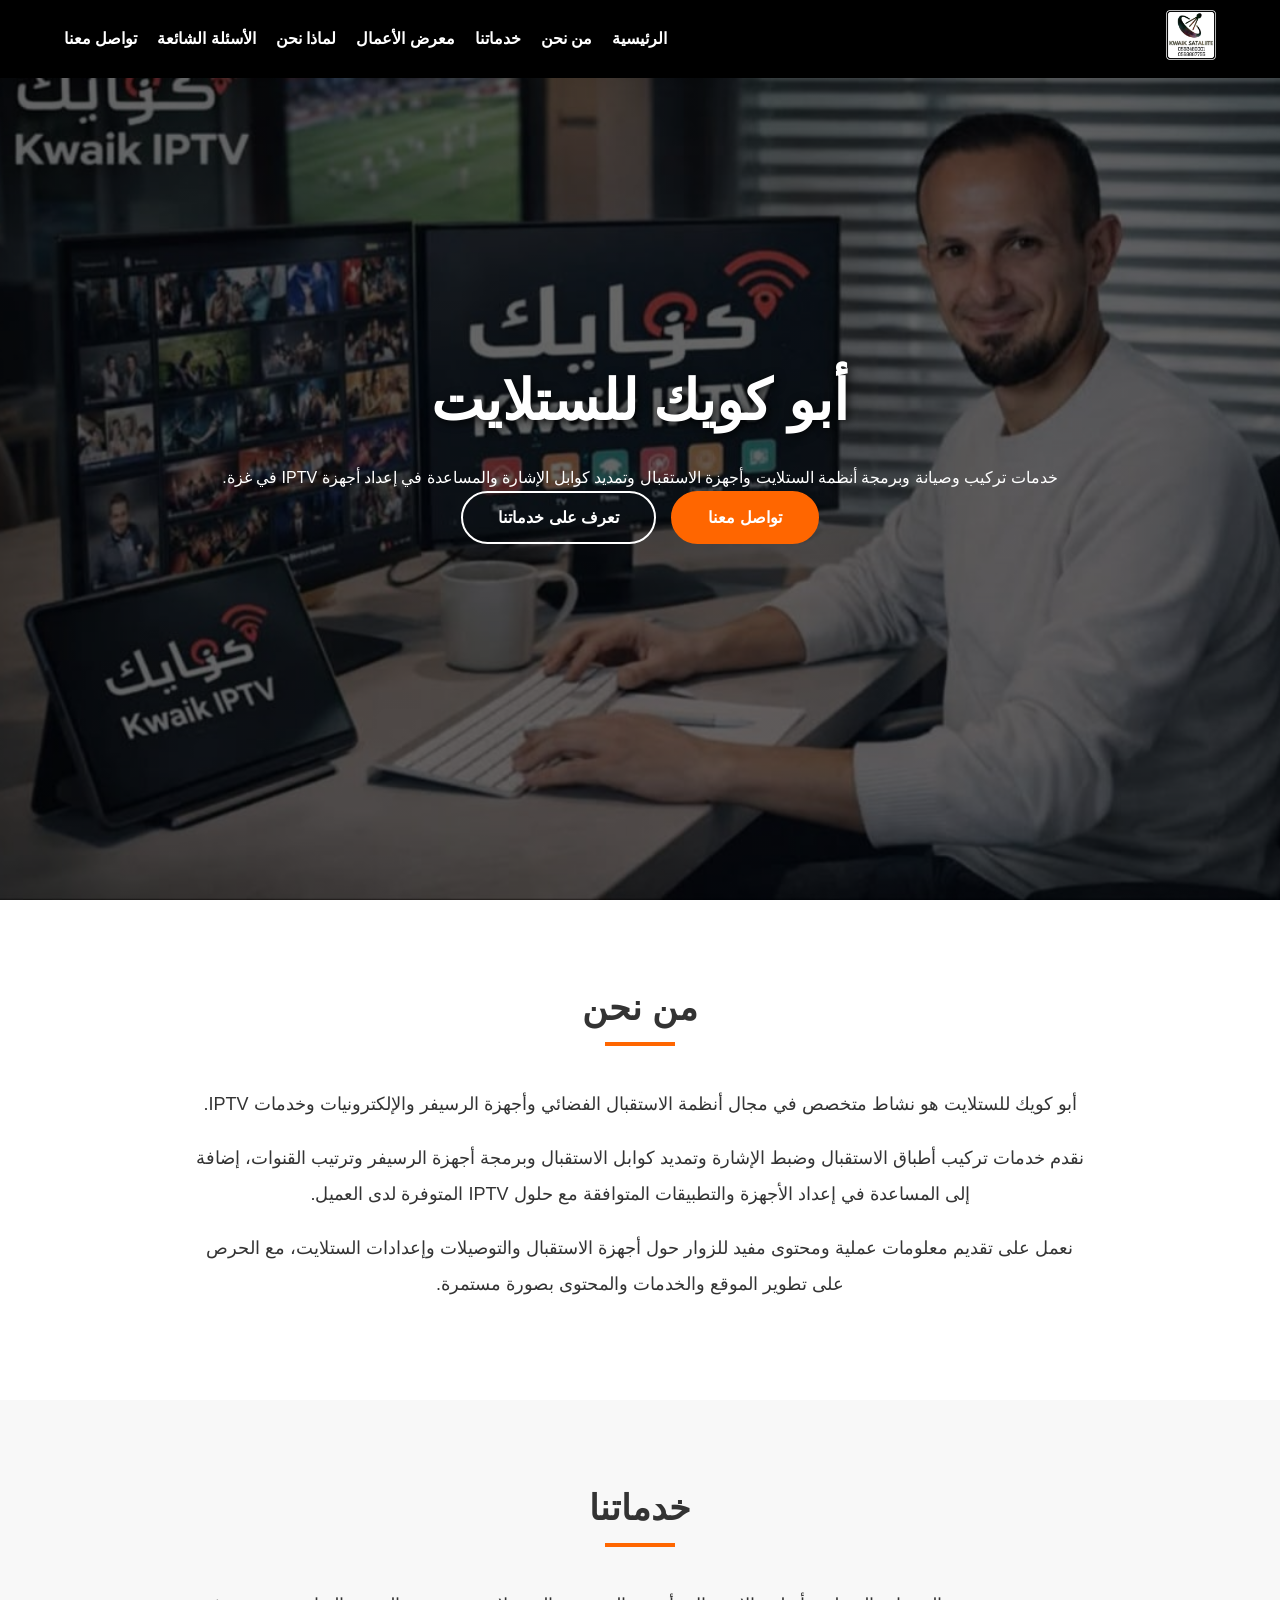
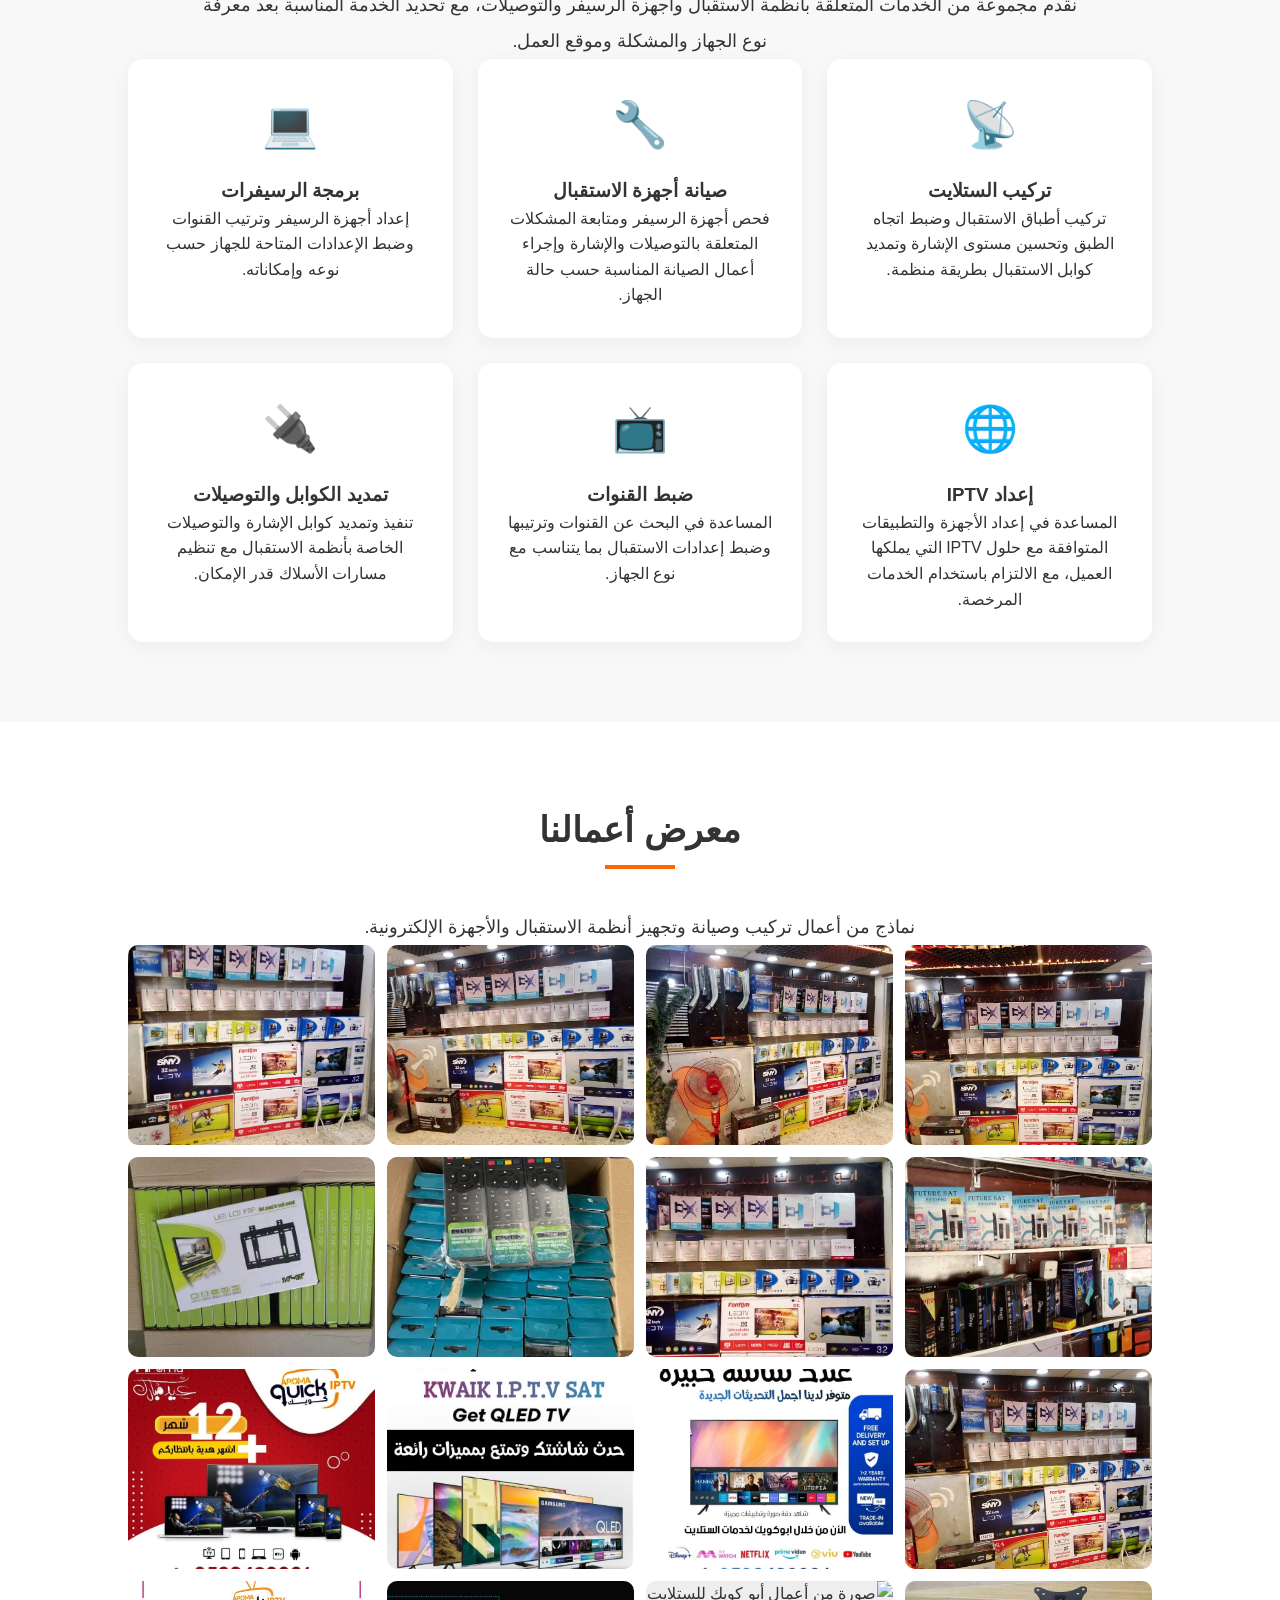
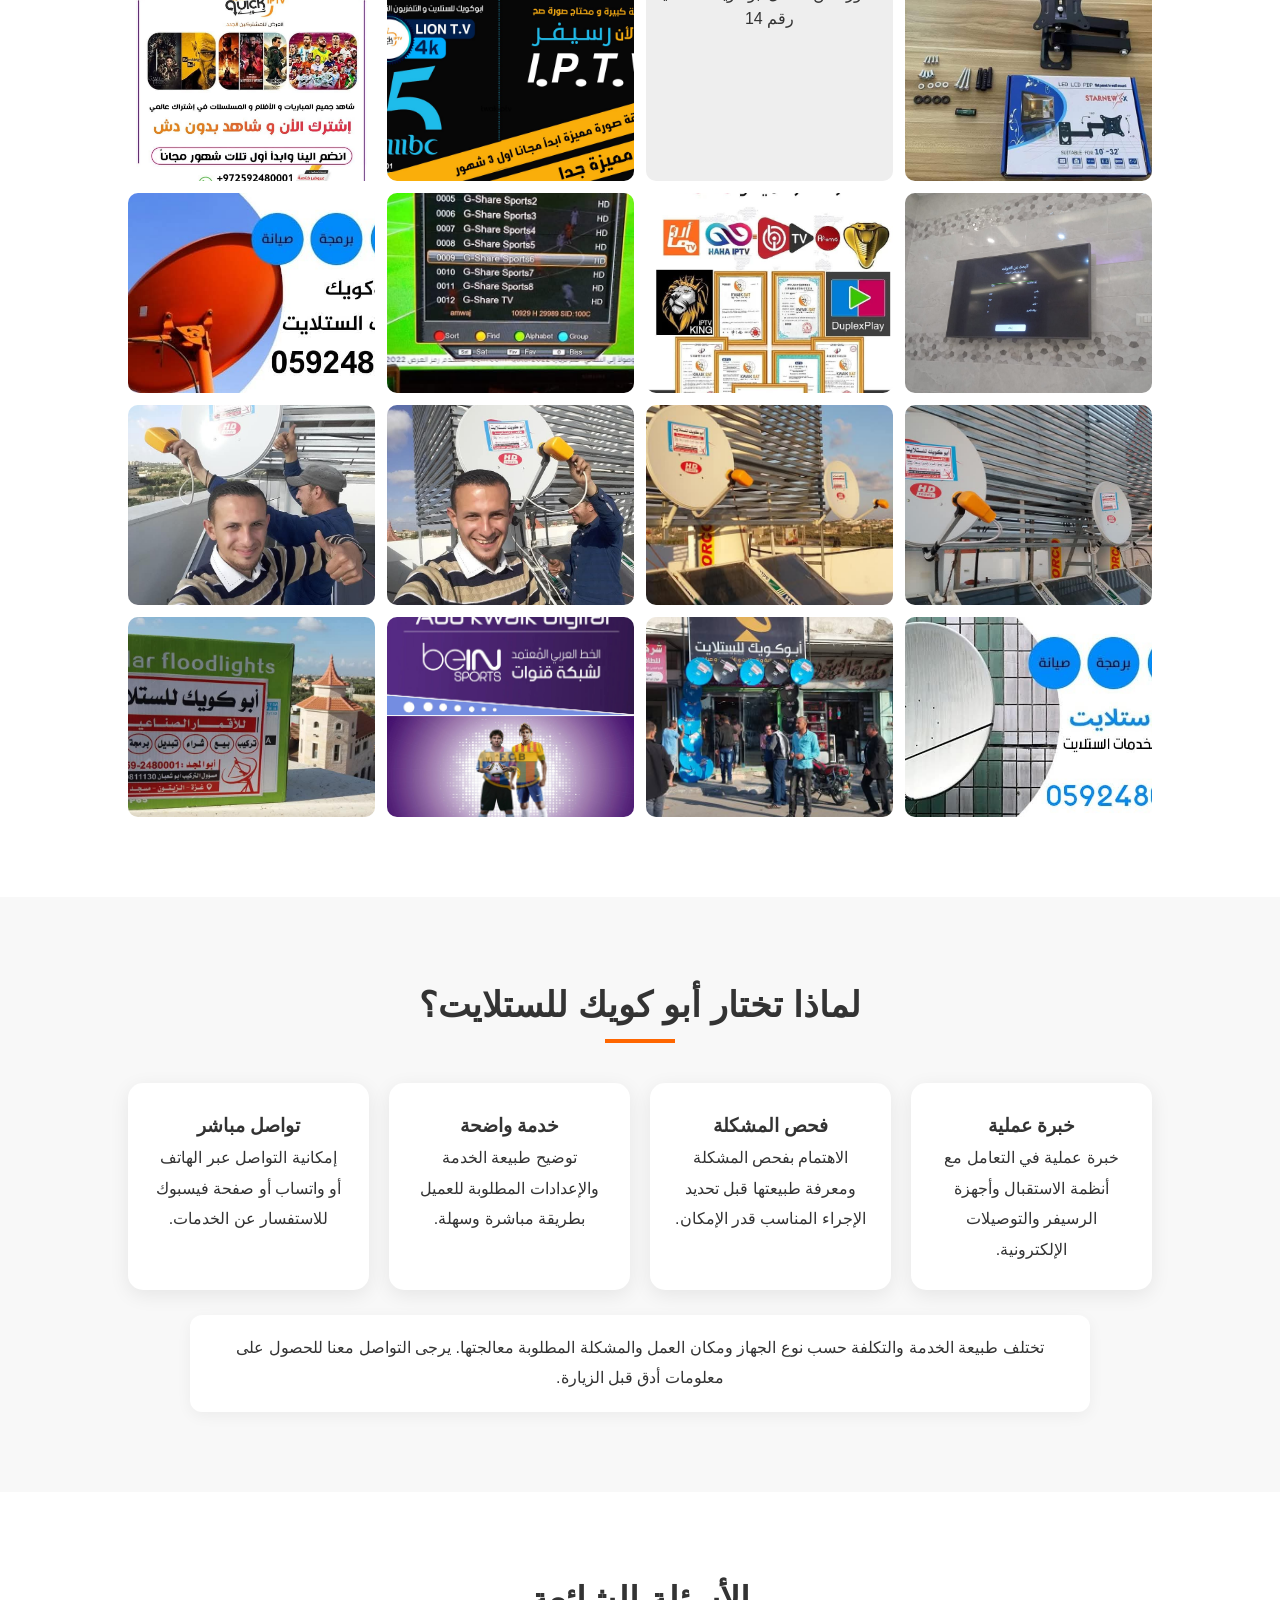
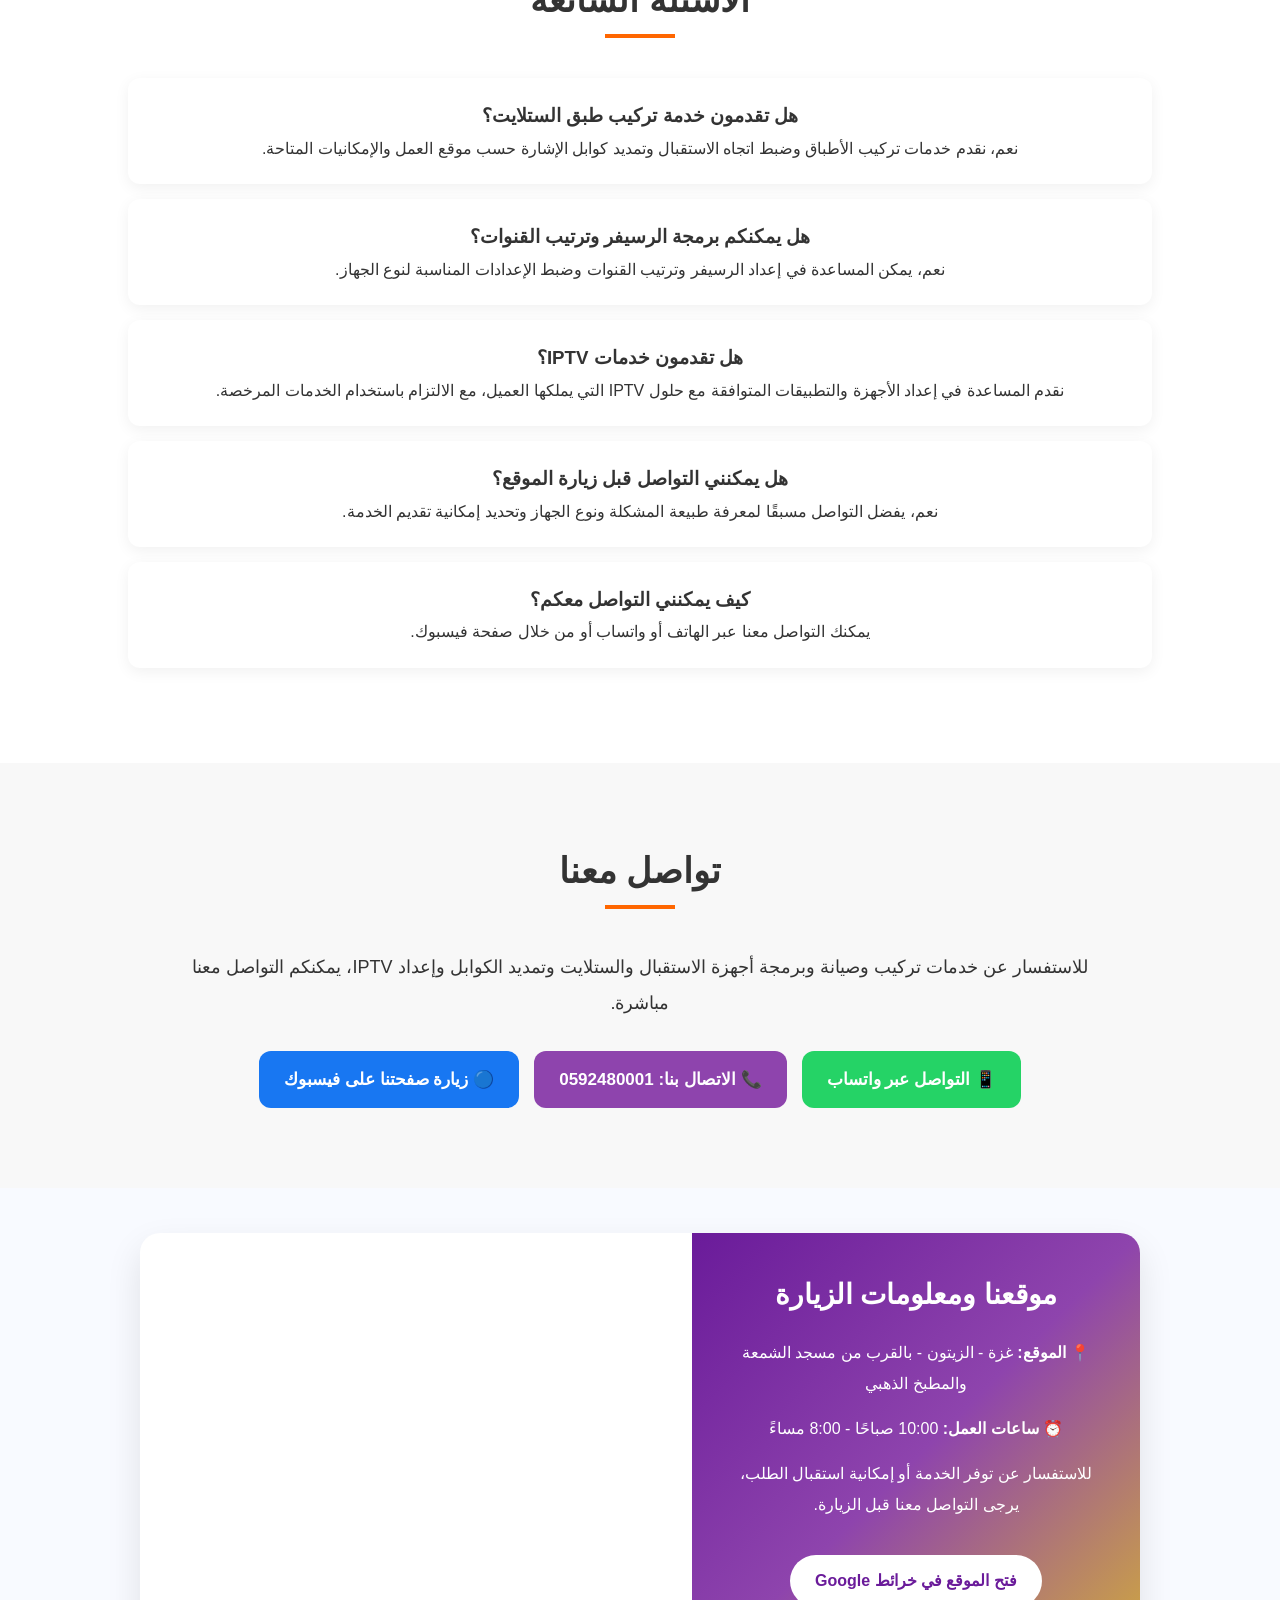
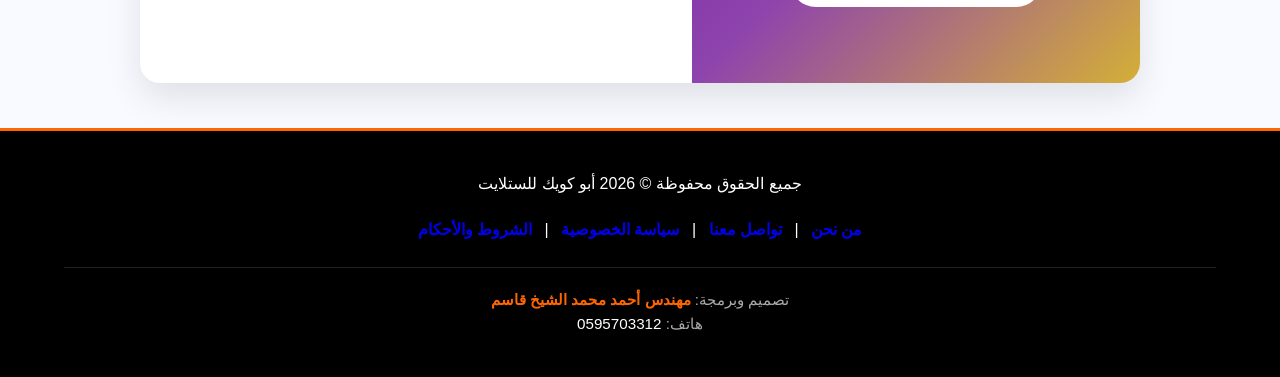
==== index.html @ 10007c35 "Update KAWAIK Satellite homepage Improve the homepage content, SEO, mobile experience, navigation, s" ====
<!DOCTYPE html>
<html lang="ar" dir="rtl">

<head>
    <meta charset="UTF-8">
    <meta name="viewport" content="width=device-width, initial-scale=1.0">

    <!-- Google AdSense -->
    <script async
        src="https://pagead2.googlesyndication.com/pagead/js/adsbygoogle.js?client=ca-pub-7762600083633123"
        crossorigin="anonymous"></script>

    <!-- SEO -->
    <meta name="description"
        content="أبو كويك للستلايت في غزة - الزيتون. خدمات تركيب وصيانة وبرمجة أجهزة الاستقبال والرسيفرات وتمديد كوابل الإشارة والمساعدة في إعداد أجهزة IPTV.">

    <meta name="keywords"
        content="أبو كويك للستلايت, ستلايت غزة, ستلايت الزيتون, تركيب ستلايت, صيانة رسيفرات, برمجة رسيفرات, أجهزة استقبال, IPTV غزة">

    <meta name="author" content="أبو كويك للستلايت">
    <meta name="robots" content="index, follow">

    <meta property="og:title" content="أبو كويك للستلايت | غزة - الزيتون">
    <meta property="og:description"
        content="خدمات تركيب وصيانة وبرمجة أنظمة الستلايت وأجهزة الاستقبال وتمديد كوابل الإشارة في غزة.">
    <meta property="og:type" content="website">

    <title>أبو كويك للستلايت | تركيب وصيانة وبرمجة الستلايت و IPTV</title>

    <link rel="canonical" href="https://kawaik-sataliite-a4jf.onrender.com/">

    <link rel="stylesheet" href="style.css">

    <link rel="icon"
        type="image/jpeg"
        href="img/logo.jpeg">

    <style>
        html {
            scroll-behavior: smooth;
        }

        body {
            margin: 0;
        }

        .contact-flex {
            display: flex !important;
            justify-content: center !important;
            align-items: stretch !important;
            gap: 15px !important;
            flex-wrap: wrap !important;
            margin-top: 30px !important;
        }

        .custom-btn {
            display: inline-block !important;
            box-sizing: border-box !important;
            padding: 15px 25px !important;
            border-radius: 12px !important;
            text-decoration: none !important;
            color: #fff !important;
            font-weight: bold !important;
            font-size: 17px !important;
            min-width: 210px !important;
            text-align: center !important;
            transition: .3s ease !important;
        }

        .whatsapp-bg {
            background: #25D366 !important;
        }

        .phone-bg {
            background: #8e44ad !important;
        }

        .facebook-bg {
            background: #1877F2 !important;
        }

        .custom-btn:hover {
            transform: translateY(-3px) !important;
            opacity: .92 !important;
            box-shadow: 0 7px 20px rgba(0,0,0,.15) !important;
        }

        .about-text,
        .content-note {
            max-width: 900px;
            margin: auto;
            line-height: 2;
            font-size: 18px;
        }

        .about-text p {
            margin: 0 0 18px;
        }

        .info-grid {
            display: grid;
            grid-template-columns: repeat(auto-fit, minmax(220px, 1fr));
            gap: 20px;
            margin-top: 30px;
        }

        .info-card {
            background: #fff;
            padding: 25px;
            border-radius: 15px;
            box-shadow: 0 5px 20px rgba(0,0,0,.08);
            line-height: 1.9;
        }

        .info-card h3 {
            margin-top: 0;
        }

        .faq-item {
            background: #fff;
            margin: 15px 0;
            padding: 20px;
            border-radius: 12px;
            box-shadow: 0 4px 15px rgba(0,0,0,.06);
            line-height: 1.9;
        }

        .faq-item h3 {
            margin-top: 0;
        }

        .contact-section {
            padding: 45px 20px;
            background: #f8faff;
            direction: rtl;
            font-family: "Segoe UI", Tahoma, Arial, sans-serif;
        }

        .map-card {
            display: flex;
            max-width: 1000px;
            margin: 0 auto;
            background: #fff;
            border-radius: 20px;
            overflow: hidden;
            box-shadow: 0 15px 35px rgba(0,0,0,.1);
            flex-wrap: wrap;
        }

        .map-info {
            flex: 1;
            padding: 40px;
            min-width: 300px;
            background: linear-gradient(135deg,#6a1b9a,#8e44ad,#d4af37);
            color: #fff;
        }

        .map-info h2 {
            margin-bottom: 20px;
            font-size: 28px;
        }

        .map-info p {
            margin: 15px 0;
            font-size: 16px;
            line-height: 1.9;
        }

        .map-btn {
            display: inline-block;
            margin-top: 20px;
            padding: 13px 25px;
            background: #fff;
            color: #6a1b9a;
            text-decoration: none;
            border-radius: 50px;
            font-weight: bold;
            transition: .3s;
        }

        .map-btn:hover {
            transform: translateY(-3px);
            box-shadow: 0 5px 15px rgba(0,0,0,.25);
        }

        .map-frame {
            flex: 1.5;
            min-width: 300px;
            height: 450px;
        }

        .trust-note {
            max-width: 900px;
            margin: 25px auto 0;
            padding: 18px;
            border-radius: 12px;
            background: #fff;
            line-height: 1.9;
            box-shadow: 0 4px 15px rgba(0,0,0,.05);
            text-align: center;
        }

        .footer-links {
            margin-top: 15px;
            line-height: 2.2;
        }

        .footer-links a {
            text-decoration: none;
            font-weight: bold;
            margin: 0 8px;
        }

        @media (max-width:768px) {
            .custom-btn {
                width: 100% !important;
                min-width: 0 !important;
            }

            .map-card {
                flex-direction: column;
            }

            .map-frame {
                height: 300px;
                min-width: 100%;
            }

            .map-info {
                padding: 28px 22px;
            }
        }
    </style>
</head>

<body>

<!-- القائمة الرئيسية -->
<nav class="navbar">

    <div class="logo">
        <a href="index.html">
            <img
                src="img/logo.jpeg"
                alt="شعار أبو كويك للستلايت"
                loading="eager">
        </a>
    </div>

    <div class="menu-toggle" id="mobile-menu" aria-label="فتح القائمة">
        ☰
    </div>

    <ul class="menu">

        <li>
            <a href="#home">الرئيسية</a>
        </li>

        <li>
            <a href="about.html">من نحن</a>
        </li>

        <li>
            <a href="#services">خدماتنا</a>
        </li>

        <li>
            <a href="#gallery">معرض الأعمال</a>
        </li>

        <li>
            <a href="#why-us">لماذا نحن</a>
        </li>

        <li>
            <a href="#faq">الأسئلة الشائعة</a>
        </li>

        <li>
            <a href="contact.html">تواصل معنا</a>
        </li>

    </ul>
</nav>


<!-- الصفحة الرئيسية -->
<section class="hero" id="home">

    <div class="hero-text">

        <h1>أبو كويك للستلايت</h1>

        <p>
            خدمات تركيب وصيانة وبرمجة أنظمة الستلايت
            وأجهزة الاستقبال وتمديد كوابل الإشارة
            والمساعدة في إعداد أجهزة IPTV في غزة.
        </p>

        <div class="hero-btns">

            <a href="contact.html" class="btn">
                تواصل معنا
            </a>

            <a href="#services" class="btn btn-outline">
                تعرف على خدماتنا
            </a>

        </div>

    </div>

</section>


<!-- من نحن -->
<section class="section" id="about">

    <div class="container">

        <h2 class="section-title">
            من نحن
        </h2>

        <div class="about-card">

            <div class="about-text">

                <p>
                    أبو كويك للستلايت هو نشاط متخصص في مجال
                    أنظمة الاستقبال الفضائي وأجهزة الرسيفر
                    والإلكترونيات وخدمات IPTV.
                </p>

                <p>
                    نقدم خدمات تركيب أطباق الاستقبال وضبط
                    الإشارة وتمديد كوابل الاستقبال وبرمجة
                    أجهزة الرسيفر وترتيب القنوات، إضافة إلى
                    المساعدة في إعداد الأجهزة والتطبيقات
                    المتوافقة مع حلول IPTV المتوفرة لدى العميل.
                </p>

                <p>
                    نعمل على تقديم معلومات عملية ومحتوى مفيد
                    للزوار حول أجهزة الاستقبال والتوصيلات
                    وإعدادات الستلايت، مع الحرص على تطوير
                    الموقع والخدمات والمحتوى بصورة مستمرة.
                </p>

            </div>

        </div>

    </div>

</section>


<!-- الخدمات -->
<section class="section gray-bg" id="services">

    <div class="container">

        <h2 class="section-title">
            خدماتنا
        </h2>

        <p class="content-note">
            نقدم مجموعة من الخدمات المتعلقة بأنظمة الاستقبال
            وأجهزة الرسيفر والتوصيلات، مع تحديد الخدمة المناسبة
            بعد معرفة نوع الجهاز والمشكلة وموقع العمل.
        </p>

        <div class="services-grid">

            <div class="service-card">
                <div class="icon">📡</div>

                <h3>تركيب الستلايت</h3>

                <p>
                    تركيب أطباق الاستقبال وضبط اتجاه الطبق
                    وتحسين مستوى الإشارة وتمديد كوابل
                    الاستقبال بطريقة منظمة.
                </p>
            </div>


            <div class="service-card">
                <div class="icon">🔧</div>

                <h3>صيانة أجهزة الاستقبال</h3>

                <p>
                    فحص أجهزة الرسيفر ومتابعة المشكلات
                    المتعلقة بالتوصيلات والإشارة وإجراء
                    أعمال الصيانة المناسبة حسب حالة الجهاز.
                </p>
            </div>


            <div class="service-card">
                <div class="icon">💻</div>

                <h3>برمجة الرسيفرات</h3>

                <p>
                    إعداد أجهزة الرسيفر وترتيب القنوات
                    وضبط الإعدادات المتاحة للجهاز حسب
                    نوعه وإمكاناته.
                </p>
            </div>


            <div class="service-card">
                <div class="icon">🌐</div>

                <h3>إعداد IPTV</h3>

                <p>
                    المساعدة في إعداد الأجهزة والتطبيقات
                    المتوافقة مع حلول IPTV التي يملكها العميل،
                    مع الالتزام باستخدام الخدمات المرخصة.
                </p>
            </div>


            <div class="service-card">
                <div class="icon">📺</div>

                <h3>ضبط القنوات</h3>

                <p>
                    المساعدة في البحث عن القنوات وترتيبها
                    وضبط إعدادات الاستقبال بما يتناسب
                    مع نوع الجهاز.
                </p>
            </div>


            <div class="service-card">
                <div class="icon">🔌</div>

                <h3>تمديد الكوابل والتوصيلات</h3>

                <p>
                    تنفيذ وتمديد كوابل الإشارة والتوصيلات
                    الخاصة بأنظمة الاستقبال مع تنظيم
                    مسارات الأسلاك قدر الإمكان.
                </p>
            </div>

        </div>

    </div>

</section>


<!-- معرض الأعمال -->
<section class="section" id="gallery">

    <div class="container">

        <h2 class="section-title">
            معرض أعمالنا
        </h2>

        <p class="content-note">
            نماذج من أعمال تركيب وصيانة وتجهيز أنظمة
            الاستقبال والأجهزة الإلكترونية.
        </p>

        <div
            class="gallery-grid"
            id="gallery-container">
        </div>

    </div>

</section>


<!-- لماذا نحن -->
<section class="section gray-bg" id="why-us">

    <div class="container">

        <h2 class="section-title">
            لماذا تختار أبو كويك للستلايت؟
        </h2>

        <div class="info-grid">

            <div class="info-card">

                <h3>خبرة عملية</h3>

                <p>
                    خبرة عملية في التعامل مع أنظمة الاستقبال
                    وأجهزة الرسيفر والتوصيلات الإلكترونية.
                </p>

            </div>


            <div class="info-card">

                <h3>فحص المشكلة</h3>

                <p>
                    الاهتمام بفحص المشكلة ومعرفة طبيعتها
                    قبل تحديد الإجراء المناسب قدر الإمكان.
                </p>

            </div>


            <div class="info-card">

                <h3>خدمة واضحة</h3>

                <p>
                    توضيح طبيعة الخدمة والإعدادات المطلوبة
                    للعميل بطريقة مباشرة وسهلة.
                </p>

            </div>


            <div class="info-card">

                <h3>تواصل مباشر</h3>

                <p>
                    إمكانية التواصل عبر الهاتف أو واتساب
                    أو صفحة فيسبوك للاستفسار عن الخدمات.
                </p>

            </div>

        </div>

        <div class="trust-note">
            تختلف طبيعة الخدمة والتكلفة حسب نوع الجهاز
            ومكان العمل والمشكلة المطلوبة معالجتها.
            يرجى التواصل معنا للحصول على معلومات أدق
            قبل الزيارة.
        </div>

    </div>

</section>


<!-- الأسئلة الشائعة -->
<section class="section" id="faq">

    <div class="container">

        <h2 class="section-title">
            الأسئلة الشائعة
        </h2>


        <div class="faq-item">

            <h3>
                هل تقدمون خدمة تركيب طبق الستلايت؟
            </h3>

            <p>
                نعم، نقدم خدمات تركيب الأطباق وضبط اتجاه
                الاستقبال وتمديد كوابل الإشارة حسب موقع
                العمل والإمكانيات المتاحة.
            </p>

        </div>


        <div class="faq-item">

            <h3>
                هل يمكنكم برمجة الرسيفر وترتيب القنوات؟
            </h3>

            <p>
                نعم، يمكن المساعدة في إعداد الرسيفر وترتيب
                القنوات وضبط الإعدادات المناسبة لنوع الجهاز.
            </p>

        </div>


        <div class="faq-item">

            <h3>
                هل تقدمون خدمات IPTV؟
            </h3>

            <p>
                نقدم المساعدة في إعداد الأجهزة والتطبيقات
                المتوافقة مع حلول IPTV التي يملكها العميل،
                مع الالتزام باستخدام الخدمات المرخصة.
            </p>

        </div>


        <div class="faq-item">

            <h3>
                هل يمكنني التواصل قبل زيارة الموقع؟
            </h3>

            <p>
                نعم، يفضل التواصل مسبقًا لمعرفة طبيعة المشكلة
                ونوع الجهاز وتحديد إمكانية تقديم الخدمة.
            </p>

        </div>


        <div class="faq-item">

            <h3>
                كيف يمكنني التواصل معكم؟
            </h3>

            <p>
                يمكنك التواصل معنا عبر الهاتف أو واتساب
                أو من خلال صفحة فيسبوك.
            </p>

        </div>

    </div>

</section>


<!-- التواصل -->
<section class="section gray-bg" id="contact">

    <div class="container">

        <h2 class="section-title">
            تواصل معنا
        </h2>

        <p class="content-note">
            للاستفسار عن خدمات تركيب وصيانة وبرمجة أجهزة
            الاستقبال والستلايت وتمديد الكوابل وإعداد IPTV،
            يمكنكم التواصل معنا مباشرة.
        </p>

        <div class="contact-flex">

            <a
                href="https://wa.me/972592480001"
                target="_blank"
                rel="noopener noreferrer"
                class="custom-btn whatsapp-bg">
                📱 التواصل عبر واتساب
            </a>

            <a
                href="tel:0592480001"
                class="custom-btn phone-bg">
                📞 الاتصال بنا: 0592480001
            </a>

            <a
                href="https://www.facebook.com/share/1D18CNSgUG/"
                target="_blank"
                rel="noopener noreferrer"
                class="custom-btn facebook-bg">
                🔵 زيارة صفحتنا على فيسبوك
            </a>

        </div>

    </div>

</section>


<!-- الموقع -->
<section class="contact-section">

    <div class="map-card">

        <div class="map-info">

            <h2>
                موقعنا ومعلومات الزيارة
            </h2>

            <p>
                📍
                <strong>الموقع:</strong>
                غزة - الزيتون -
                بالقرب من مسجد الشمعة والمطبخ الذهبي
            </p>

            <p>
                ⏰
                <strong>ساعات العمل:</strong>
                10:00 صباحًا - 8:00 مساءً
            </p>

            <p>
                للاستفسار عن توفر الخدمة أو إمكانية استقبال
                الطلب، يرجى التواصل معنا قبل الزيارة.
            </p>

            <a
                href="https://maps.app.goo.gl/pn5Y4tk8R4qM5kMc9"
                target="_blank"
                rel="noopener noreferrer"
                class="map-btn">
                فتح الموقع في خرائط Google
            </a>

        </div>


        <div class="map-frame">

            <iframe
                src="https://www.google.com/maps/embed?pb=!1m18!1m12!1m3!1d3402.5532585971485!2d34.4649533!3d31.49525!2m3!1f0!2f0!3f0!3m2!1i1024!2i768!4f13.1!3m3!1m2!1s0x14fd7f22ba0191d1%3A0x237b3e7d52938606!2sKWAIK%20IPTV%20UNIVERSAL!5e0!3m2!1sar!2s!4v1705830000000!5m2!1sar!2s"
                width="100%"
                height="100%"
                style="border:0;"
                allowfullscreen=""
                loading="lazy"
                title="موقع أبو كويك للستلايت على الخريطة"
                referrerpolicy="no-referrer-when-downgrade">
            </iframe>

        </div>

    </div>

</section>


<!-- التذييل -->
<footer>

    <div class="footer-content">

        <p>
            جميع الحقوق محفوظة © 2026 أبو كويك للستلايت
        </p>

        <div class="footer-links">

            <a href="about.html">
                من نحن
            </a>

            |

            <a href="contact.html">
                تواصل معنا
            </a>

            |

            <a href="privacy.html">
                سياسة الخصوصية
            </a>

            |

            <a href="terms.html">
                الشروط والأحكام
            </a>

        </div>

        <div class="developer-info">

            <p>
                تصميم وبرمجة:
                <strong>
                    مهندس أحمد محمد الشيخ قاسم
                </strong>
            </p>

            <p>
                هاتف:
                <a href="tel:0595703312">
                    0595703312
                </a>
            </p>

        </div>

    </div>

</footer>


<script>

    // معرض الصور
    const gallery = document.getElementById("gallery-container");

    for (let i = 1; i <= 28; i++) {

        const item = document.createElement("div");

        item.className = "gallery-item";

        item.innerHTML = `
            <img
                src="img/${i}.jpeg"
                alt="صورة من أعمال أبو كويك للستلايت رقم ${i}"
                loading="lazy"
                onerror="this.onerror=null;this.src='img/${i}.jpg'">

            <div class="overlay">
                <span>مشاهدة العمل</span>
            </div>
        `;

        gallery.appendChild(item);
    }


    // قائمة الهاتف
    const menuToggle = document.getElementById("mobile-menu");
    const menu = document.querySelector(".menu");

    if (menuToggle && menu) {

        menuToggle.addEventListener("click", function () {
            menu.classList.toggle("active");
        });

        document.querySelectorAll(".menu a").forEach(function (link) {

            link.addEventListener("click", function () {
                menu.classList.remove("active");
            });

        });
    }

</script>


<!-- بيانات منظمة للموقع -->
<script type="application/ld+json">
{
    "@context": "https://schema.org",
    "@type": "LocalBusiness",
    "name": "أبو كويك للستلايت",
    "description": "خدمات تركيب وصيانة وبرمجة أنظمة الستلايت وأجهزة الاستقبال وتمديد كوابل الإشارة في غزة.",
    "telephone": "+970592480001",
    "url": "https://kawaik-sataliite-a4jf.onrender.com/",
    "address": {
        "@type": "PostalAddress",
        "addressLocality": "غزة",
        "addressRegion": "قطاع غزة",
        "addressCountry": "PS"
    }
}
</script>

</body>
</html>
---- style.css ----
/* --- إعدادات أساسية --- */
* {
    margin: 0;
    padding: 0;
    box-sizing: border-box;
}

html {
    scroll-behavior: smooth;
}

body {
    font-family: 'Segoe UI', Tahoma, Geneva, Verdana, sans-serif;
    line-height: 1.6;
    background-color: #fff;
    color: #333;
    direction: rtl;
    text-align: center;
}

/* --- الهيدر الأسود --- */
.navbar {
    display: flex;
    justify-content: space-between;
    align-items: center;
    padding: 10px 5%;
    background-color: #000;
    position: fixed;
    width: 100%;
    top: 0;
    z-index: 1000;
}

.logo img {
    height: 50px;
}

.menu {
    display: flex;
    list-style: none;
    gap: 20px;
}

.menu a {
    color: #fff;
    text-decoration: none;
    font-weight: bold;
}

.menu-toggle {
    display: none;
    font-size: 30px;
    color: #fff;
    cursor: pointer;
}

/* --- واجهة الموقع (Hero) --- */
.hero {
    height: 100vh;
    background: linear-gradient(rgba(0,0,0,0.6), rgba(0,0,0,0.6)), 
                url('img/background.jpeg') center center no-repeat;
    background-size: cover;
    display: flex;
    align-items: center;
    justify-content: center;
    color: #fff;
    padding: 0 20px;
}

.hero-text h1 {
    font-size: 3.5rem;
    margin-bottom: 20px;
    text-shadow: 2px 2px 10px rgba(0,0,0,0.8);
}

.hero-btns {
    display: flex;
    gap: 15px;
    justify-content: center;
    flex-wrap: wrap;
}

.btn {
    padding: 12px 35px;
    background-color: #ff6600;
    color: #fff;
    text-decoration: none;
    border-radius: 50px;
    font-weight: bold;
    transition: 0.3s;
    border: 2px solid #ff6600;
}

.btn-outline {
    background-color: transparent;
    border: 2px solid #fff;
}

.btn:hover {
    transform: scale(1.05);
    background-color: #e65c00;
}

/* --- الأقسام العامة --- */
.section {
    padding: 80px 10%;
}

.gray-bg {
    background-color: #f8f8f8;
}

.section-title {
    margin-bottom: 40px;
    font-size: 2.2rem;
    position: relative;
    padding-bottom: 10px;
}

.section-title::after {
    content: '';
    width: 70px;
    height: 4px;
    background-color: #ff6600;
    position: absolute;
    bottom: 0;
    left: 50%;
    transform: translateX(-50%);
}

/* --- بطاقات الخدمات --- */
.services-grid {
    display: grid;
    grid-template-columns: repeat(auto-fit, minmax(250px, 1fr));
    gap: 25px;
}

.service-card {
    background: #fff;
    padding: 30px;
    border-radius: 15px;
    box-shadow: 0 5px 20px rgba(0,0,0,0.05);
    transition: 0.3s;
}

.service-card:hover {
    transform: translateY(-10px);
}

.icon {
    font-size: 45px;
    margin-bottom: 15px;
}

/* --- معرض الأعمال (الجاليري) --- */
.gallery-grid {
    display: grid;
    grid-template-columns: repeat(auto-fill, minmax(200px, 1fr));
    gap: 12px;
}

.gallery-item {
    position: relative;
    height: 200px;
    overflow: hidden;
    border-radius: 10px;
    background-color: #eee;
}

.gallery-item img {
    width: 100%;
    height: 100%;
    object-fit: cover;
    transition: 0.5s;
}

.overlay {
    position: absolute;
    top: 0; left: 0; width: 100%; height: 100%;
    background: rgba(255, 102, 0, 0.8);
    display: flex; align-items: center; justify-content: center;
    opacity: 0; transition: 0.3s; color: #fff; font-weight: bold;
}

.gallery-item:hover .overlay { opacity: 1; }
.gallery-item:hover img { transform: scale(1.1); }

/* --- زر الواتساب العائم --- */
.whatsapp-fixed {
    position: fixed;
    bottom: 25px;
    left: 25px;
    z-index: 2000;
    text-decoration: none;
}

.circle-btn {
    width: 80px;
    height: 80px;
    background-color: #25d366;
    border-radius: 50%;
    display: flex;
    align-items: center;
    justify-content: center;
    color: #fff;
    font-size: 12px;
    font-weight: bold;
    text-align: center;
    box-shadow: 0 5px 15px rgba(0,0,0,0.3);
    animation: pulse 2s infinite;
}

@keyframes pulse {
    0% { transform: scale(1); }
    50% { transform: scale(1.1); }
    100% { transform: scale(1); }
}

/* --- الفوتر وحقوق المهندس --- */
footer {
    padding: 40px 5%;
    background-color: #000;
    color: #fff;
    border-top: 3px solid #ff6600;
}

.developer-info {
    margin-top: 20px;
    padding-top: 20px;
    border-top: 1px solid #222;
    font-size: 0.95rem;
    color: #aaa;
}

.developer-info strong {
    color: #ff6600;
}

.developer-info a {
    color: #fff;
    text-decoration: none;
}

/* --- توافق الجوال --- */
@media (max-width: 768px) {
    .menu-toggle { display: block; }
    .menu {
        display: none;
        flex-direction: column;
        position: absolute;
        top: 70px; left: 0; width: 100%;
        background-color: rgba(0,0,0,0.95);
        padding: 20px;
    }
    .menu.active { display: flex; }
    
    .hero {
        background-position: 85% center; /* يركز على صورة الشخص في الجوال */
    }

    .hero-text h1 { font-size: 2.2rem; }
    .gallery-grid { grid-template-columns: repeat(2, 1fr); }
    .circle-btn { width: 70px; height: 70px; }
}
.facebook-fixed {
    position: fixed;
    bottom: 90px;
    right: 20px;
    text-decoration: none;
}

.facebook-fixed .circle-btn {
    background-color: #1877f2;
    color: white;
    padding: 12px 18px;
    border-radius: 30px;
    font-weight: bold;
    box-shadow: 0 0 10px rgba(0,0,0,0.3);
}
.contact-box {
    display: flex;
    justify-content: center;
    gap: 20px;
    flex-wrap: wrap;
    margin-top: 20px;
}

.contact-btn {
    padding: 14px 24px;
    border-radius: 8px;
    text-decoration: none;
    color: white;
    font-weight: bold;
    font-size: 18px;
    transition: 0.3s;
}

.contact-btn.whatsapp {
    background-color: #25d366;
}

.contact-btn.facebook {
    background-color: #1877f2;
}

.contact-btn:hover {
    opacity: 0.8;
}
/* تنسيق القسم الرئيسي */
.contact-section {
    padding: 40px 20px;
    background-color: #f8faff;
    direction: rtl;
    font-family: 'Segoe UI', Tahoma, Geneva, Verdana, sans-serif;
}

/* بطاقة الخريطة */
.map-card {
    display: flex;
    max-width: 1000px;
    margin: 0 auto;
    background: #fff;
    border-radius: 20px;
    overflow: hidden;
    box-shadow: 0 15px 35px rgba(0,0,0,0.1);
    flex-wrap: wrap; /* لجعلها متجاوبة مع الجوال */
}

/* معلومات التواصل بجانب الخريطة */
.map-info {
    flex: 1;
    padding: 40px;
    min-width: 300px;
    background: linear-gradient(135deg, #1a2a6c, #b21f1f, #fdbb2d); /* ألوان قوية وجذابة */
    color: white;
}

.map-info h2 { margin-bottom: 20px; font-size: 28px; }
.map-info p { margin: 15px 0; font-size: 16px; line-height: 1.6; }

/* زر الخرائط */
.map-btn {
    display: inline-block;
    margin-top: 20px;
    padding: 12px 25px;
    background: #fff;
    color: #b21f1f;
    text-decoration: none;
    border-radius: 50px;
    font-weight: bold;
    transition: 0.3s;
}
.map-btn:hover { transform: translateY(-3px); box-shadow: 0 5px 15px rgba(0,0,0,0.3); }

/* إطار الخريطة */
.map-frame {
    flex: 1.5;
    min-width: 300px;
    height: 450px;
}

/* تعديلات للجوال */
@media (max-width: 768px) {
    .map-card { flex-direction: column; }
    .map-frame { height: 300px; }
}
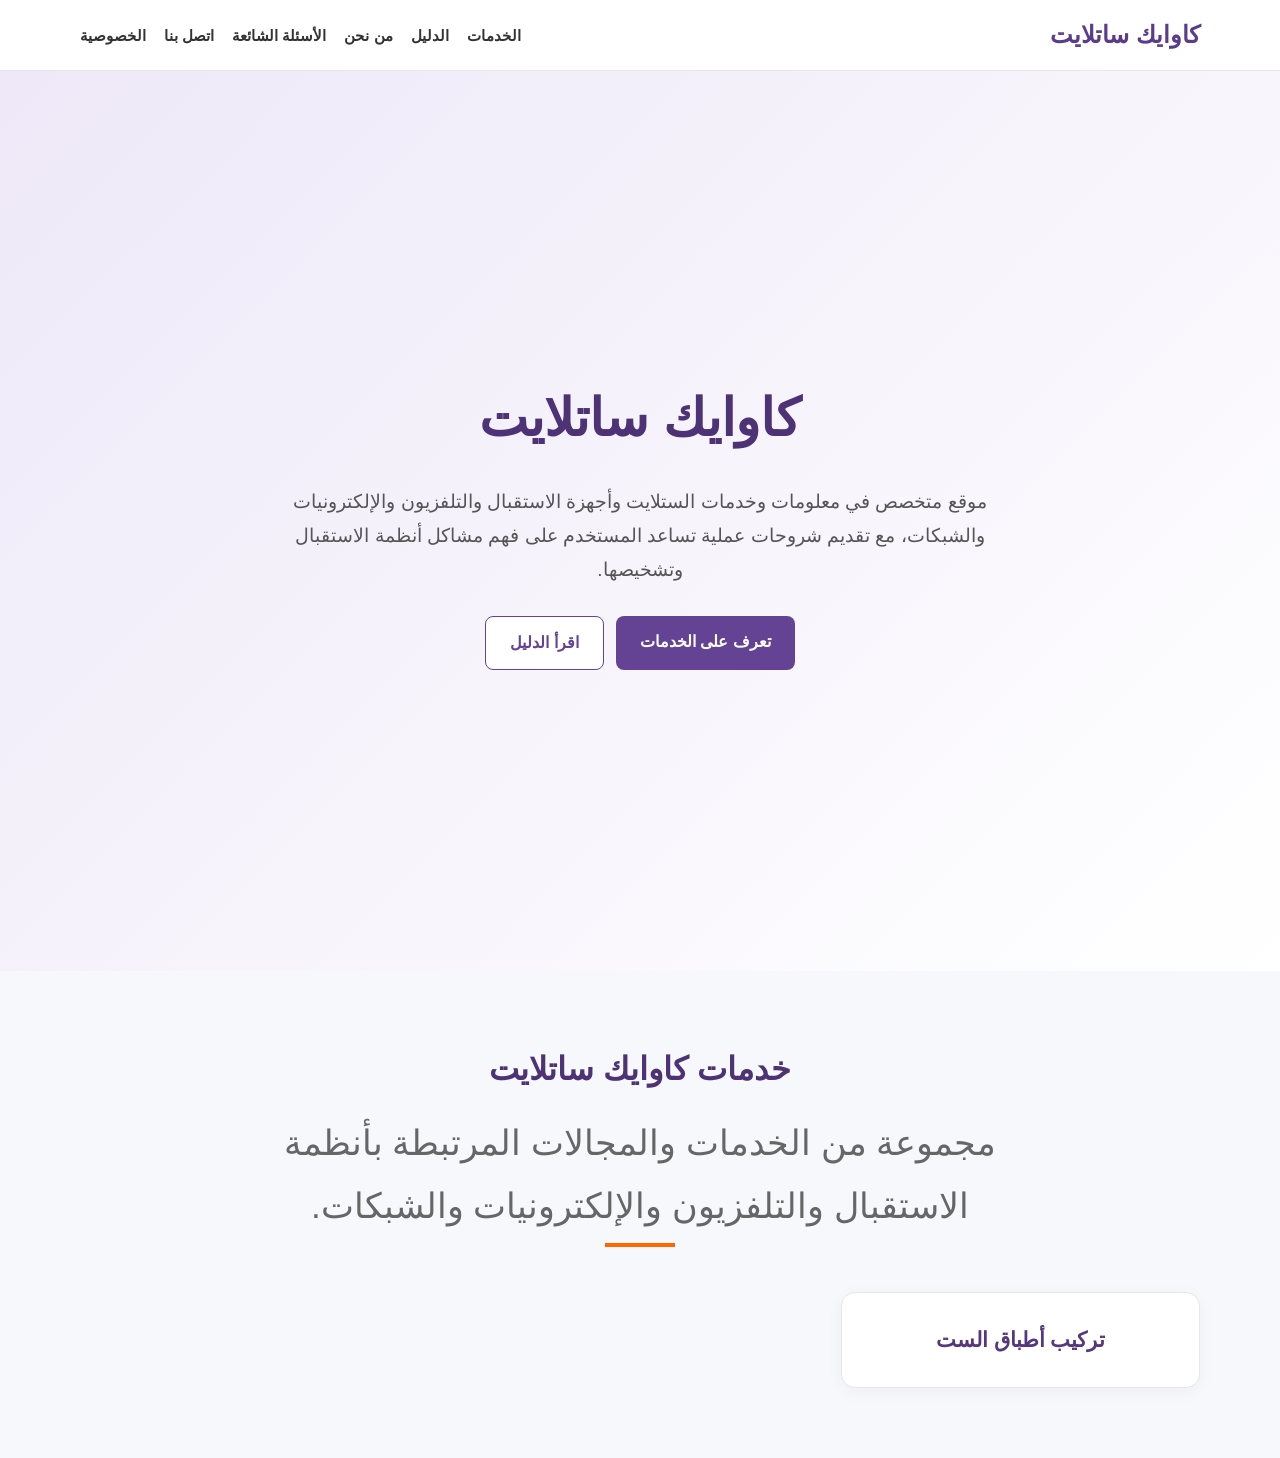
==== commit e7e748e0: "Revise index.html for content and layout updates Updated the website content and structure, includin" ====
--- a/index.html
+++ b/index.html
@@ -1,876 +1,430 @@
 <!DOCTYPE html>
 <html lang="ar" dir="rtl">
-
 <head>
     <meta charset="UTF-8">
+
     <meta name="viewport" content="width=device-width, initial-scale=1.0">
 
-    <!-- Google AdSense -->
-    <script async
-        src="https://pagead2.googlesyndication.com/pagead/js/adsbygoogle.js?client=ca-pub-7762600083633123"
-        crossorigin="anonymous"></script>
-
-    <!-- SEO -->
+    <title>كاوايك ساتلايت | تركيب وصيانة الستلايت والإلكترونيات</title>
+
     <meta name="description"
-        content="أبو كويك للستلايت في غزة - الزيتون. خدمات تركيب وصيانة وبرمجة أجهزة الاستقبال والرسيفرات وتمديد كوابل الإشارة والمساعدة في إعداد أجهزة IPTV.">
+          content="كاوايك ساتلايت يقدم معلومات وخدمات في تركيب وضبط أطباق الستلايت وصيانة أجهزة الاستقبال والتلفزيون والإلكترونيات والشبكات.">
 
     <meta name="keywords"
-        content="أبو كويك للستلايت, ستلايت غزة, ستلايت الزيتون, تركيب ستلايت, صيانة رسيفرات, برمجة رسيفرات, أجهزة استقبال, IPTV غزة">
-
-    <meta name="author" content="أبو كويك للستلايت">
+          content="كاوايك ساتلايت, ستلايت, تركيب دش, صيانة رسيفر, ضبط طبق, LNB, IPTV, تلفزيون, إلكترونيات, شبكات">
+
+    <meta name="author" content="Kawaik Satellite">
+
     <meta name="robots" content="index, follow">
 
-    <meta property="og:title" content="أبو كويك للستلايت | غزة - الزيتون">
-    <meta property="og:description"
-        content="خدمات تركيب وصيانة وبرمجة أنظمة الستلايت وأجهزة الاستقبال وتمديد كوابل الإشارة في غزة.">
-    <meta property="og:type" content="website">
-
-    <title>أبو كويك للستلايت | تركيب وصيانة وبرمجة الستلايت و IPTV</title>
-
     <link rel="canonical" href="https://kawaik-sataliite-a4jf.onrender.com/">
 
     <link rel="stylesheet" href="style.css">
 
-    <link rel="icon"
-        type="image/jpeg"
-        href="img/logo.jpeg">
-
     <style>
+        * {
+            box-sizing: border-box;
+        }
+
         html {
             scroll-behavior: smooth;
         }
 
         body {
             margin: 0;
-        }
-
-        .contact-flex {
-            display: flex !important;
-            justify-content: center !important;
-            align-items: stretch !important;
-            gap: 15px !important;
-            flex-wrap: wrap !important;
-            margin-top: 30px !important;
-        }
-
-        .custom-btn {
-            display: inline-block !important;
-            box-sizing: border-box !important;
-            padding: 15px 25px !important;
-            border-radius: 12px !important;
-            text-decoration: none !important;
-            color: #fff !important;
-            font-weight: bold !important;
-            font-size: 17px !important;
-            min-width: 210px !important;
-            text-align: center !important;
-            transition: .3s ease !important;
-        }
-
-        .whatsapp-bg {
-            background: #25D366 !important;
-        }
-
-        .phone-bg {
-            background: #8e44ad !important;
-        }
-
-        .facebook-bg {
-            background: #1877F2 !important;
-        }
-
-        .custom-btn:hover {
-            transform: translateY(-3px) !important;
-            opacity: .92 !important;
-            box-shadow: 0 7px 20px rgba(0,0,0,.15) !important;
-        }
-
-        .about-text,
-        .content-note {
+            font-family: Arial, Tahoma, sans-serif;
+            background: #f7f8fc;
+            color: #222;
+            line-height: 1.8;
+        }
+
+        a {
+            color: inherit;
+            text-decoration: none;
+        }
+
+        img {
+            max-width: 100%;
+            height: auto;
+        }
+
+        .container {
+            width: min(1120px, 92%);
+            margin: auto;
+        }
+
+        header {
+            background: #ffffff;
+            border-bottom: 1px solid #e7e7e7;
+            position: sticky;
+            top: 0;
+            z-index: 1000;
+        }
+
+        .nav {
+            min-height: 70px;
+            display: flex;
+            align-items: center;
+            justify-content: space-between;
+            gap: 20px;
+        }
+
+        .logo {
+            font-size: 24px;
+            font-weight: bold;
+            color: #5b3b8c;
+        }
+
+        .menu {
+            display: flex;
+            flex-wrap: wrap;
+            gap: 18px;
+            align-items: center;
+        }
+
+        .menu a {
+            color: #333;
+            font-size: 15px;
+        }
+
+        .menu a:hover {
+            color: #6b46a1;
+        }
+
+        .hero {
+            background: linear-gradient(135deg, #eee8f8, #ffffff);
+            padding: 85px 0;
+        }
+
+        .hero-content {
+            max-width: 850px;
+            margin: auto;
+            text-align: center;
+        }
+
+        .hero h1 {
+            margin: 0 0 20px;
+            font-size: clamp(32px, 6vw, 52px);
+            color: #4d3275;
+        }
+
+        .hero p {
+            font-size: 19px;
+            color: #555;
+            margin: 0 auto 28px;
+            max-width: 760px;
+        }
+
+        .buttons {
+            display: flex;
+            justify-content: center;
+            flex-wrap: wrap;
+            gap: 12px;
+        }
+
+        .button {
+            display: inline-block;
+            padding: 12px 24px;
+            border-radius: 8px;
+            background: #654394;
+            color: white;
+            font-weight: bold;
+        }
+
+        .button.secondary {
+            background: #ffffff;
+            color: #654394;
+            border: 1px solid #654394;
+        }
+
+        section {
+            padding: 70px 0;
+        }
+
+        .section-title {
+            text-align: center;
+            max-width: 800px;
+            margin: 0 auto 45px;
+        }
+
+        .section-title h2 {
+            color: #4d3275;
+            font-size: 32px;
+            margin: 0 0 12px;
+        }
+
+        .section-title p {
+            color: #666;
+            margin: 0;
+        }
+
+        .cards {
+            display: grid;
+            grid-template-columns: repeat(3, 1fr);
+            gap: 22px;
+        }
+
+        .card {
+            background: #ffffff;
+            border: 1px solid #e7e7e7;
+            border-radius: 14px;
+            padding: 28px;
+            box-shadow: 0 4px 18px rgba(0,0,0,0.04);
+        }
+
+        .card h3 {
+            color: #56377d;
+            margin-top: 0;
+            font-size: 21px;
+        }
+
+        .card p {
+            color: #555;
+            margin-bottom: 0;
+        }
+
+        .guide {
+            background: #ffffff;
+        }
+
+        .article {
+            background: #f8f7fb;
+            border-radius: 14px;
+            padding: 30px;
+            margin-bottom: 22px;
+            border: 1px solid #e8e4ef;
+        }
+
+        .article h3 {
+            margin-top: 0;
+            color: #56377d;
+            font-size: 24px;
+        }
+
+        .article p {
+            color: #444;
+            margin-bottom: 14px;
+        }
+
+        .article ul {
+            padding-right: 25px;
+            color: #444;
+        }
+
+        .article li {
+            margin-bottom: 7px;
+        }
+
+        .about {
+            background: #f1edf7;
+        }
+
+        .about-box {
+            background: #ffffff;
+            border-radius: 15px;
+            padding: 35px;
             max-width: 900px;
             margin: auto;
-            line-height: 2;
-            font-size: 18px;
-        }
-
-        .about-text p {
-            margin: 0 0 18px;
-        }
-
-        .info-grid {
-            display: grid;
-            grid-template-columns: repeat(auto-fit, minmax(220px, 1fr));
-            gap: 20px;
-            margin-top: 30px;
-        }
-
-        .info-card {
-            background: #fff;
-            padding: 25px;
+        }
+
+        .about-box h3 {
+            color: #56377d;
+            margin-top: 0;
+        }
+
+        .faq-item {
+            background: #ffffff;
+            border: 1px solid #e5e5e5;
+            border-radius: 12px;
+            margin-bottom: 14px;
+            padding: 22px 25px;
+        }
+
+        .faq-item h3 {
+            margin: 0 0 8px;
+            color: #56377d;
+            font-size: 19px;
+        }
+
+        .faq-item p {
+            margin: 0;
+            color: #555;
+        }
+
+        .contact {
+            background: #ffffff;
+        }
+
+        .contact-box {
+            max-width: 800px;
+            margin: auto;
+            text-align: center;
+            background: #f8f7fb;
+            padding: 40px 25px;
             border-radius: 15px;
-            box-shadow: 0 5px 20px rgba(0,0,0,.08);
-            line-height: 1.9;
-        }
-
-        .info-card h3 {
-            margin-top: 0;
-        }
-
-        .faq-item {
-            background: #fff;
+        }
+
+        .contact-box p {
+            color: #555;
+        }
+
+        .contact-links {
+            display: flex;
+            justify-content: center;
+            flex-wrap: wrap;
+            gap: 12px;
+            margin-top: 25px;
+        }
+
+        footer {
+            background: #292331;
+            color: #ffffff;
+            padding: 35px 0;
+        }
+
+        .footer-content {
+            text-align: center;
+        }
+
+        .footer-links {
+            display: flex;
+            justify-content: center;
+            flex-wrap: wrap;
+            gap: 18px;
             margin: 15px 0;
-            padding: 20px;
-            border-radius: 12px;
-            box-shadow: 0 4px 15px rgba(0,0,0,.06);
-            line-height: 1.9;
-        }
-
-        .faq-item h3 {
-            margin-top: 0;
-        }
-
-        .contact-section {
-            padding: 45px 20px;
-            background: #f8faff;
-            direction: rtl;
-            font-family: "Segoe UI", Tahoma, Arial, sans-serif;
-        }
-
-        .map-card {
-            display: flex;
-            max-width: 1000px;
-            margin: 0 auto;
-            background: #fff;
-            border-radius: 20px;
-            overflow: hidden;
-            box-shadow: 0 15px 35px rgba(0,0,0,.1);
-            flex-wrap: wrap;
-        }
-
-        .map-info {
-            flex: 1;
-            padding: 40px;
-            min-width: 300px;
-            background: linear-gradient(135deg,#6a1b9a,#8e44ad,#d4af37);
-            color: #fff;
-        }
-
-        .map-info h2 {
-            margin-bottom: 20px;
-            font-size: 28px;
-        }
-
-        .map-info p {
-            margin: 15px 0;
-            font-size: 16px;
-            line-height: 1.9;
-        }
-
-        .map-btn {
-            display: inline-block;
-            margin-top: 20px;
-            padding: 13px 25px;
-            background: #fff;
-            color: #6a1b9a;
-            text-decoration: none;
-            border-radius: 50px;
-            font-weight: bold;
-            transition: .3s;
-        }
-
-        .map-btn:hover {
-            transform: translateY(-3px);
-            box-shadow: 0 5px 15px rgba(0,0,0,.25);
-        }
-
-        .map-frame {
-            flex: 1.5;
-            min-width: 300px;
-            height: 450px;
-        }
-
-        .trust-note {
-            max-width: 900px;
-            margin: 25px auto 0;
-            padding: 18px;
-            border-radius: 12px;
-            background: #fff;
-            line-height: 1.9;
-            box-shadow: 0 4px 15px rgba(0,0,0,.05);
-            text-align: center;
-        }
-
-        .footer-links {
-            margin-top: 15px;
-            line-height: 2.2;
         }
 
         .footer-links a {
-            text-decoration: none;
-            font-weight: bold;
-            margin: 0 8px;
-        }
-
-        @media (max-width:768px) {
-            .custom-btn {
-                width: 100% !important;
-                min-width: 0 !important;
-            }
-
-            .map-card {
+            color: #ddd;
+        }
+
+        .copyright {
+            color: #aaa;
+            font-size: 14px;
+        }
+
+        @media (max-width: 850px) {
+            .cards {
+                grid-template-columns: 1fr 1fr;
+            }
+
+            .nav {
                 flex-direction: column;
-            }
-
-            .map-frame {
-                height: 300px;
-                min-width: 100%;
-            }
-
-            .map-info {
-                padding: 28px 22px;
+                padding: 15px 0;
+            }
+
+            .menu {
+                justify-content: center;
+            }
+        }
+
+        @media (max-width: 600px) {
+            .cards {
+                grid-template-columns: 1fr;
+            }
+
+            .hero {
+                padding: 60px 0;
+            }
+
+            section {
+                padding: 50px 0;
+            }
+
+            .article,
+            .about-box,
+            .card {
+                padding: 22px;
+            }
+
+            .menu {
+                gap: 10px;
+            }
+
+            .menu a {
+                font-size: 14px;
             }
         }
     </style>
+
+    <!-- Google AdSense -->
+    <meta name="google-adsense-account" content="ca-pub-XXXXXXXXXXXXXXXX">
+
 </head>
 
 <body>
 
-<!-- القائمة الرئيسية -->
-<nav class="navbar">
-
-    <div class="logo">
-        <a href="index.html">
-            <img
-                src="img/logo.jpeg"
-                alt="شعار أبو كويك للستلايت"
-                loading="eager">
+<header>
+    <div class="container nav">
+
+        <a href="#top" class="logo">
+            كاوايك ساتلايت
         </a>
+
+        <nav class="menu">
+            <a href="#services">الخدمات</a>
+            <a href="#guide">الدليل</a>
+            <a href="#about">من نحن</a>
+            <a href="#faq">الأسئلة الشائعة</a>
+            <a href="#contact">اتصل بنا</a>
+            <a href="privacy.html">الخصوصية</a>
+        </nav>
+
     </div>
-
-    <div class="menu-toggle" id="mobile-menu" aria-label="فتح القائمة">
-        ☰
-    </div>
-
-    <ul class="menu">
-
-        <li>
-            <a href="#home">الرئيسية</a>
-        </li>
-
-        <li>
-            <a href="about.html">من نحن</a>
-        </li>
-
-        <li>
-            <a href="#services">خدماتنا</a>
-        </li>
-
-        <li>
-            <a href="#gallery">معرض الأعمال</a>
-        </li>
-
-        <li>
-            <a href="#why-us">لماذا نحن</a>
-        </li>
-
-        <li>
-            <a href="#faq">الأسئلة الشائعة</a>
-        </li>
-
-        <li>
-            <a href="contact.html">تواصل معنا</a>
-        </li>
-
-    </ul>
-</nav>
-
-
-<!-- الصفحة الرئيسية -->
-<section class="hero" id="home">
-
-    <div class="hero-text">
-
-        <h1>أبو كويك للستلايت</h1>
-
-        <p>
-            خدمات تركيب وصيانة وبرمجة أنظمة الستلايت
-            وأجهزة الاستقبال وتمديد كوابل الإشارة
-            والمساعدة في إعداد أجهزة IPTV في غزة.
-        </p>
-
-        <div class="hero-btns">
-
-            <a href="contact.html" class="btn">
-                تواصل معنا
-            </a>
-
-            <a href="#services" class="btn btn-outline">
-                تعرف على خدماتنا
-            </a>
+</header>
+
+
+<main id="top">
+
+    <!-- المقدمة -->
+    <section class="hero">
+
+        <div class="container hero-content">
+
+            <h1>كاوايك ساتلايت</h1>
+
+            <p>
+                موقع متخصص في معلومات وخدمات الستلايت وأجهزة الاستقبال
+                والتلفزيون والإلكترونيات والشبكات، مع تقديم شروحات عملية
+                تساعد المستخدم على فهم مشاكل أنظمة الاستقبال وتشخيصها.
+            </p>
+
+            <div class="buttons">
+
+                <a class="button" href="#services">
+                    تعرف على الخدمات
+                </a>
+
+                <a class="button secondary" href="#guide">
+                    اقرأ الدليل
+                </a>
+
+            </div>
 
         </div>
 
-    </div>
-
-</section>
-
-
-<!-- من نحن -->
-<section class="section" id="about">
-
-    <div class="container">
-
-        <h2 class="section-title">
-            من نحن
-        </h2>
-
-        <div class="about-card">
-
-            <div class="about-text">
+    </section>
+
+
+    <!-- الخدمات -->
+    <section id="services">
+
+        <div class="container">
+
+            <div class="section-title">
+
+                <h2>خدمات كاوايك ساتلايت</h2>
 
                 <p>
-                    أبو كويك للستلايت هو نشاط متخصص في مجال
-                    أنظمة الاستقبال الفضائي وأجهزة الرسيفر
-                    والإلكترونيات وخدمات IPTV.
+                    مجموعة من الخدمات والمجالات المرتبطة بأنظمة الاستقبال
+                    والتلفزيون والإلكترونيات والشبكات.
                 </p>
 
-                <p>
-                    نقدم خدمات تركيب أطباق الاستقبال وضبط
-                    الإشارة وتمديد كوابل الاستقبال وبرمجة
-                    أجهزة الرسيفر وترتيب القنوات، إضافة إلى
-                    المساعدة في إعداد الأجهزة والتطبيقات
-                    المتوافقة مع حلول IPTV المتوفرة لدى العميل.
-                </p>
-
-                <p>
-                    نعمل على تقديم معلومات عملية ومحتوى مفيد
-                    للزوار حول أجهزة الاستقبال والتوصيلات
-                    وإعدادات الستلايت، مع الحرص على تطوير
-                    الموقع والخدمات والمحتوى بصورة مستمرة.
-                </p>
-
             </div>
 
-        </div>
-
-    </div>
-
-</section>
-
-
-<!-- الخدمات -->
-<section class="section gray-bg" id="services">
-
-    <div class="container">
-
-        <h2 class="section-title">
-            خدماتنا
-        </h2>
-
-        <p class="content-note">
-            نقدم مجموعة من الخدمات المتعلقة بأنظمة الاستقبال
-            وأجهزة الرسيفر والتوصيلات، مع تحديد الخدمة المناسبة
-            بعد معرفة نوع الجهاز والمشكلة وموقع العمل.
-        </p>
-
-        <div class="services-grid">
-
-            <div class="service-card">
-                <div class="icon">📡</div>
-
-                <h3>تركيب الستلايت</h3>
-
-                <p>
-                    تركيب أطباق الاستقبال وضبط اتجاه الطبق
-                    وتحسين مستوى الإشارة وتمديد كوابل
-                    الاستقبال بطريقة منظمة.
-                </p>
-            </div>
-
-
-            <div class="service-card">
-                <div class="icon">🔧</div>
-
-                <h3>صيانة أجهزة الاستقبال</h3>
-
-                <p>
-                    فحص أجهزة الرسيفر ومتابعة المشكلات
-                    المتعلقة بالتوصيلات والإشارة وإجراء
-                    أعمال الصيانة المناسبة حسب حالة الجهاز.
-                </p>
-            </div>
-
-
-            <div class="service-card">
-                <div class="icon">💻</div>
-
-                <h3>برمجة الرسيفرات</h3>
-
-                <p>
-                    إعداد أجهزة الرسيفر وترتيب القنوات
-                    وضبط الإعدادات المتاحة للجهاز حسب
-                    نوعه وإمكاناته.
-                </p>
-            </div>
-
-
-            <div class="service-card">
-                <div class="icon">🌐</div>
-
-                <h3>إعداد IPTV</h3>
-
-                <p>
-                    المساعدة في إعداد الأجهزة والتطبيقات
-                    المتوافقة مع حلول IPTV التي يملكها العميل،
-                    مع الالتزام باستخدام الخدمات المرخصة.
-                </p>
-            </div>
-
-
-            <div class="service-card">
-                <div class="icon">📺</div>
-
-                <h3>ضبط القنوات</h3>
-
-                <p>
-                    المساعدة في البحث عن القنوات وترتيبها
-                    وضبط إعدادات الاستقبال بما يتناسب
-                    مع نوع الجهاز.
-                </p>
-            </div>
-
-
-            <div class="service-card">
-                <div class="icon">🔌</div>
-
-                <h3>تمديد الكوابل والتوصيلات</h3>
-
-                <p>
-                    تنفيذ وتمديد كوابل الإشارة والتوصيلات
-                    الخاصة بأنظمة الاستقبال مع تنظيم
-                    مسارات الأسلاك قدر الإمكان.
-                </p>
-            </div>
-
-        </div>
-
-    </div>
-
-</section>
-
-
-<!-- معرض الأعمال -->
-<section class="section" id="gallery">
-
-    <div class="container">
-
-        <h2 class="section-title">
-            معرض أعمالنا
-        </h2>
-
-        <p class="content-note">
-            نماذج من أعمال تركيب وصيانة وتجهيز أنظمة
-            الاستقبال والأجهزة الإلكترونية.
-        </p>
-
-        <div
-            class="gallery-grid"
-            id="gallery-container">
-        </div>
-
-    </div>
-
-</section>
-
-
-<!-- لماذا نحن -->
-<section class="section gray-bg" id="why-us">
-
-    <div class="container">
-
-        <h2 class="section-title">
-            لماذا تختار أبو كويك للستلايت؟
-        </h2>
-
-        <div class="info-grid">
-
-            <div class="info-card">
-
-                <h3>خبرة عملية</h3>
-
-                <p>
-                    خبرة عملية في التعامل مع أنظمة الاستقبال
-                    وأجهزة الرسيفر والتوصيلات الإلكترونية.
-                </p>
-
-            </div>
-
-
-            <div class="info-card">
-
-                <h3>فحص المشكلة</h3>
-
-                <p>
-                    الاهتمام بفحص المشكلة ومعرفة طبيعتها
-                    قبل تحديد الإجراء المناسب قدر الإمكان.
-                </p>
-
-            </div>
-
-
-            <div class="info-card">
-
-                <h3>خدمة واضحة</h3>
-
-                <p>
-                    توضيح طبيعة الخدمة والإعدادات المطلوبة
-                    للعميل بطريقة مباشرة وسهلة.
-                </p>
-
-            </div>
-
-
-            <div class="info-card">
-
-                <h3>تواصل مباشر</h3>
-
-                <p>
-                    إمكانية التواصل عبر الهاتف أو واتساب
-                    أو صفحة فيسبوك للاستفسار عن الخدمات.
-                </p>
-
-            </div>
-
-        </div>
-
-        <div class="trust-note">
-            تختلف طبيعة الخدمة والتكلفة حسب نوع الجهاز
-            ومكان العمل والمشكلة المطلوبة معالجتها.
-            يرجى التواصل معنا للحصول على معلومات أدق
-            قبل الزيارة.
-        </div>
-
-    </div>
-
-</section>
-
-
-<!-- الأسئلة الشائعة -->
-<section class="section" id="faq">
-
-    <div class="container">
-
-        <h2 class="section-title">
-            الأسئلة الشائعة
-        </h2>
-
-
-        <div class="faq-item">
-
-            <h3>
-                هل تقدمون خدمة تركيب طبق الستلايت؟
-            </h3>
-
-            <p>
-                نعم، نقدم خدمات تركيب الأطباق وضبط اتجاه
-                الاستقبال وتمديد كوابل الإشارة حسب موقع
-                العمل والإمكانيات المتاحة.
-            </p>
-
-        </div>
-
-
-        <div class="faq-item">
-
-            <h3>
-                هل يمكنكم برمجة الرسيفر وترتيب القنوات؟
-            </h3>
-
-            <p>
-                نعم، يمكن المساعدة في إعداد الرسيفر وترتيب
-                القنوات وضبط الإعدادات المناسبة لنوع الجهاز.
-            </p>
-
-        </div>
-
-
-        <div class="faq-item">
-
-            <h3>
-                هل تقدمون خدمات IPTV؟
-            </h3>
-
-            <p>
-                نقدم المساعدة في إعداد الأجهزة والتطبيقات
-                المتوافقة مع حلول IPTV التي يملكها العميل،
-                مع الالتزام باستخدام الخدمات المرخصة.
-            </p>
-
-        </div>
-
-
-        <div class="faq-item">
-
-            <h3>
-                هل يمكنني التواصل قبل زيارة الموقع؟
-            </h3>
-
-            <p>
-                نعم، يفضل التواصل مسبقًا لمعرفة طبيعة المشكلة
-                ونوع الجهاز وتحديد إمكانية تقديم الخدمة.
-            </p>
-
-        </div>
-
-
-        <div class="faq-item">
-
-            <h3>
-                كيف يمكنني التواصل معكم؟
-            </h3>
-
-            <p>
-                يمكنك التواصل معنا عبر الهاتف أو واتساب
-                أو من خلال صفحة فيسبوك.
-            </p>
-
-        </div>
-
-    </div>
-
-</section>
-
-
-<!-- التواصل -->
-<section class="section gray-bg" id="contact">
-
-    <div class="container">
-
-        <h2 class="section-title">
-            تواصل معنا
-        </h2>
-
-        <p class="content-note">
-            للاستفسار عن خدمات تركيب وصيانة وبرمجة أجهزة
-            الاستقبال والستلايت وتمديد الكوابل وإعداد IPTV،
-            يمكنكم التواصل معنا مباشرة.
-        </p>
-
-        <div class="contact-flex">
-
-            <a
-                href="https://wa.me/972592480001"
-                target="_blank"
-                rel="noopener noreferrer"
-                class="custom-btn whatsapp-bg">
-                📱 التواصل عبر واتساب
-            </a>
-
-            <a
-                href="tel:0592480001"
-                class="custom-btn phone-bg">
-                📞 الاتصال بنا: 0592480001
-            </a>
-
-            <a
-                href="https://www.facebook.com/share/1D18CNSgUG/"
-                target="_blank"
-                rel="noopener noreferrer"
-                class="custom-btn facebook-bg">
-                🔵 زيارة صفحتنا على فيسبوك
-            </a>
-
-        </div>
-
-    </div>
-
-</section>
-
-
-<!-- الموقع -->
-<section class="contact-section">
-
-    <div class="map-card">
-
-        <div class="map-info">
-
-            <h2>
-                موقعنا ومعلومات الزيارة
-            </h2>
-
-            <p>
-                📍
-                <strong>الموقع:</strong>
-                غزة - الزيتون -
-                بالقرب من مسجد الشمعة والمطبخ الذهبي
-            </p>
-
-            <p>
-                ⏰
-                <strong>ساعات العمل:</strong>
-                10:00 صباحًا - 8:00 مساءً
-            </p>
-
-            <p>
-                للاستفسار عن توفر الخدمة أو إمكانية استقبال
-                الطلب، يرجى التواصل معنا قبل الزيارة.
-            </p>
-
-            <a
-                href="https://maps.app.goo.gl/pn5Y4tk8R4qM5kMc9"
-                target="_blank"
-                rel="noopener noreferrer"
-                class="map-btn">
-                فتح الموقع في خرائط Google
-            </a>
-
-        </div>
-
-
-        <div class="map-frame">
-
-            <iframe
-                src="https://www.google.com/maps/embed?pb=!1m18!1m12!1m3!1d3402.5532585971485!2d34.4649533!3d31.49525!2m3!1f0!2f0!3f0!3m2!1i1024!2i768!4f13.1!3m3!1m2!1s0x14fd7f22ba0191d1%3A0x237b3e7d52938606!2sKWAIK%20IPTV%20UNIVERSAL!5e0!3m2!1sar!2s!4v1705830000000!5m2!1sar!2s"
-                width="100%"
-                height="100%"
-                style="border:0;"
-                allowfullscreen=""
-                loading="lazy"
-                title="موقع أبو كويك للستلايت على الخريطة"
-                referrerpolicy="no-referrer-when-downgrade">
-            </iframe>
-
-        </div>
-
-    </div>
-
-</section>
-
-
-<!-- التذييل -->
-<footer>
-
-    <div class="footer-content">
-
-        <p>
-            جميع الحقوق محفوظة © 2026 أبو كويك للستلايت
-        </p>
-
-        <div class="footer-links">
-
-            <a href="about.html">
-                من نحن
-            </a>
-
-            |
-
-            <a href="contact.html">
-                تواصل معنا
-            </a>
-
-            |
-
-            <a href="privacy.html">
-                سياسة الخصوصية
-            </a>
-
-            |
-
-            <a href="terms.html">
-                الشروط والأحكام
-            </a>
-
-        </div>
-
-        <div class="developer-info">
-
-            <p>
-                تصميم وبرمجة:
-                <strong>
-                    مهندس أحمد محمد الشيخ قاسم
-                </strong>
-            </p>
-
-            <p>
-                هاتف:
-                <a href="tel:0595703312">
-                    0595703312
-                </a>
-            </p>
-
-        </div>
-
-    </div>
-
-</footer>
-
-
-<script>
-
-    // معرض الصور
-    const gallery = document.getElementById("gallery-container");
-
-    for (let i = 1; i <= 28; i++) {
-
-        const item = document.createElement("div");
-
-        item.className = "gallery-item";
-
-        item.innerHTML = `
-            <img
-                src="img/${i}.jpeg"
-                alt="صورة من أعمال أبو كويك للستلايت رقم ${i}"
-                loading="lazy"
-                onerror="this.onerror=null;this.src='img/${i}.jpg'">
-
-            <div class="overlay">
-                <span>مشاهدة العمل</span>
-            </div>
-        `;
-
-        gallery.appendChild(item);
-    }
-
-
-    // قائمة الهاتف
-    const menuToggle = document.getElementById("mobile-menu");
-    const menu = document.querySelector(".menu");
-
-    if (menuToggle && menu) {
-
-        menuToggle.addEventListener("click", function () {
-            menu.classList.toggle("active");
-        });
-
-        document.querySelectorAll(".menu a").forEach(function (link) {
-
-            link.addEventListener("click", function () {
-                menu.classList.remove("active");
-            });
-
-        });
-    }
-
-</script>
-
-
-<!-- بيانات منظمة للموقع -->
-<script type="application/ld+json">
-{
-    "@context": "https://schema.org",
-    "@type": "LocalBusiness",
-    "name": "أبو كويك للستلايت",
-    "description": "خدمات تركيب وصيانة وبرمجة أنظمة الستلايت وأجهزة الاستقبال وتمديد كوابل الإشارة في غزة.",
-    "telephone": "+970592480001",
-    "url": "https://kawaik-sataliite-a4jf.onrender.com/",
-    "address": {
-        "@type": "PostalAddress",
-        "addressLocality": "غزة",
-        "addressRegion": "قطاع غزة",
-        "addressCountry": "PS"
-    }
-}
-</script>
-
-</body>
-</html>
+
+            <div class="cards">
+
+                <div class="card">
+
+                    <h3>تركيب أطباق الست
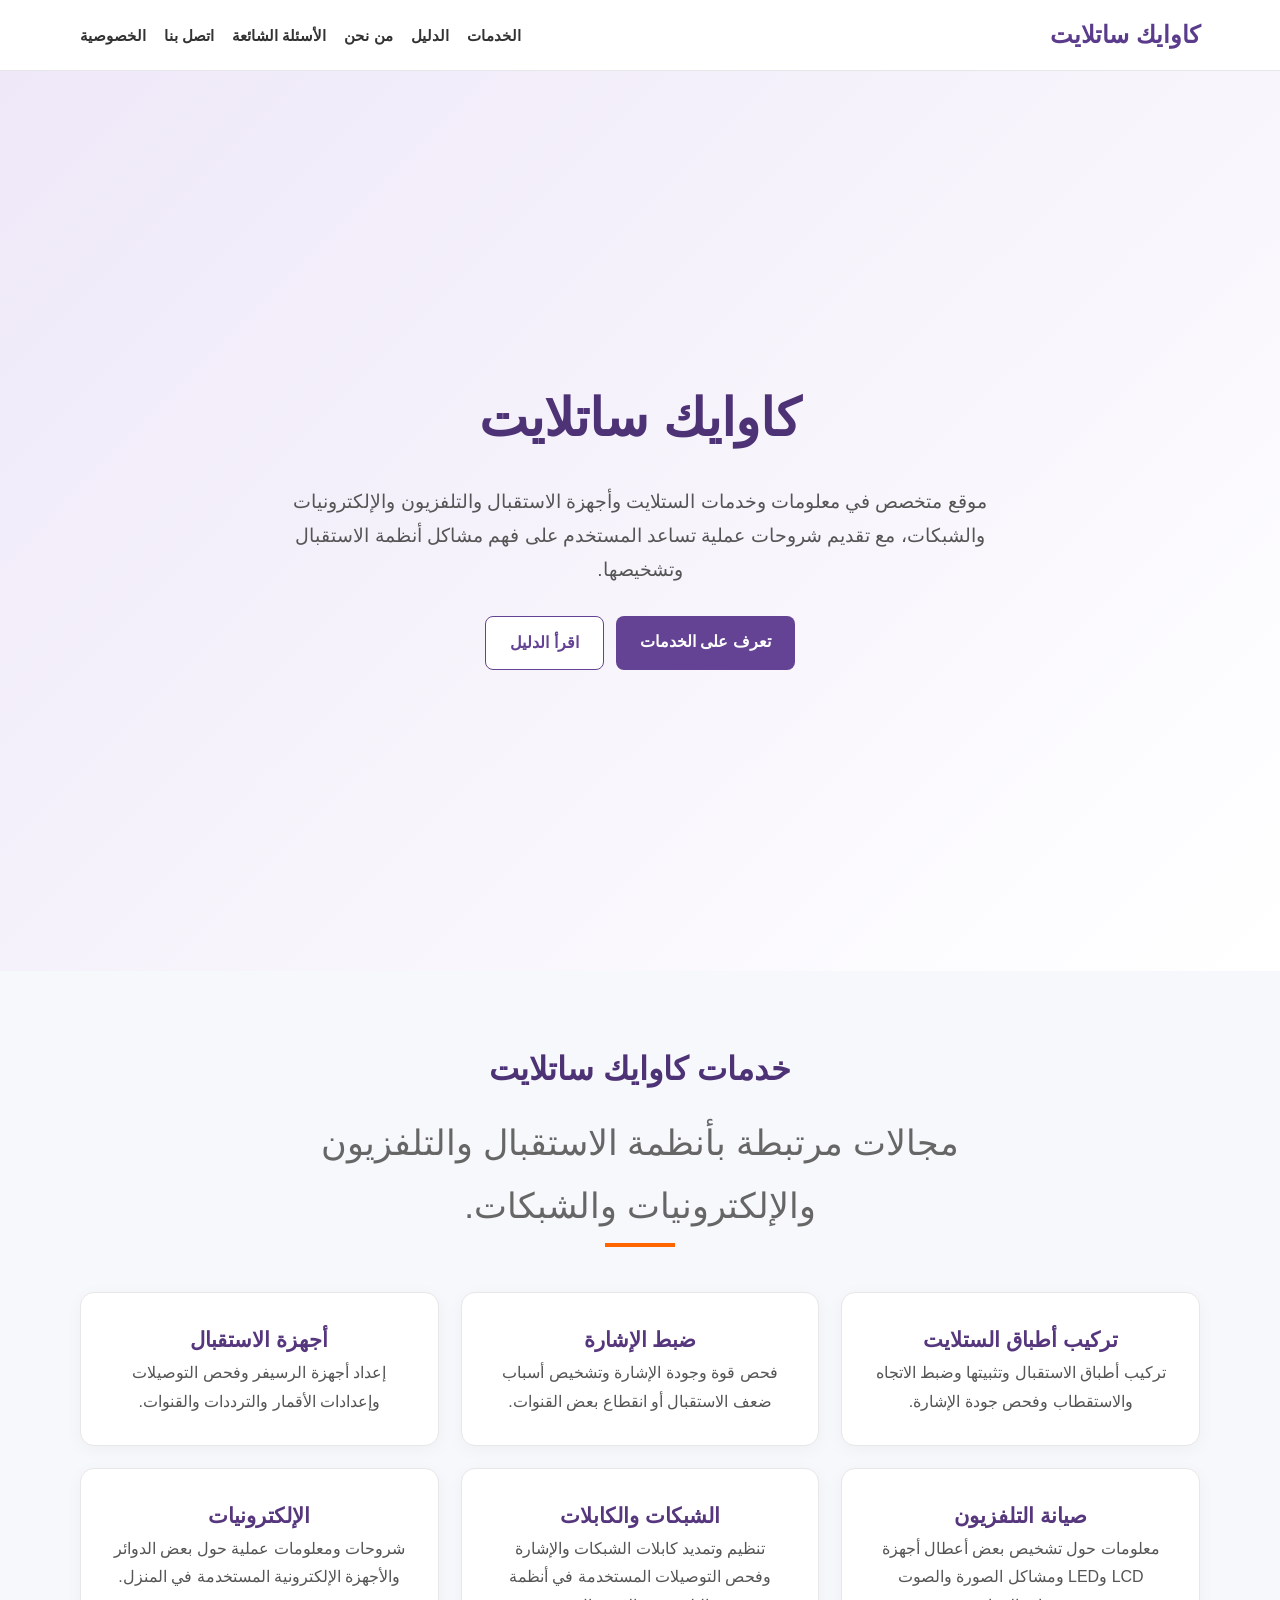
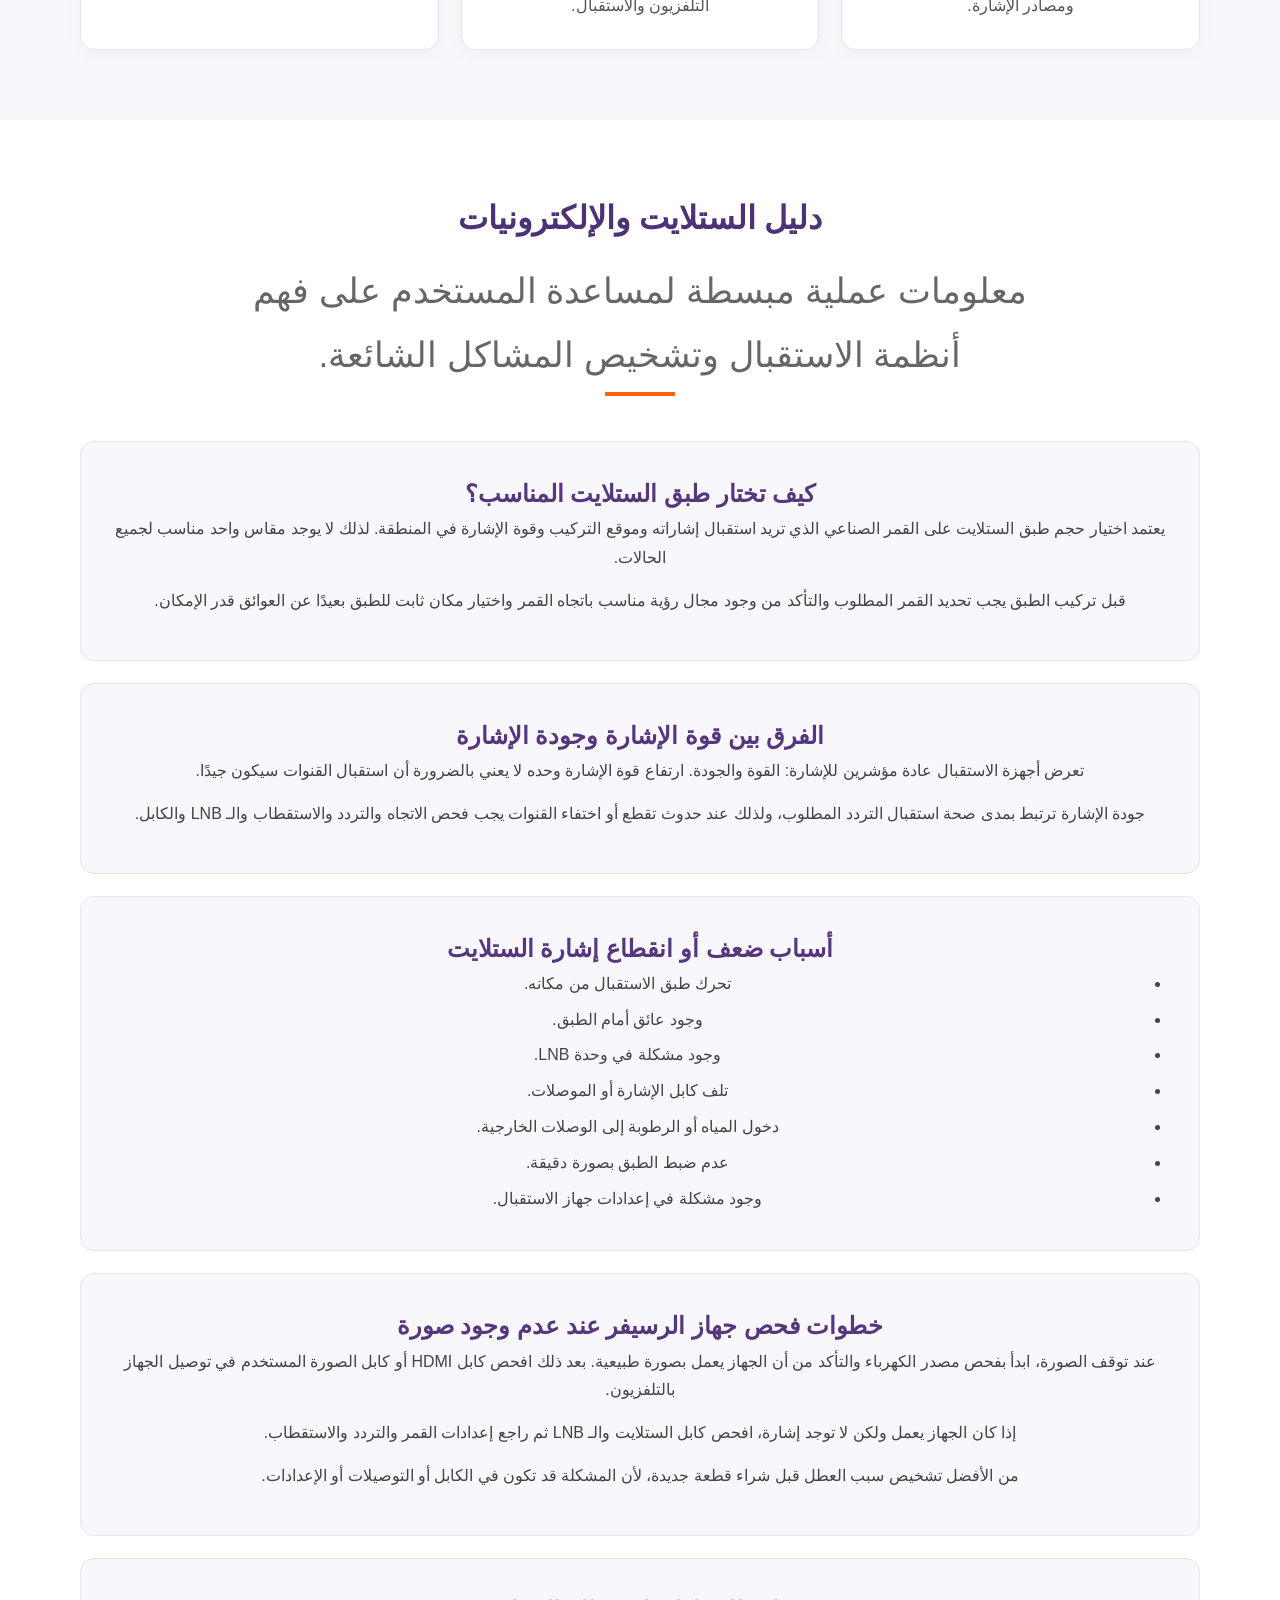
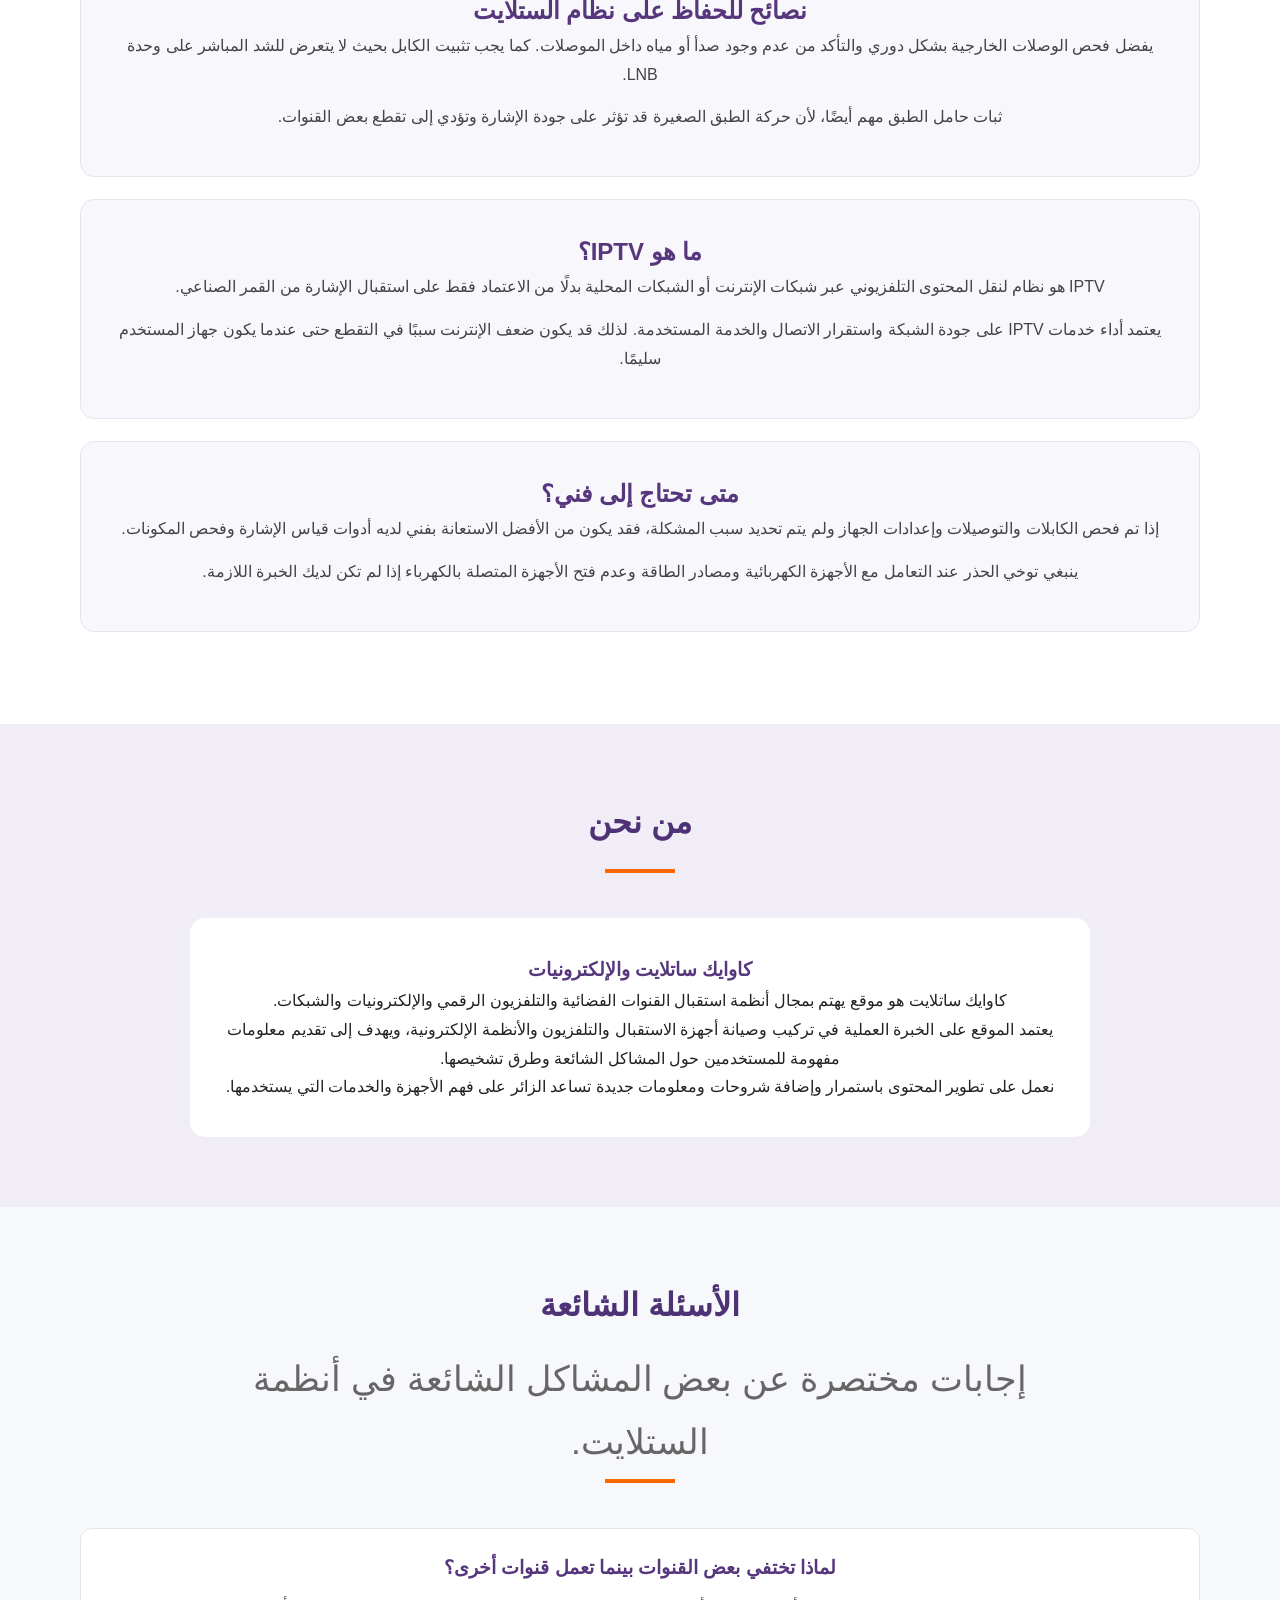
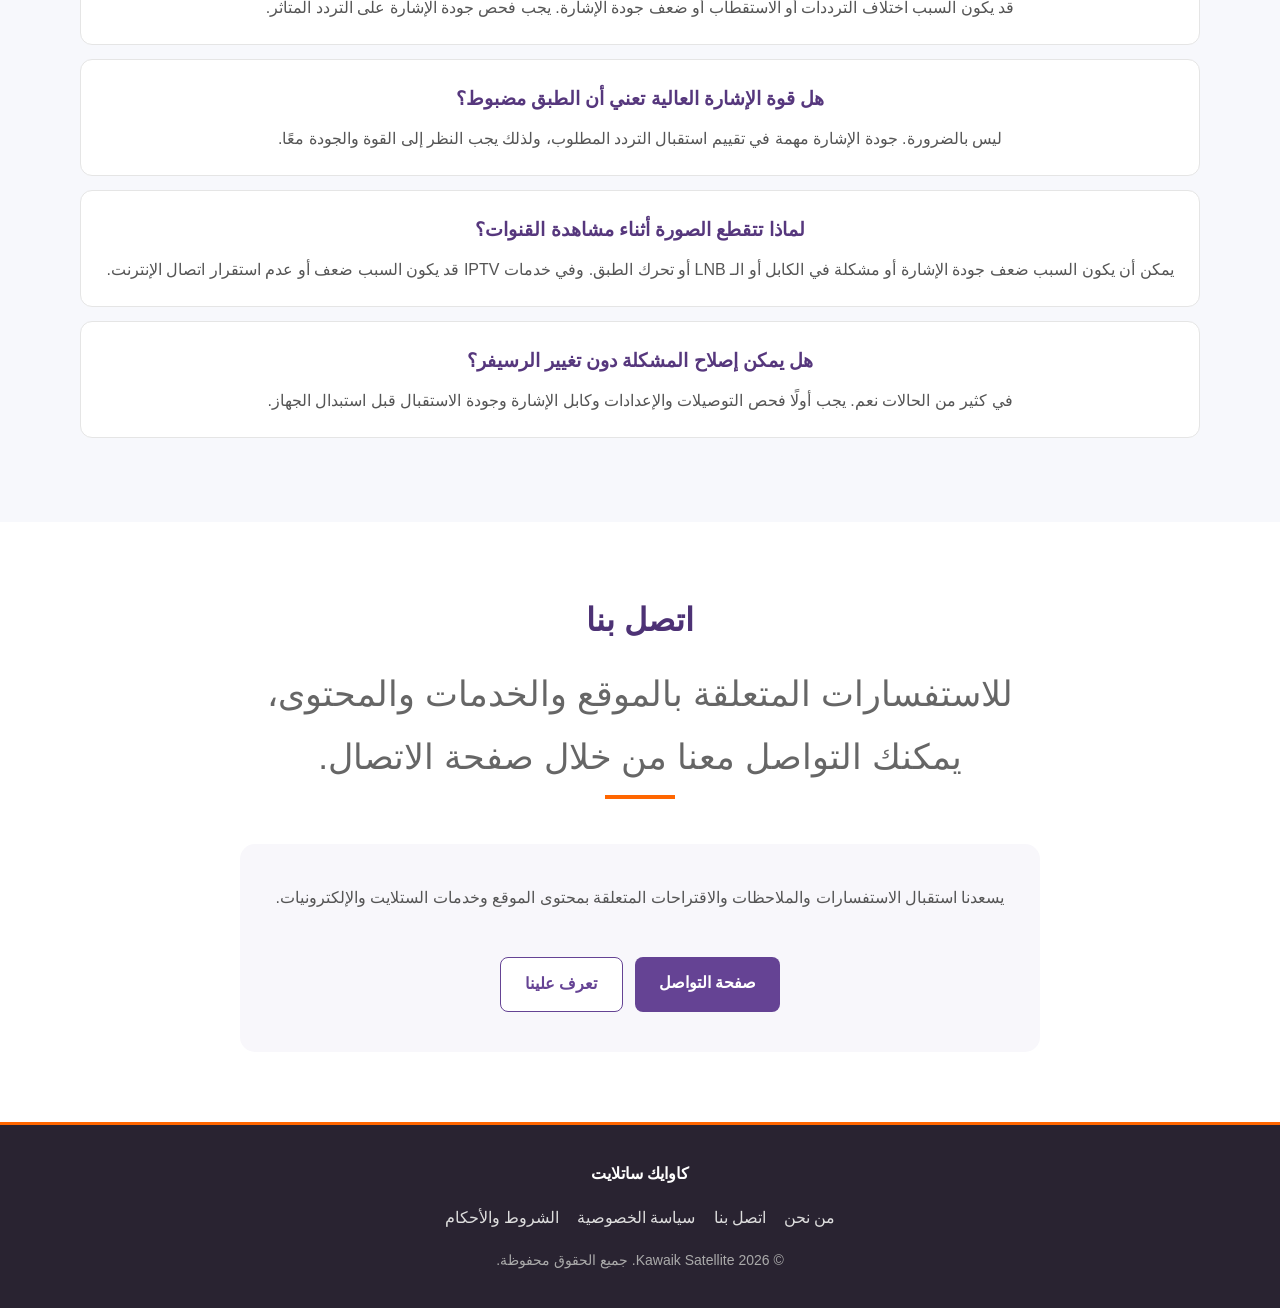
==== commit 92f3614a: "Improve website content for AdSense review Updated the homepage with original informational content," ====
--- a/index.html
+++ b/index.html
@@ -2,19 +2,15 @@
 <html lang="ar" dir="rtl">
 <head>
     <meta charset="UTF-8">
-
     <meta name="viewport" content="width=device-width, initial-scale=1.0">
 
     <title>كاوايك ساتلايت | تركيب وصيانة الستلايت والإلكترونيات</title>
 
-    <meta name="description"
-          content="كاوايك ساتلايت يقدم معلومات وخدمات في تركيب وضبط أطباق الستلايت وصيانة أجهزة الاستقبال والتلفزيون والإلكترونيات والشبكات.">
-
-    <meta name="keywords"
-          content="كاوايك ساتلايت, ستلايت, تركيب دش, صيانة رسيفر, ضبط طبق, LNB, IPTV, تلفزيون, إلكترونيات, شبكات">
+    <meta name="description" content="كاوايك ساتلايت يقدم معلومات وخدمات في تركيب وضبط أطباق الستلايت وصيانة أجهزة الاستقبال والتلفزيون والإلكترونيات والشبكات.">
+
+    <meta name="keywords" content="كاوايك ساتلايت, ستلايت, تركيب دش, صيانة رسيفر, ضبط طبق, LNB, IPTV, تلفزيون, إلكترونيات, شبكات">
 
     <meta name="author" content="Kawaik Satellite">
-
     <meta name="robots" content="index, follow">
 
     <link rel="canonical" href="https://kawaik-sataliite-a4jf.onrender.com/">
@@ -43,11 +39,6 @@
             text-decoration: none;
         }
 
-        img {
-            max-width: 100%;
-            height: auto;
-        }
-
         .container {
             width: min(1120px, 92%);
             margin: auto;
@@ -127,7 +118,7 @@
             padding: 12px 24px;
             border-radius: 8px;
             background: #654394;
-            color: white;
+            color: #ffffff;
             font-weight: bold;
         }
 
@@ -346,10 +337,6 @@
             }
         }
     </style>
-
-    <!-- Google AdSense -->
-    <meta name="google-adsense-account" content="ca-pub-XXXXXXXXXXXXXXXX">
-
 </head>
 
 <body>
@@ -373,10 +360,8 @@
     </div>
 </header>
 
-
 <main id="top">
 
-    <!-- المقدمة -->
     <section class="hero">
 
         <div class="container hero-content">
@@ -405,8 +390,6 @@
 
     </section>
 
-
-    <!-- الخدمات -->
     <section id="services">
 
         <div class="container">
@@ -416,15 +399,380 @@
                 <h2>خدمات كاوايك ساتلايت</h2>
 
                 <p>
-                    مجموعة من الخدمات والمجالات المرتبطة بأنظمة الاستقبال
-                    والتلفزيون والإلكترونيات والشبكات.
-                </p>
-
-            </div>
-
+                    مجالات مرتبطة بأنظمة الاستقبال والتلفزيون
+                    والإلكترونيات والشبكات.
+                </p>
+
+            </div>
 
             <div class="cards">
 
                 <div class="card">
-
-                    <h3>تركيب أطباق الست
+                    <h3>تركيب أطباق الستلايت</h3>
+                    <p>
+                        تركيب أطباق الاستقبال وتثبيتها وضبط الاتجاه
+                        والاستقطاب وفحص جودة الإشارة.
+                    </p>
+                </div>
+
+                <div class="card">
+                    <h3>ضبط الإشارة</h3>
+                    <p>
+                        فحص قوة وجودة الإشارة وتشخيص أسباب ضعف
+                        الاستقبال أو انقطاع بعض القنوات.
+                    </p>
+                </div>
+
+                <div class="card">
+                    <h3>أجهزة الاستقبال</h3>
+                    <p>
+                        إعداد أجهزة الرسيفر وفحص التوصيلات وإعدادات
+                        الأقمار والترددات والقنوات.
+                    </p>
+                </div>
+
+                <div class="card">
+                    <h3>صيانة التلفزيون</h3>
+                    <p>
+                        معلومات حول تشخيص بعض أعطال أجهزة LCD وLED
+                        ومشاكل الصورة والصوت ومصادر الإشارة.
+                    </p>
+                </div>
+
+                <div class="card">
+                    <h3>الشبكات والكابلات</h3>
+                    <p>
+                        تنظيم وتمديد كابلات الشبكات والإشارة وفحص
+                        التوصيلات المستخدمة في أنظمة التلفزيون والاستقبال.
+                    </p>
+                </div>
+
+                <div class="card">
+                    <h3>الإلكترونيات</h3>
+                    <p>
+                        شروحات ومعلومات عملية حول بعض الدوائر والأجهزة
+                        الإلكترونية المستخدمة في المنزل.
+                    </p>
+                </div>
+
+            </div>
+
+        </div>
+
+    </section>
+
+    <section id="guide" class="guide">
+
+        <div class="container">
+
+            <div class="section-title">
+
+                <h2>دليل الستلايت والإلكترونيات</h2>
+
+                <p>
+                    معلومات عملية مبسطة لمساعدة المستخدم على فهم
+                    أنظمة الاستقبال وتشخيص المشاكل الشائعة.
+                </p>
+
+            </div>
+
+            <article class="article">
+
+                <h3>كيف تختار طبق الستلايت المناسب؟</h3>
+
+                <p>
+                    يعتمد اختيار حجم طبق الستلايت على القمر الصناعي الذي
+                    تريد استقبال إشاراته وموقع التركيب وقوة الإشارة في
+                    المنطقة. لذلك لا يوجد مقاس واحد مناسب لجميع الحالات.
+                </p>
+
+                <p>
+                    قبل تركيب الطبق يجب تحديد القمر المطلوب والتأكد من
+                    وجود مجال رؤية مناسب باتجاه القمر واختيار مكان ثابت
+                    للطبق بعيدًا عن العوائق قدر الإمكان.
+                </p>
+
+            </article>
+
+            <article class="article">
+
+                <h3>الفرق بين قوة الإشارة وجودة الإشارة</h3>
+
+                <p>
+                    تعرض أجهزة الاستقبال عادة مؤشرين للإشارة: القوة والجودة.
+                    ارتفاع قوة الإشارة وحده لا يعني بالضرورة أن استقبال
+                    القنوات سيكون جيدًا.
+                </p>
+
+                <p>
+                    جودة الإشارة ترتبط بمدى صحة استقبال التردد المطلوب،
+                    ولذلك عند حدوث تقطع أو اختفاء القنوات يجب فحص الاتجاه
+                    والتردد والاستقطاب والـ LNB والكابل.
+                </p>
+
+            </article>
+
+            <article class="article">
+
+                <h3>أسباب ضعف أو انقطاع إشارة الستلايت</h3>
+
+                <ul>
+
+                    <li>تحرك طبق الاستقبال من مكانه.</li>
+                    <li>وجود عائق أمام الطبق.</li>
+                    <li>وجود مشكلة في وحدة LNB.</li>
+                    <li>تلف كابل الإشارة أو الموصلات.</li>
+                    <li>دخول المياه أو الرطوبة إلى الوصلات الخارجية.</li>
+                    <li>عدم ضبط الطبق بصورة دقيقة.</li>
+                    <li>وجود مشكلة في إعدادات جهاز الاستقبال.</li>
+
+                </ul>
+
+            </article>
+
+            <article class="article">
+
+                <h3>خطوات فحص جهاز الرسيفر عند عدم وجود صورة</h3>
+
+                <p>
+                    عند توقف الصورة، ابدأ بفحص مصدر الكهرباء والتأكد من أن
+                    الجهاز يعمل بصورة طبيعية. بعد ذلك افحص كابل HDMI أو
+                    كابل الصورة المستخدم في توصيل الجهاز بالتلفزيون.
+                </p>
+
+                <p>
+                    إذا كان الجهاز يعمل ولكن لا توجد إشارة، افحص كابل
+                    الستلايت والـ LNB ثم راجع إعدادات القمر والتردد
+                    والاستقطاب.
+                </p>
+
+                <p>
+                    من الأفضل تشخيص سبب العطل قبل شراء قطعة جديدة، لأن
+                    المشكلة قد تكون في الكابل أو التوصيلات أو الإعدادات.
+                </p>
+
+            </article>
+
+            <article class="article">
+
+                <h3>نصائح للحفاظ على نظام الستلايت</h3>
+
+                <p>
+                    يفضل فحص الوصلات الخارجية بشكل دوري والتأكد من عدم
+                    وجود صدأ أو مياه داخل الموصلات. كما يجب تثبيت الكابل
+                    بحيث لا يتعرض للشد المباشر على وحدة LNB.
+                </p>
+
+                <p>
+                    ثبات حامل الطبق مهم أيضًا، لأن حركة الطبق الصغيرة
+                    قد تؤثر على جودة الإشارة وتؤدي إلى تقطع بعض القنوات.
+                </p>
+
+            </article>
+
+            <article class="article">
+
+                <h3>ما هو IPTV؟</h3>
+
+                <p>
+                    IPTV هو نظام لنقل المحتوى التلفزيوني عبر شبكات الإنترنت
+                    أو الشبكات المحلية بدلًا من الاعتماد فقط على استقبال
+                    الإشارة من القمر الصناعي.
+                </p>
+
+                <p>
+                    يعتمد أداء خدمات IPTV على جودة الشبكة واستقرار الاتصال
+                    والخدمة المستخدمة. لذلك قد يكون ضعف الإنترنت سببًا
+                    في التقطع حتى عندما يكون جهاز المستخدم سليمًا.
+                </p>
+
+            </article>
+
+            <article class="article">
+
+                <h3>متى تحتاج إلى فني؟</h3>
+
+                <p>
+                    إذا تم فحص الكابلات والتوصيلات وإعدادات الجهاز ولم يتم
+                    تحديد سبب المشكلة، فقد يكون من الأفضل الاستعانة بفني
+                    لديه أدوات قياس الإشارة وفحص المكونات.
+                </p>
+
+                <p>
+                    ينبغي توخي الحذر عند التعامل مع الأجهزة الكهربائية
+                    ومصادر الطاقة وعدم فتح الأجهزة المتصلة بالكهرباء
+                    إذا لم تكن لديك الخبرة اللازمة.
+                </p>
+
+            </article>
+
+        </div>
+
+    </section>
+
+    <section id="about" class="about">
+
+        <div class="container">
+
+            <div class="section-title">
+                <h2>من نحن</h2>
+            </div>
+
+            <div class="about-box">
+
+                <h3>كاوايك ساتلايت والإلكترونيات</h3>
+
+                <p>
+                    كاوايك ساتلايت هو موقع يهتم بمجال أنظمة استقبال
+                    القنوات الفضائية والتلفزيون الرقمي والإلكترونيات
+                    والشبكات.
+                </p>
+
+                <p>
+                    يعتمد الموقع على الخبرة العملية في تركيب وصيانة أجهزة
+                    الاستقبال والتلفزيون والأنظمة الإلكترونية، ويهدف إلى
+                    تقديم معلومات مفهومة للمستخدمين حول المشاكل الشائعة
+                    وطرق تشخيصها.
+                </p>
+
+                <p>
+                    نعمل على تطوير المحتوى باستمرار وإضافة شروحات ومعلومات
+                    جديدة تساعد الزائر على فهم الأجهزة والخدمات التي يستخدمها.
+                </p>
+
+            </div>
+
+        </div>
+
+    </section>
+
+    <section id="faq">
+
+        <div class="container">
+
+            <div class="section-title">
+
+                <h2>الأسئلة الشائعة</h2>
+
+                <p>
+                    إجابات مختصرة عن بعض المشاكل الشائعة في أنظمة الستلايت.
+                </p>
+
+            </div>
+
+            <div class="faq-item">
+
+                <h3>لماذا تختفي بعض القنوات بينما تعمل قنوات أخرى؟</h3>
+
+                <p>
+                    قد يكون السبب اختلاف الترددات أو الاستقطاب أو ضعف
+                    جودة الإشارة. يجب فحص جودة الإشارة على التردد المتأثر.
+                </p>
+
+            </div>
+
+            <div class="faq-item">
+
+                <h3>هل قوة الإشارة العالية تعني أن الطبق مضبوط؟</h3>
+
+                <p>
+                    ليس بالضرورة. جودة الإشارة مهمة في تقييم استقبال
+                    التردد المطلوب، ولذلك يجب النظر إلى القوة والجودة معًا.
+                </p>
+
+            </div>
+
+            <div class="faq-item">
+
+                <h3>لماذا تتقطع الصورة أثناء مشاهدة القنوات؟</h3>
+
+                <p>
+                    يمكن أن يكون السبب ضعف جودة الإشارة أو مشكلة في الكابل
+                    أو الـ LNB أو تحرك الطبق. وفي خدمات IPTV قد يكون السبب
+                    ضعف أو عدم استقرار اتصال الإنترنت.
+                </p>
+
+            </div>
+
+            <div class="faq-item">
+
+                <h3>هل يمكن إصلاح المشكلة دون تغيير الرسيفر؟</h3>
+
+                <p>
+                    في كثير من الحالات نعم. يجب أولًا فحص التوصيلات
+                    والإعدادات وكابل الإشارة وجودة الاستقبال قبل استبدال الجهاز.
+                </p>
+
+            </div>
+
+        </div>
+
+    </section>
+
+    <section id="contact" class="contact">
+
+        <div class="container">
+
+            <div class="section-title">
+
+                <h2>اتصل بنا</h2>
+
+                <p>
+                    للاستفسارات المتعلقة بالموقع والخدمات والمحتوى،
+                    يمكنك التواصل معنا من خلال صفحة الاتصال.
+                </p>
+
+            </div>
+
+            <div class="contact-box">
+
+                <p>
+                    يسعدنا استقبال الاستفسارات والملاحظات والاقتراحات
+                    المتعلقة بمحتوى الموقع وخدمات الستلايت والإلكترونيات.
+                </p>
+
+                <div class="contact-links">
+
+                    <a class="button" href="contact.html">
+                        صفحة التواصل
+                    </a>
+
+                    <a class="button secondary" href="about.html">
+                        تعرف علينا
+                    </a>
+
+                </div>
+
+            </div>
+
+        </div>
+
+    </section>
+
+</main>
+
+<footer>
+
+    <div class="container footer-content">
+
+        <strong>كاوايك ساتلايت</strong>
+
+        <div class="footer-links">
+
+            <a href="about.html">من نحن</a>
+            <a href="contact.html">اتصل بنا</a>
+            <a href="privacy.html">سياسة الخصوصية</a>
+            <a href="terms.html">الشروط والأحكام</a>
+
+        </div>
+
+        <div class="copyright">
+            © 2026 Kawaik Satellite. جميع الحقوق محفوظة.
+        </div>
+
+    </div>
+
+</footer>
+
+</body>
+</html>
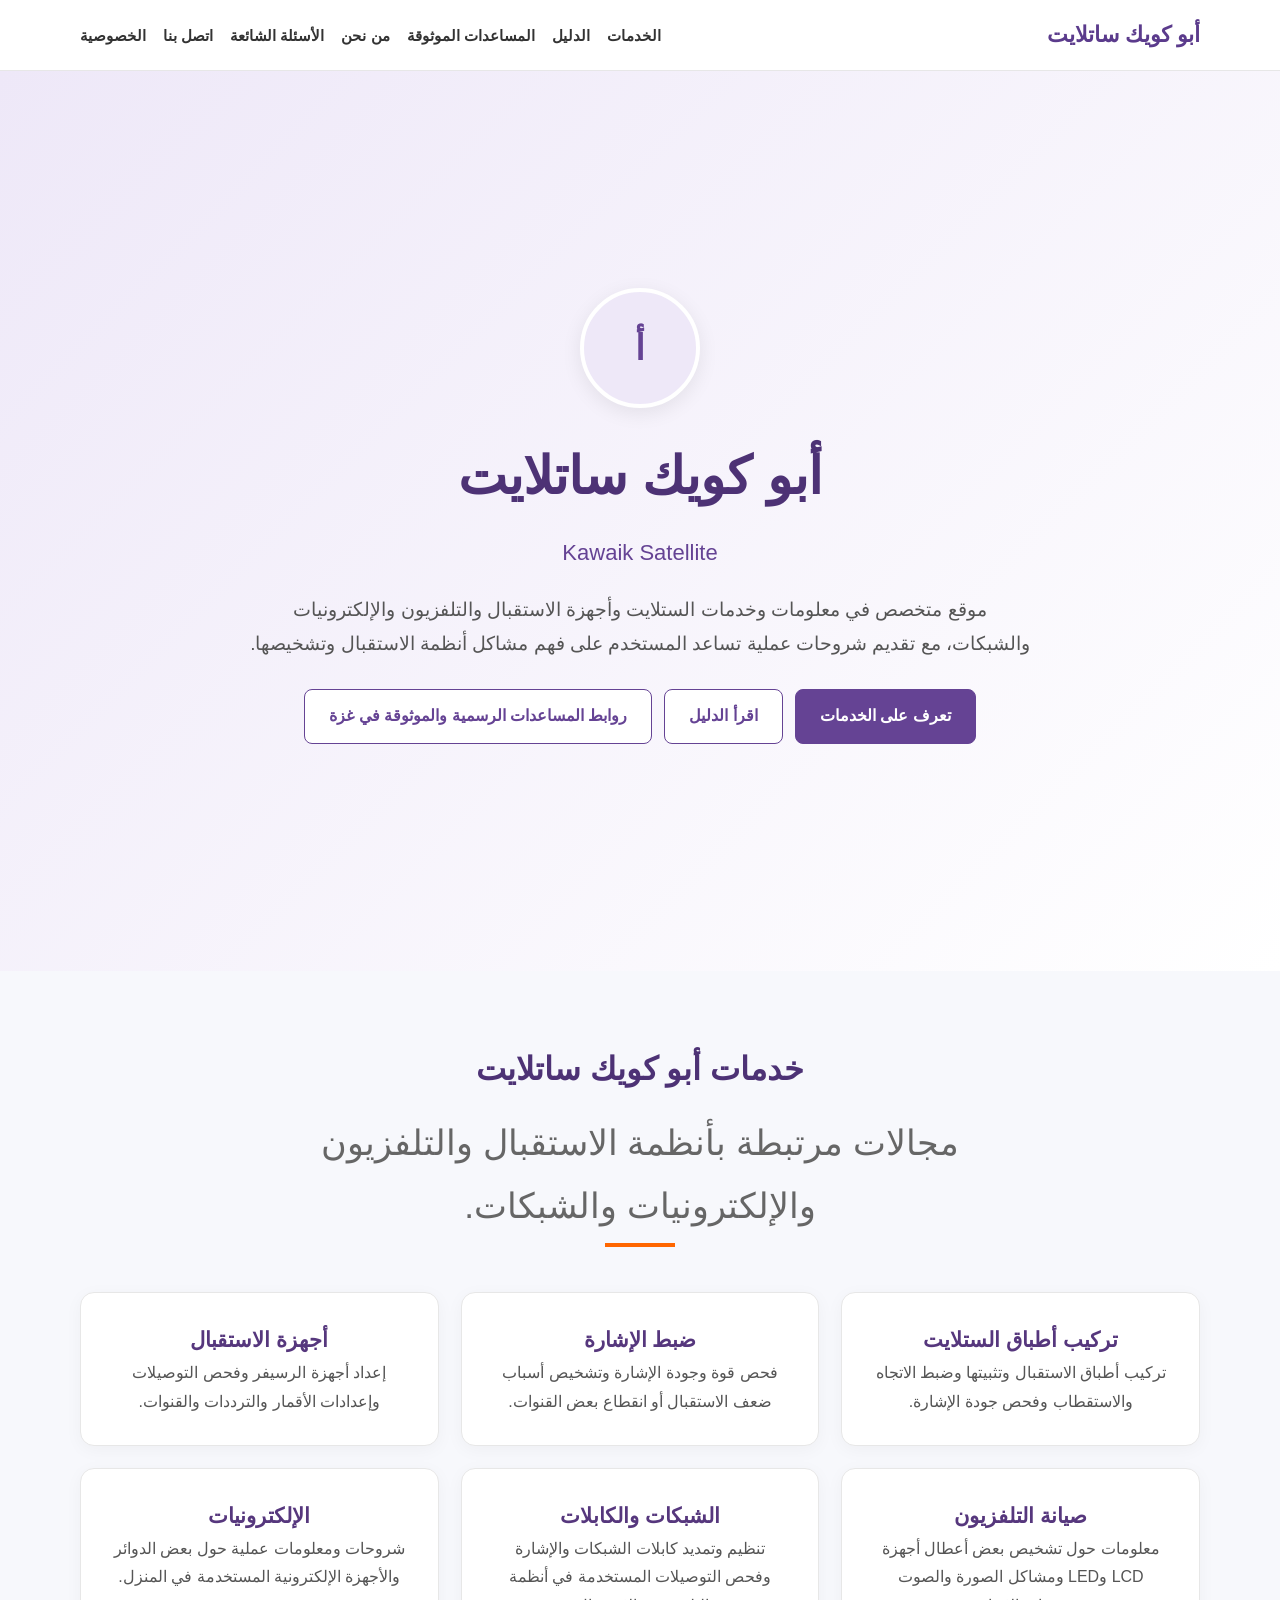
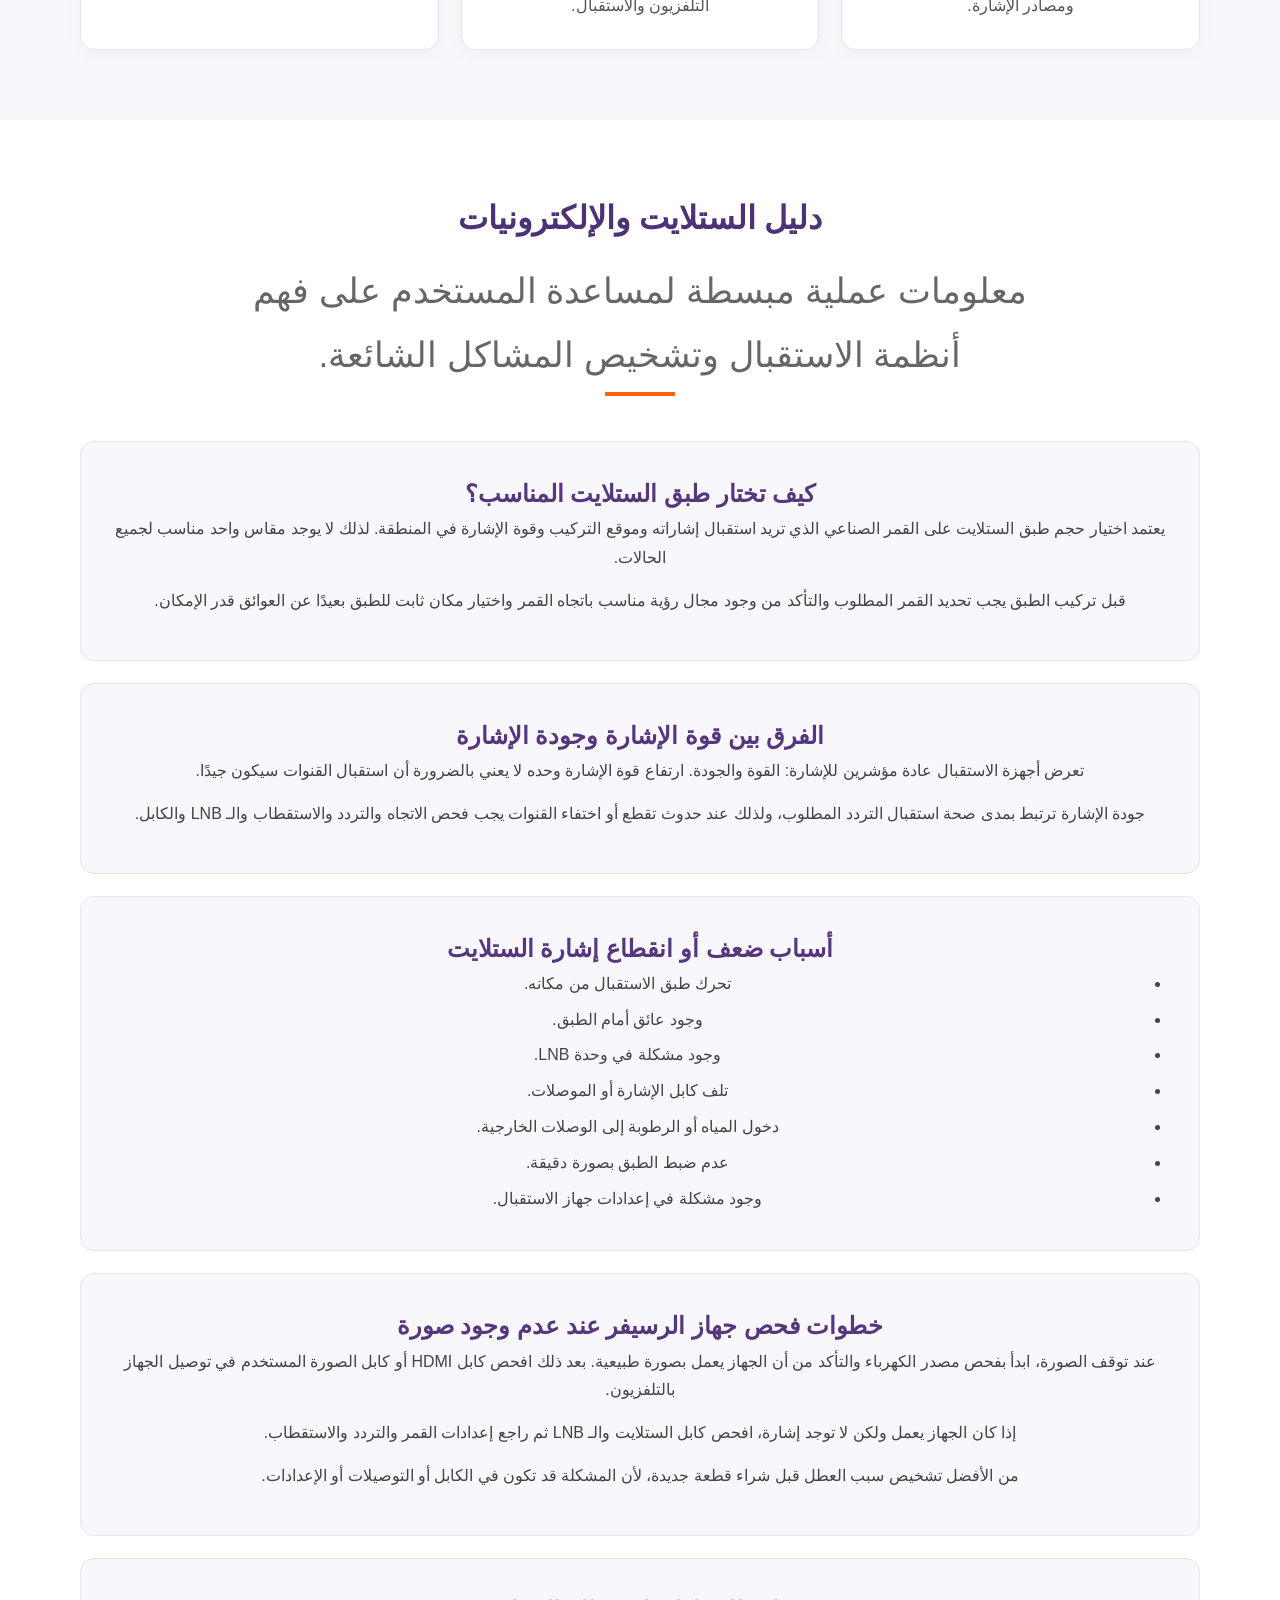
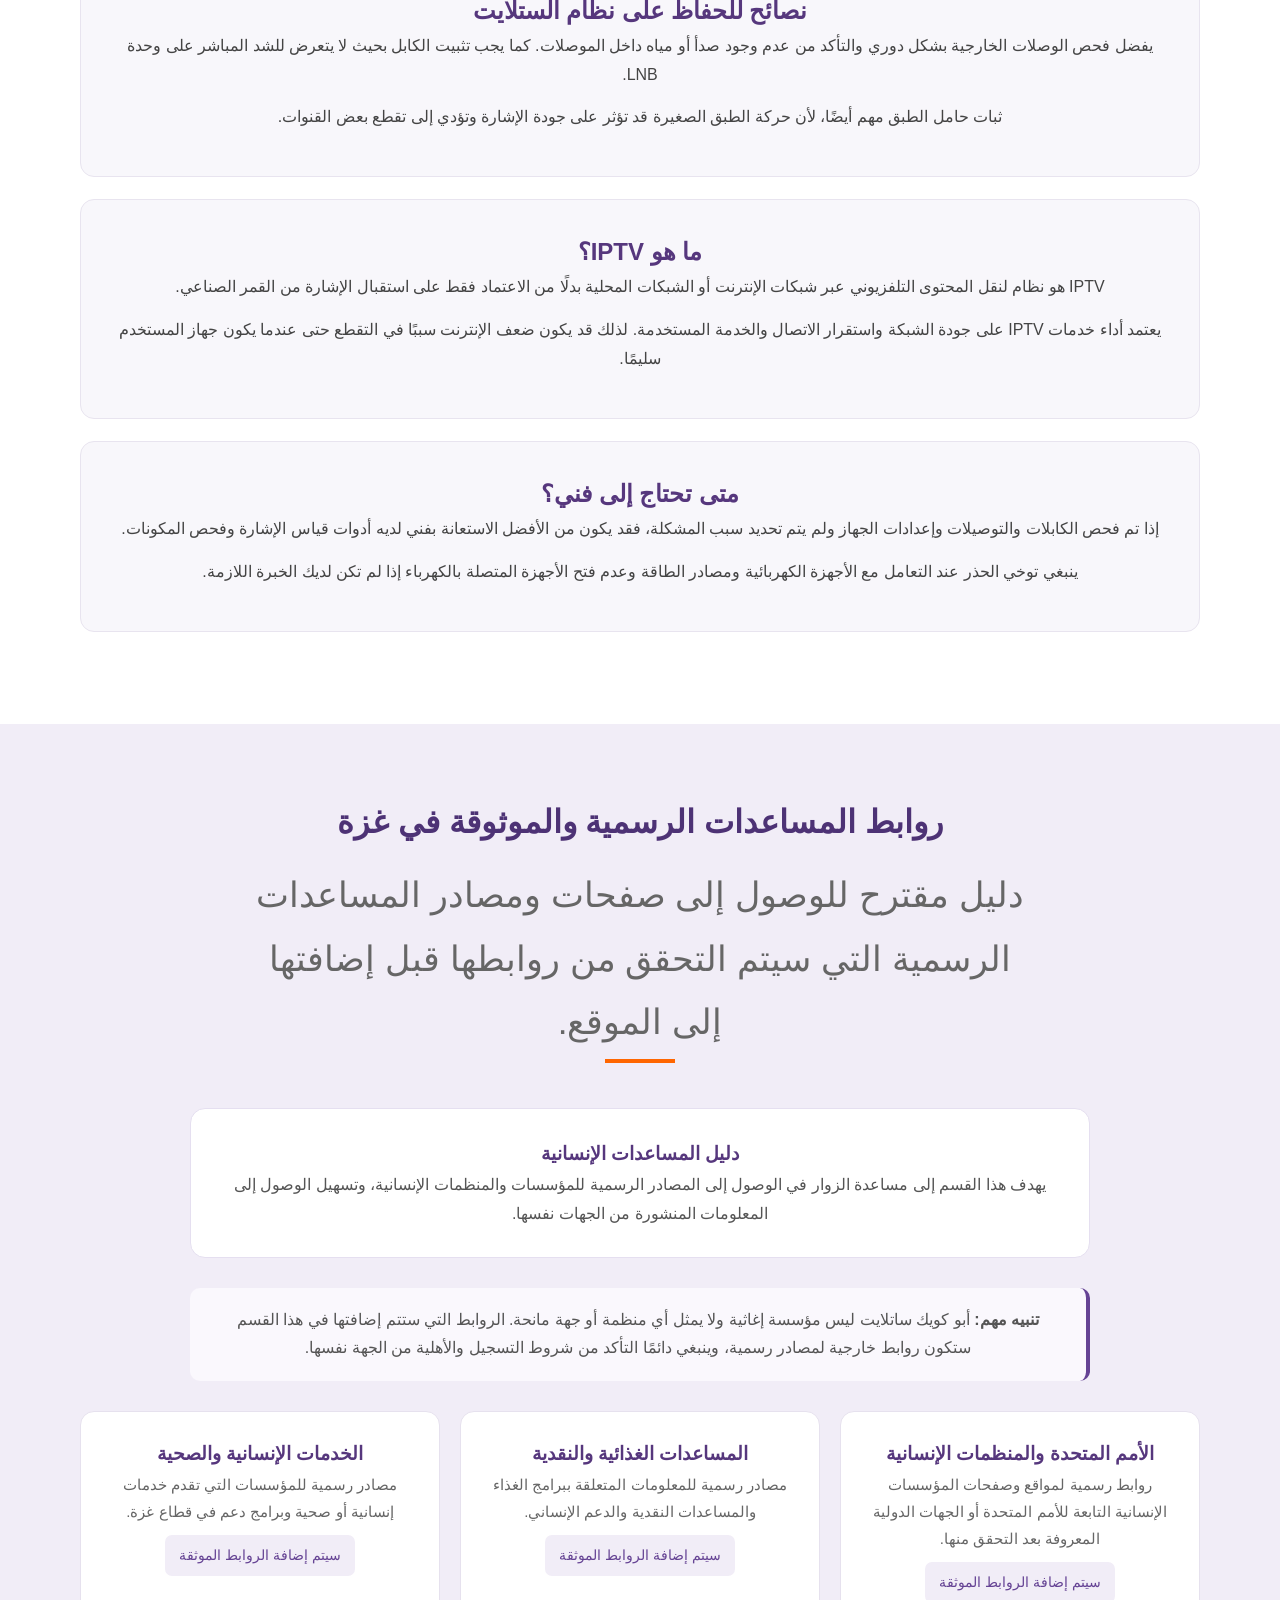
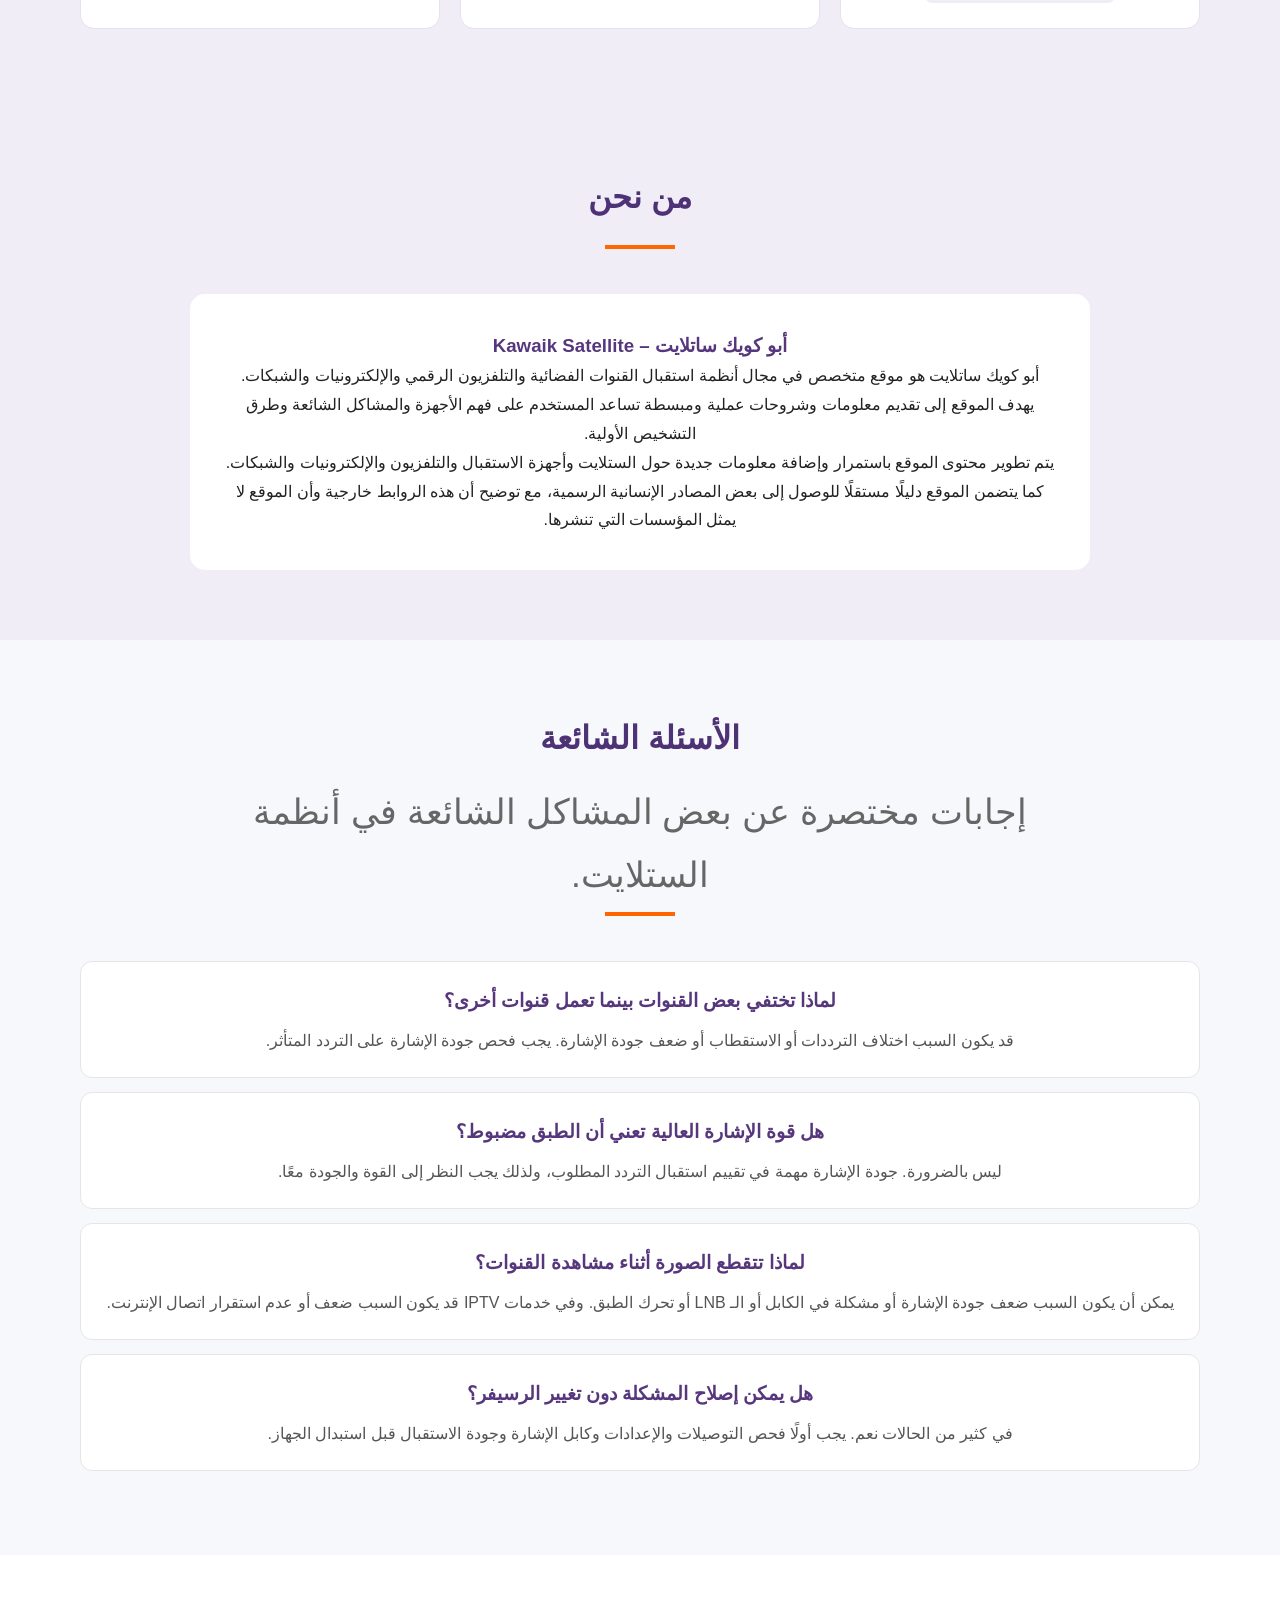
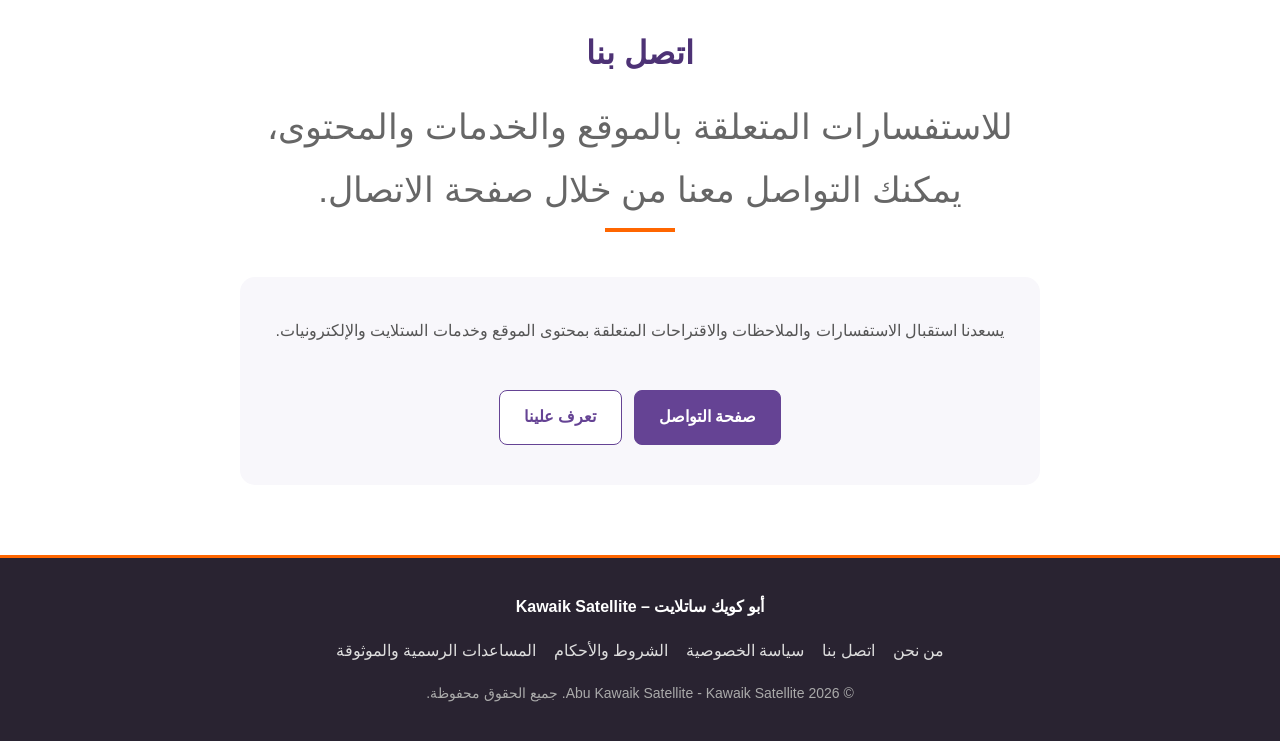
==== commit 830b7b55: "Update the website content and structure to provide original, useful, and high-quality information, " ====
--- a/index.html
+++ b/index.html
@@ -1,778 +1,967 @@
-<!DOCTYPE html>
-<html lang="ar" dir="rtl">
+<!DOCTYPE html><html lang="ar" dir="rtl">
 <head>
     <meta charset="UTF-8">
-    <meta name="viewport" content="width=device-width, initial-scale=1.0">
-
-    <title>كاوايك ساتلايت | تركيب وصيانة الستلايت والإلكترونيات</title>
-
-    <meta name="description" content="كاوايك ساتلايت يقدم معلومات وخدمات في تركيب وضبط أطباق الستلايت وصيانة أجهزة الاستقبال والتلفزيون والإلكترونيات والشبكات.">
-
-    <meta name="keywords" content="كاوايك ساتلايت, ستلايت, تركيب دش, صيانة رسيفر, ضبط طبق, LNB, IPTV, تلفزيون, إلكترونيات, شبكات">
-
-    <meta name="author" content="Kawaik Satellite">
-    <meta name="robots" content="index, follow">
-
-    <link rel="canonical" href="https://kawaik-sataliite-a4jf.onrender.com/">
-
-    <link rel="stylesheet" href="style.css">
-
-    <style>
-        * {
-            box-sizing: border-box;
+    <meta name="viewport" content="width=device-width, initial-scale=1.0"><title>أبو كويك ساتلايت | Kawaik Satellite | الستلايت والإلكترونيات</title>
+
+<meta name="description" content="أبو كويك ساتلايت - Kawaik Satellite. موقع متخصص في الستلايت وأجهزة الاستقبال والتلفزيون والإلكترونيات والشبكات، مع شروحات عملية وأدلة مفيدة للمستخدم.">
+
+<meta name="keywords" content="أبو كويك ساتلايت, كاوايك ساتلايت, Kawaik Satellite, ستلايت, تركيب دش, صيانة رسيفر, ضبط طبق, LNB, IPTV, تلفزيون, إلكترونيات, شبكات">
+
+<meta name="author" content="Abu Kawaik Satellite - Kawaik Satellite">
+<meta name="robots" content="index, follow">
+
+<link rel="canonical" href="https://kawaik-sataliite-a4jf.onrender.com/">
+
+<link rel="stylesheet" href="style.css">
+
+<style>
+    * {
+        box-sizing: border-box;
+    }
+
+    html {
+        scroll-behavior: smooth;
+    }
+
+    body {
+        margin: 0;
+        font-family: Arial, Tahoma, sans-serif;
+        background: #f7f8fc;
+        color: #222;
+        line-height: 1.8;
+    }
+
+    a {
+        color: inherit;
+        text-decoration: none;
+    }
+
+    .container {
+        width: min(1120px, 92%);
+        margin: auto;
+    }
+
+    header {
+        background: #ffffff;
+        border-bottom: 1px solid #e7e7e7;
+        position: sticky;
+        top: 0;
+        z-index: 1000;
+    }
+
+    .nav {
+        min-height: 70px;
+        display: flex;
+        align-items: center;
+        justify-content: space-between;
+        gap: 20px;
+    }
+
+    .logo {
+        font-size: 22px;
+        font-weight: bold;
+        color: #5b3b8c;
+        white-space: nowrap;
+    }
+
+    .menu {
+        display: flex;
+        flex-wrap: wrap;
+        gap: 17px;
+        align-items: center;
+    }
+
+    .menu a {
+        color: #333;
+        font-size: 15px;
+    }
+
+    .menu a:hover {
+        color: #6b46a1;
+    }
+
+    .hero {
+        background: linear-gradient(135deg, #eee8f8, #ffffff);
+        padding: 70px 0 80px;
+    }
+
+    .hero-content {
+        max-width: 900px;
+        margin: auto;
+        text-align: center;
+    }
+
+    .profile-image {
+        width: 120px;
+        height: 120px;
+        margin: 0 auto 22px;
+        border-radius: 50%;
+        overflow: hidden;
+        background: #eee8f8;
+        border: 4px solid #ffffff;
+        box-shadow: 0 5px 20px rgba(0,0,0,0.08);
+        display: flex;
+        align-items: center;
+        justify-content: center;
+    }
+
+    .profile-image img {
+        width: 100%;
+        height: 100%;
+        object-fit: cover;
+        display: block;
+    }
+
+    .profile-fallback {
+        display: none;
+        color: #654394;
+        font-size: 35px;
+        font-weight: bold;
+    }
+
+    .hero h1 {
+        margin: 0 0 10px;
+        font-size: clamp(32px, 6vw, 52px);
+        color: #4d3275;
+    }
+
+    .hero h2 {
+        margin: 0 0 20px;
+        color: #654394;
+        font-size: 22px;
+        font-weight: normal;
+    }
+
+    .hero p {
+        font-size: 19px;
+        color: #555;
+        margin: 0 auto 28px;
+        max-width: 780px;
+    }
+
+    .buttons {
+        display: flex;
+        justify-content: center;
+        flex-wrap: wrap;
+        gap: 12px;
+    }
+
+    .button {
+        display: inline-block;
+        padding: 12px 24px;
+        border-radius: 8px;
+        background: #654394;
+        color: #ffffff;
+        font-weight: bold;
+        border: 1px solid #654394;
+        transition: 0.2s;
+    }
+
+    .button:hover {
+        opacity: 0.9;
+        transform: translateY(-1px);
+    }
+
+    .button.secondary {
+        background: #ffffff;
+        color: #654394;
+        border: 1px solid #654394;
+    }
+
+    section {
+        padding: 70px 0;
+    }
+
+    .section-title {
+        text-align: center;
+        max-width: 800px;
+        margin: 0 auto 45px;
+    }
+
+    .section-title h2 {
+        color: #4d3275;
+        font-size: 32px;
+        margin: 0 0 12px;
+    }
+
+    .section-title p {
+        color: #666;
+        margin: 0;
+    }
+
+    .cards {
+        display: grid;
+        grid-template-columns: repeat(3, 1fr);
+        gap: 22px;
+    }
+
+    .card {
+        background: #ffffff;
+        border: 1px solid #e7e7e7;
+        border-radius: 14px;
+        padding: 28px;
+        box-shadow: 0 4px 18px rgba(0,0,0,0.04);
+    }
+
+    .card h3 {
+        color: #56377d;
+        margin-top: 0;
+        font-size: 21px;
+    }
+
+    .card p {
+        color: #555;
+        margin-bottom: 0;
+    }
+
+    .guide {
+        background: #ffffff;
+    }
+
+    .article {
+        background: #f8f7fb;
+        border-radius: 14px;
+        padding: 30px;
+        margin-bottom: 22px;
+        border: 1px solid #e8e4ef;
+    }
+
+    .article h3 {
+        margin-top: 0;
+        color: #56377d;
+        font-size: 24px;
+    }
+
+    .article p {
+        color: #444;
+        margin-bottom: 14px;
+    }
+
+    .article ul {
+        padding-right: 25px;
+        color: #444;
+    }
+
+    .article li {
+        margin-bottom: 7px;
+    }
+
+    .aid-section {
+        background: #f1edf7;
+    }
+
+    .aid-intro {
+        max-width: 900px;
+        margin: 0 auto 30px;
+        background: #ffffff;
+        border: 1px solid #e5dff0;
+        border-radius: 15px;
+        padding: 28px;
+        text-align: center;
+    }
+
+    .aid-intro h3 {
+        margin-top: 0;
+        color: #56377d;
+    }
+
+    .aid-intro p {
+        color: #555;
+        margin-bottom: 0;
+    }
+
+    .aid-notice {
+        max-width: 900px;
+        margin: 0 auto 30px;
+        padding: 18px 22px;
+        background: #faf8fd;
+        border-right: 4px solid #654394;
+        border-radius: 10px;
+        color: #555;
+    }
+
+    .aid-cards {
+        display: grid;
+        grid-template-columns: repeat(3, 1fr);
+        gap: 20px;
+    }
+
+    .aid-card {
+        background: #ffffff;
+        border: 1px solid #e6e1ee;
+        border-radius: 14px;
+        padding: 25px;
+        text-align: center;
+    }
+
+    .aid-card h3 {
+        color: #56377d;
+        margin-top: 0;
+    }
+
+    .aid-card p {
+        color: #666;
+        font-size: 15px;
+    }
+
+    .aid-card .coming {
+        display: inline-block;
+        margin-top: 10px;
+        padding: 8px 14px;
+        border-radius: 7px;
+        background: #f1edf7;
+        color: #654394;
+        font-size: 14px;
+    }
+
+    .about {
+        background: #f1edf7;
+    }
+
+    .about-box {
+        background: #ffffff;
+        border-radius: 15px;
+        padding: 35px;
+        max-width: 900px;
+        margin: auto;
+    }
+
+    .about-box h3 {
+        color: #56377d;
+        margin-top: 0;
+    }
+
+    .faq-item {
+        background: #ffffff;
+        border: 1px solid #e5e5e5;
+        border-radius: 12px;
+        margin-bottom: 14px;
+        padding: 22px 25px;
+    }
+
+    .faq-item h3 {
+        margin: 0 0 8px;
+        color: #56377d;
+        font-size: 19px;
+    }
+
+    .faq-item p {
+        margin: 0;
+        color: #555;
+    }
+
+    .contact {
+        background: #ffffff;
+    }
+
+    .contact-box {
+        max-width: 800px;
+        margin: auto;
+        text-align: center;
+        background: #f8f7fb;
+        padding: 40px 25px;
+        border-radius: 15px;
+    }
+
+    .contact-box p {
+        color: #555;
+    }
+
+    .contact-links {
+        display: flex;
+        justify-content: center;
+        flex-wrap: wrap;
+        gap: 12px;
+        margin-top: 25px;
+    }
+
+    footer {
+        background: #292331;
+        color: #ffffff;
+        padding: 35px 0;
+    }
+
+    .footer-content {
+        text-align: center;
+    }
+
+    .footer-links {
+        display: flex;
+        justify-content: center;
+        flex-wrap: wrap;
+        gap: 18px;
+        margin: 15px 0;
+    }
+
+    .footer-links a {
+        color: #ddd;
+    }
+
+    .copyright {
+        color: #aaa;
+        font-size: 14px;
+    }
+
+    @media (max-width: 850px) {
+        .cards,
+        .aid-cards {
+            grid-template-columns: 1fr 1fr;
         }
 
-        html {
-            scroll-behavior: smooth;
+        .nav {
+            flex-direction: column;
+            padding: 15px 0;
         }
 
-        body {
-            margin: 0;
-            font-family: Arial, Tahoma, sans-serif;
-            background: #f7f8fc;
-            color: #222;
-            line-height: 1.8;
+        .menu {
+            justify-content: center;
         }
-
-        a {
-            color: inherit;
-            text-decoration: none;
+    }
+
+    @media (max-width: 600px) {
+        .cards,
+        .aid-cards {
+            grid-template-columns: 1fr;
         }
 
-        .container {
-            width: min(1120px, 92%);
-            margin: auto;
+        .hero {
+            padding: 55px 0 60px;
         }
 
-        header {
-            background: #ffffff;
-            border-bottom: 1px solid #e7e7e7;
-            position: sticky;
-            top: 0;
-            z-index: 1000;
+        section {
+            padding: 50px 0;
         }
 
-        .nav {
-            min-height: 70px;
-            display: flex;
-            align-items: center;
-            justify-content: space-between;
-            gap: 20px;
+        .article,
+        .about-box,
+        .card,
+        .aid-card,
+        .aid-intro {
+            padding: 22px;
         }
 
-        .logo {
-            font-size: 24px;
-            font-weight: bold;
-            color: #5b3b8c;
+        .menu {
+            gap: 10px;
         }
 
-        .menu {
-            display: flex;
-            flex-wrap: wrap;
-            gap: 18px;
-            align-items: center;
-        }
-
         .menu a {
-            color: #333;
-            font-size: 15px;
-        }
-
-        .menu a:hover {
-            color: #6b46a1;
-        }
-
-        .hero {
-            background: linear-gradient(135deg, #eee8f8, #ffffff);
-            padding: 85px 0;
-        }
-
-        .hero-content {
-            max-width: 850px;
-            margin: auto;
-            text-align: center;
-        }
-
-        .hero h1 {
-            margin: 0 0 20px;
-            font-size: clamp(32px, 6vw, 52px);
-            color: #4d3275;
-        }
-
-        .hero p {
-            font-size: 19px;
-            color: #555;
-            margin: 0 auto 28px;
-            max-width: 760px;
-        }
-
-        .buttons {
-            display: flex;
-            justify-content: center;
-            flex-wrap: wrap;
-            gap: 12px;
-        }
-
-        .button {
-            display: inline-block;
-            padding: 12px 24px;
-            border-radius: 8px;
-            background: #654394;
-            color: #ffffff;
-            font-weight: bold;
-        }
-
-        .button.secondary {
-            background: #ffffff;
-            color: #654394;
-            border: 1px solid #654394;
-        }
-
-        section {
-            padding: 70px 0;
-        }
-
-        .section-title {
-            text-align: center;
-            max-width: 800px;
-            margin: 0 auto 45px;
-        }
-
-        .section-title h2 {
-            color: #4d3275;
-            font-size: 32px;
-            margin: 0 0 12px;
-        }
-
-        .section-title p {
-            color: #666;
-            margin: 0;
-        }
-
-        .cards {
-            display: grid;
-            grid-template-columns: repeat(3, 1fr);
-            gap: 22px;
-        }
-
-        .card {
-            background: #ffffff;
-            border: 1px solid #e7e7e7;
-            border-radius: 14px;
-            padding: 28px;
-            box-shadow: 0 4px 18px rgba(0,0,0,0.04);
-        }
-
-        .card h3 {
-            color: #56377d;
-            margin-top: 0;
-            font-size: 21px;
-        }
-
-        .card p {
-            color: #555;
-            margin-bottom: 0;
-        }
-
-        .guide {
-            background: #ffffff;
-        }
-
-        .article {
-            background: #f8f7fb;
-            border-radius: 14px;
-            padding: 30px;
-            margin-bottom: 22px;
-            border: 1px solid #e8e4ef;
-        }
-
-        .article h3 {
-            margin-top: 0;
-            color: #56377d;
-            font-size: 24px;
-        }
-
-        .article p {
-            color: #444;
-            margin-bottom: 14px;
-        }
-
-        .article ul {
-            padding-right: 25px;
-            color: #444;
-        }
-
-        .article li {
-            margin-bottom: 7px;
-        }
-
-        .about {
-            background: #f1edf7;
-        }
-
-        .about-box {
-            background: #ffffff;
-            border-radius: 15px;
-            padding: 35px;
-            max-width: 900px;
-            margin: auto;
-        }
-
-        .about-box h3 {
-            color: #56377d;
-            margin-top: 0;
-        }
-
-        .faq-item {
-            background: #ffffff;
-            border: 1px solid #e5e5e5;
-            border-radius: 12px;
-            margin-bottom: 14px;
-            padding: 22px 25px;
-        }
-
-        .faq-item h3 {
-            margin: 0 0 8px;
-            color: #56377d;
-            font-size: 19px;
-        }
-
-        .faq-item p {
-            margin: 0;
-            color: #555;
-        }
-
-        .contact {
-            background: #ffffff;
-        }
-
-        .contact-box {
-            max-width: 800px;
-            margin: auto;
-            text-align: center;
-            background: #f8f7fb;
-            padding: 40px 25px;
-            border-radius: 15px;
-        }
-
-        .contact-box p {
-            color: #555;
-        }
-
-        .contact-links {
-            display: flex;
-            justify-content: center;
-            flex-wrap: wrap;
-            gap: 12px;
-            margin-top: 25px;
-        }
-
-        footer {
-            background: #292331;
-            color: #ffffff;
-            padding: 35px 0;
-        }
-
-        .footer-content {
-            text-align: center;
-        }
-
-        .footer-links {
-            display: flex;
-            justify-content: center;
-            flex-wrap: wrap;
-            gap: 18px;
-            margin: 15px 0;
-        }
-
-        .footer-links a {
-            color: #ddd;
-        }
-
-        .copyright {
-            color: #aaa;
             font-size: 14px;
         }
 
-        @media (max-width: 850px) {
-            .cards {
-                grid-template-columns: 1fr 1fr;
-            }
-
-            .nav {
-                flex-direction: column;
-                padding: 15px 0;
-            }
-
-            .menu {
-                justify-content: center;
-            }
+        .logo {
+            font-size: 20px;
         }
-
-        @media (max-width: 600px) {
-            .cards {
-                grid-template-columns: 1fr;
-            }
-
-            .hero {
-                padding: 60px 0;
-            }
-
-            section {
-                padding: 50px 0;
-            }
-
-            .article,
-            .about-box,
-            .card {
-                padding: 22px;
-            }
-
-            .menu {
-                gap: 10px;
-            }
-
-            .menu a {
-                font-size: 14px;
-            }
-        }
-    </style>
-</head>
-
-<body>
-
-<header>
-    <div class="container nav">
-
-        <a href="#top" class="logo">
-            كاوايك ساتلايت
-        </a>
-
-        <nav class="menu">
-            <a href="#services">الخدمات</a>
-            <a href="#guide">الدليل</a>
-            <a href="#about">من نحن</a>
-            <a href="#faq">الأسئلة الشائعة</a>
-            <a href="#contact">اتصل بنا</a>
-            <a href="privacy.html">الخصوصية</a>
-        </nav>
+    }
+</style>
+
+</head><body><header>
+    <div class="container nav">    <a href="#top" class="logo">
+        أبو كويك ساتلايت
+    </a>
+
+    <nav class="menu">
+        <a href="#services">الخدمات</a>
+        <a href="#guide">الدليل</a>
+        <a href="#aid-links">المساعدات الموثوقة</a>
+        <a href="#about">من نحن</a>
+        <a href="#faq">الأسئلة الشائعة</a>
+        <a href="#contact">اتصل بنا</a>
+        <a href="privacy.html">الخصوصية</a>
+    </nav>
+
+</div>
+
+</header><main id="top"><section class="hero">
+
+    <div class="container hero-content">
+
+        <div class="profile-image">
+            <img src="profile.jpg" alt="أبو كويك ساتلايت" onerror="this.style.display='none'; this.nextElementSibling.style.display='block';">
+            <span class="profile-fallback">أ</span>
+        </div>
+
+        <h1>أبو كويك ساتلايت</h1>
+
+        <h2>Kawaik Satellite</h2>
+
+        <p>
+            موقع متخصص في معلومات وخدمات الستلايت وأجهزة الاستقبال
+            والتلفزيون والإلكترونيات والشبكات، مع تقديم شروحات عملية
+            تساعد المستخدم على فهم مشاكل أنظمة الاستقبال وتشخيصها.
+        </p>
+
+        <div class="buttons">
+
+            <a class="button" href="#services">
+                تعرف على الخدمات
+            </a>
+
+            <a class="button secondary" href="#guide">
+                اقرأ الدليل
+            </a>
+
+            <a class="button secondary" href="#aid-links">
+                روابط المساعدات الرسمية والموثوقة في غزة
+            </a>
+
+        </div>
 
     </div>
-</header>
-
-<main id="top">
-
-    <section class="hero">
-
-        <div class="container hero-content">
-
-            <h1>كاوايك ساتلايت</h1>
-
-            <p>
-                موقع متخصص في معلومات وخدمات الستلايت وأجهزة الاستقبال
-                والتلفزيون والإلكترونيات والشبكات، مع تقديم شروحات عملية
-                تساعد المستخدم على فهم مشاكل أنظمة الاستقبال وتشخيصها.
-            </p>
-
-            <div class="buttons">
-
-                <a class="button" href="#services">
-                    تعرف على الخدمات
+
+</section>
+
+<section id="services">
+
+    <div class="container">
+
+        <div class="section-title">
+
+            <h2>خدمات أبو كويك ساتلايت</h2>
+
+            <p>
+                مجالات مرتبطة بأنظمة الاستقبال والتلفزيون
+                والإلكترونيات والشبكات.
+            </p>
+
+        </div>
+
+        <div class="cards">
+
+            <div class="card">
+                <h3>تركيب أطباق الستلايت</h3>
+                <p>
+                    تركيب أطباق الاستقبال وتثبيتها وضبط الاتجاه
+                    والاستقطاب وفحص جودة الإشارة.
+                </p>
+            </div>
+
+            <div class="card">
+                <h3>ضبط الإشارة</h3>
+                <p>
+                    فحص قوة وجودة الإشارة وتشخيص أسباب ضعف
+                    الاستقبال أو انقطاع بعض القنوات.
+                </p>
+            </div>
+
+            <div class="card">
+                <h3>أجهزة الاستقبال</h3>
+                <p>
+                    إعداد أجهزة الرسيفر وفحص التوصيلات وإعدادات
+                    الأقمار والترددات والقنوات.
+                </p>
+            </div>
+
+            <div class="card">
+                <h3>صيانة التلفزيون</h3>
+                <p>
+                    معلومات حول تشخيص بعض أعطال أجهزة LCD وLED
+                    ومشاكل الصورة والصوت ومصادر الإشارة.
+                </p>
+            </div>
+
+            <div class="card">
+                <h3>الشبكات والكابلات</h3>
+                <p>
+                    تنظيم وتمديد كابلات الشبكات والإشارة وفحص
+                    التوصيلات المستخدمة في أنظمة التلفزيون والاستقبال.
+                </p>
+            </div>
+
+            <div class="card">
+                <h3>الإلكترونيات</h3>
+                <p>
+                    شروحات ومعلومات عملية حول بعض الدوائر والأجهزة
+                    الإلكترونية المستخدمة في المنزل.
+                </p>
+            </div>
+
+        </div>
+
+    </div>
+
+</section>
+
+<section id="guide" class="guide">
+
+    <div class="container">
+
+        <div class="section-title">
+
+            <h2>دليل الستلايت والإلكترونيات</h2>
+
+            <p>
+                معلومات عملية مبسطة لمساعدة المستخدم على فهم
+                أنظمة الاستقبال وتشخيص المشاكل الشائعة.
+            </p>
+
+        </div>
+
+        <article class="article">
+
+            <h3>كيف تختار طبق الستلايت المناسب؟</h3>
+
+            <p>
+                يعتمد اختيار حجم طبق الستلايت على القمر الصناعي الذي
+                تريد استقبال إشاراته وموقع التركيب وقوة الإشارة في
+                المنطقة. لذلك لا يوجد مقاس واحد مناسب لجميع الحالات.
+            </p>
+
+            <p>
+                قبل تركيب الطبق يجب تحديد القمر المطلوب والتأكد من
+                وجود مجال رؤية مناسب باتجاه القمر واختيار مكان ثابت
+                للطبق بعيدًا عن العوائق قدر الإمكان.
+            </p>
+
+        </article>
+
+        <article class="article">
+
+            <h3>الفرق بين قوة الإشارة وجودة الإشارة</h3>
+
+            <p>
+                تعرض أجهزة الاستقبال عادة مؤشرين للإشارة: القوة والجودة.
+                ارتفاع قوة الإشارة وحده لا يعني بالضرورة أن استقبال
+                القنوات سيكون جيدًا.
+            </p>
+
+            <p>
+                جودة الإشارة ترتبط بمدى صحة استقبال التردد المطلوب،
+                ولذلك عند حدوث تقطع أو اختفاء القنوات يجب فحص الاتجاه
+                والتردد والاستقطاب والـ LNB والكابل.
+            </p>
+
+        </article>
+
+        <article class="article">
+
+            <h3>أسباب ضعف أو انقطاع إشارة الستلايت</h3>
+
+            <ul>
+                <li>تحرك طبق الاستقبال من مكانه.</li>
+                <li>وجود عائق أمام الطبق.</li>
+                <li>وجود مشكلة في وحدة LNB.</li>
+                <li>تلف كابل الإشارة أو الموصلات.</li>
+                <li>دخول المياه أو الرطوبة إلى الوصلات الخارجية.</li>
+                <li>عدم ضبط الطبق بصورة دقيقة.</li>
+                <li>وجود مشكلة في إعدادات جهاز الاستقبال.</li>
+            </ul>
+
+        </article>
+
+        <article class="article">
+
+            <h3>خطوات فحص جهاز الرسيفر عند عدم وجود صورة</h3>
+
+            <p>
+                عند توقف الصورة، ابدأ بفحص مصدر الكهرباء والتأكد من أن
+                الجهاز يعمل بصورة طبيعية. بعد ذلك افحص كابل HDMI أو
+                كابل الصورة المستخدم في توصيل الجهاز بالتلفزيون.
+            </p>
+
+            <p>
+                إذا كان الجهاز يعمل ولكن لا توجد إشارة، افحص كابل
+                الستلايت والـ LNB ثم راجع إعدادات القمر والتردد
+                والاستقطاب.
+            </p>
+
+            <p>
+                من الأفضل تشخيص سبب العطل قبل شراء قطعة جديدة، لأن
+                المشكلة قد تكون في الكابل أو التوصيلات أو الإعدادات.
+            </p>
+
+        </article>
+
+        <article class="article">
+
+            <h3>نصائح للحفاظ على نظام الستلايت</h3>
+
+            <p>
+                يفضل فحص الوصلات الخارجية بشكل دوري والتأكد من عدم
+                وجود صدأ أو مياه داخل الموصلات. كما يجب تثبيت الكابل
+                بحيث لا يتعرض للشد المباشر على وحدة LNB.
+            </p>
+
+            <p>
+                ثبات حامل الطبق مهم أيضًا، لأن حركة الطبق الصغيرة
+                قد تؤثر على جودة الإشارة وتؤدي إلى تقطع بعض القنوات.
+            </p>
+
+        </article>
+
+        <article class="article">
+
+            <h3>ما هو IPTV؟</h3>
+
+            <p>
+                IPTV هو نظام لنقل المحتوى التلفزيوني عبر شبكات الإنترنت
+                أو الشبكات المحلية بدلًا من الاعتماد فقط على استقبال
+                الإشارة من القمر الصناعي.
+            </p>
+
+            <p>
+                يعتمد أداء خدمات IPTV على جودة الشبكة واستقرار الاتصال
+                والخدمة المستخدمة. لذلك قد يكون ضعف الإنترنت سببًا
+                في التقطع حتى عندما يكون جهاز المستخدم سليمًا.
+            </p>
+
+        </article>
+
+        <article class="article">
+
+            <h3>متى تحتاج إلى فني؟</h3>
+
+            <p>
+                إذا تم فحص الكابلات والتوصيلات وإعدادات الجهاز ولم يتم
+                تحديد سبب المشكلة، فقد يكون من الأفضل الاستعانة بفني
+                لديه أدوات قياس الإشارة وفحص المكونات.
+            </p>
+
+            <p>
+                ينبغي توخي الحذر عند التعامل مع الأجهزة الكهربائية
+                ومصادر الطاقة وعدم فتح الأجهزة المتصلة بالكهرباء
+                إذا لم تكن لديك الخبرة اللازمة.
+            </p>
+
+        </article>
+
+    </div>
+
+</section>
+
+<section id="aid-links" class="aid-section">
+
+    <div class="container">
+
+        <div class="section-title">
+
+            <h2>روابط المساعدات الرسمية والموثوقة في غزة</h2>
+
+            <p>
+                دليل مقترح للوصول إلى صفحات ومصادر المساعدات الرسمية
+                التي سيتم التحقق من روابطها قبل إضافتها إلى الموقع.
+            </p>
+
+        </div>
+
+        <div class="aid-intro">
+
+            <h3>دليل المساعدات الإنسانية</h3>
+
+            <p>
+                يهدف هذا القسم إلى مساعدة الزوار في الوصول إلى المصادر
+                الرسمية للمؤسسات والمنظمات الإنسانية، وتسهيل الوصول إلى
+                المعلومات المنشورة من الجهات نفسها.
+            </p>
+
+        </div>
+
+        <div class="aid-notice">
+            <strong>تنبيه مهم:</strong>
+            أبو كويك ساتلايت ليس مؤسسة إغاثية ولا يمثل أي منظمة أو جهة
+            مانحة. الروابط التي ستتم إضافتها في هذا القسم ستكون روابط
+            خارجية لمصادر رسمية، وينبغي دائمًا التأكد من شروط التسجيل
+            والأهلية من الجهة نفسها.
+        </div>
+
+        <div class="aid-cards">
+
+            <div class="aid-card">
+                <h3>الأمم المتحدة والمنظمات الإنسانية</h3>
+                <p>
+                    روابط رسمية لمواقع وصفحات المؤسسات الإنسانية التابعة
+                    للأمم المتحدة أو الجهات الدولية المعروفة بعد التحقق منها.
+                </p>
+                <span class="coming">سيتم إضافة الروابط الموثقة</span>
+            </div>
+
+            <div class="aid-card">
+                <h3>المساعدات الغذائية والنقدية</h3>
+                <p>
+                    مصادر رسمية للمعلومات المتعلقة ببرامج الغذاء
+                    والمساعدات النقدية والدعم الإنساني.
+                </p>
+                <span class="coming">سيتم إضافة الروابط الموثقة</span>
+            </div>
+
+            <div class="aid-card">
+                <h3>الخدمات الإنسانية والصحية</h3>
+                <p>
+                    مصادر رسمية للمؤسسات التي تقدم خدمات إنسانية أو صحية
+                    وبرامج دعم في قطاع غزة.
+                </p>
+                <span class="coming">سيتم إضافة الروابط الموثقة</span>
+            </div>
+
+        </div>
+
+    </div>
+
+</section>
+
+<section id="about" class="about">
+
+    <div class="container">
+
+        <div class="section-title">
+            <h2>من نحن</h2>
+        </div>
+
+        <div class="about-box">
+
+            <h3>أبو كويك ساتلايت – Kawaik Satellite</h3>
+
+            <p>
+                أبو كويك ساتلايت هو موقع متخصص في مجال أنظمة استقبال
+                القنوات الفضائية والتلفزيون الرقمي والإلكترونيات
+                والشبكات.
+            </p>
+
+            <p>
+                يهدف الموقع إلى تقديم معلومات وشروحات عملية ومبسطة
+                تساعد المستخدم على فهم الأجهزة والمشاكل الشائعة
+                وطرق التشخيص الأولية.
+            </p>
+
+            <p>
+                يتم تطوير محتوى الموقع باستمرار وإضافة معلومات جديدة
+                حول الستلايت وأجهزة الاستقبال والتلفزيون والإلكترونيات
+                والشبكات.
+            </p>
+
+            <p>
+                كما يتضمن الموقع دليلًا مستقلًا للوصول إلى بعض المصادر
+                الإنسانية الرسمية، مع توضيح أن هذه الروابط خارجية وأن
+                الموقع لا يمثل المؤسسات التي تنشرها.
+            </p>
+
+        </div>
+
+    </div>
+
+</section>
+
+<section id="faq">
+
+    <div class="container">
+
+        <div class="section-title">
+
+            <h2>الأسئلة الشائعة</h2>
+
+            <p>
+                إجابات مختصرة عن بعض المشاكل الشائعة في أنظمة الستلايت.
+            </p>
+
+        </div>
+
+        <div class="faq-item">
+
+            <h3>لماذا تختفي بعض القنوات بينما تعمل قنوات أخرى؟</h3>
+
+            <p>
+                قد يكون السبب اختلاف الترددات أو الاستقطاب أو ضعف
+                جودة الإشارة. يجب فحص جودة الإشارة على التردد المتأثر.
+            </p>
+
+        </div>
+
+        <div class="faq-item">
+
+            <h3>هل قوة الإشارة العالية تعني أن الطبق مضبوط؟</h3>
+
+            <p>
+                ليس بالضرورة. جودة الإشارة مهمة في تقييم استقبال
+                التردد المطلوب، ولذلك يجب النظر إلى القوة والجودة معًا.
+            </p>
+
+        </div>
+
+        <div class="faq-item">
+
+            <h3>لماذا تتقطع الصورة أثناء مشاهدة القنوات؟</h3>
+
+            <p>
+                يمكن أن يكون السبب ضعف جودة الإشارة أو مشكلة في الكابل
+                أو الـ LNB أو تحرك الطبق. وفي خدمات IPTV قد يكون السبب
+                ضعف أو عدم استقرار اتصال الإنترنت.
+            </p>
+
+        </div>
+
+        <div class="faq-item">
+
+            <h3>هل يمكن إصلاح المشكلة دون تغيير الرسيفر؟</h3>
+
+            <p>
+                في كثير من الحالات نعم. يجب أولًا فحص التوصيلات
+                والإعدادات وكابل الإشارة وجودة الاستقبال قبل استبدال الجهاز.
+            </p>
+
+        </div>
+
+    </div>
+
+</section>
+
+<section id="contact" class="contact">
+
+    <div class="container">
+
+        <div class="section-title">
+
+            <h2>اتصل بنا</h2>
+
+            <p>
+                للاستفسارات المتعلقة بالموقع والخدمات والمحتوى،
+                يمكنك التواصل معنا من خلال صفحة الاتصال.
+            </p>
+
+        </div>
+
+        <div class="contact-box">
+
+            <p>
+                يسعدنا استقبال الاستفسارات والملاحظات والاقتراحات
+                المتعلقة بمحتوى الموقع وخدمات الستلايت والإلكترونيات.
+            </p>
+
+            <div class="contact-links">
+
+                <a class="button" href="contact.html">
+                    صفحة التواصل
                 </a>
 
-                <a class="button secondary" href="#guide">
-                    اقرأ الدليل
+                <a class="button secondary" href="about.html">
+                    تعرف علينا
                 </a>
 
             </div>
 
         </div>
 
-    </section>
-
-    <section id="services">
-
-        <div class="container">
-
-            <div class="section-title">
-
-                <h2>خدمات كاوايك ساتلايت</h2>
-
-                <p>
-                    مجالات مرتبطة بأنظمة الاستقبال والتلفزيون
-                    والإلكترونيات والشبكات.
-                </p>
-
-            </div>
-
-            <div class="cards">
-
-                <div class="card">
-                    <h3>تركيب أطباق الستلايت</h3>
-                    <p>
-                        تركيب أطباق الاستقبال وتثبيتها وضبط الاتجاه
-                        والاستقطاب وفحص جودة الإشارة.
-                    </p>
-                </div>
-
-                <div class="card">
-                    <h3>ضبط الإشارة</h3>
-                    <p>
-                        فحص قوة وجودة الإشارة وتشخيص أسباب ضعف
-                        الاستقبال أو انقطاع بعض القنوات.
-                    </p>
-                </div>
-
-                <div class="card">
-                    <h3>أجهزة الاستقبال</h3>
-                    <p>
-                        إعداد أجهزة الرسيفر وفحص التوصيلات وإعدادات
-                        الأقمار والترددات والقنوات.
-                    </p>
-                </div>
-
-                <div class="card">
-                    <h3>صيانة التلفزيون</h3>
-                    <p>
-                        معلومات حول تشخيص بعض أعطال أجهزة LCD وLED
-                        ومشاكل الصورة والصوت ومصادر الإشارة.
-                    </p>
-                </div>
-
-                <div class="card">
-                    <h3>الشبكات والكابلات</h3>
-                    <p>
-                        تنظيم وتمديد كابلات الشبكات والإشارة وفحص
-                        التوصيلات المستخدمة في أنظمة التلفزيون والاستقبال.
-                    </p>
-                </div>
-
-                <div class="card">
-                    <h3>الإلكترونيات</h3>
-                    <p>
-                        شروحات ومعلومات عملية حول بعض الدوائر والأجهزة
-                        الإلكترونية المستخدمة في المنزل.
-                    </p>
-                </div>
-
-            </div>
-
-        </div>
-
-    </section>
-
-    <section id="guide" class="guide">
-
-        <div class="container">
-
-            <div class="section-title">
-
-                <h2>دليل الستلايت والإلكترونيات</h2>
-
-                <p>
-                    معلومات عملية مبسطة لمساعدة المستخدم على فهم
-                    أنظمة الاستقبال وتشخيص المشاكل الشائعة.
-                </p>
-
-            </div>
-
-            <article class="article">
-
-                <h3>كيف تختار طبق الستلايت المناسب؟</h3>
-
-                <p>
-                    يعتمد اختيار حجم طبق الستلايت على القمر الصناعي الذي
-                    تريد استقبال إشاراته وموقع التركيب وقوة الإشارة في
-                    المنطقة. لذلك لا يوجد مقاس واحد مناسب لجميع الحالات.
-                </p>
-
-                <p>
-                    قبل تركيب الطبق يجب تحديد القمر المطلوب والتأكد من
-                    وجود مجال رؤية مناسب باتجاه القمر واختيار مكان ثابت
-                    للطبق بعيدًا عن العوائق قدر الإمكان.
-                </p>
-
-            </article>
-
-            <article class="article">
-
-                <h3>الفرق بين قوة الإشارة وجودة الإشارة</h3>
-
-                <p>
-                    تعرض أجهزة الاستقبال عادة مؤشرين للإشارة: القوة والجودة.
-                    ارتفاع قوة الإشارة وحده لا يعني بالضرورة أن استقبال
-                    القنوات سيكون جيدًا.
-                </p>
-
-                <p>
-                    جودة الإشارة ترتبط بمدى صحة استقبال التردد المطلوب،
-                    ولذلك عند حدوث تقطع أو اختفاء القنوات يجب فحص الاتجاه
-                    والتردد والاستقطاب والـ LNB والكابل.
-                </p>
-
-            </article>
-
-            <article class="article">
-
-                <h3>أسباب ضعف أو انقطاع إشارة الستلايت</h3>
-
-                <ul>
-
-                    <li>تحرك طبق الاستقبال من مكانه.</li>
-                    <li>وجود عائق أمام الطبق.</li>
-                    <li>وجود مشكلة في وحدة LNB.</li>
-                    <li>تلف كابل الإشارة أو الموصلات.</li>
-                    <li>دخول المياه أو الرطوبة إلى الوصلات الخارجية.</li>
-                    <li>عدم ضبط الطبق بصورة دقيقة.</li>
-                    <li>وجود مشكلة في إعدادات جهاز الاستقبال.</li>
-
-                </ul>
-
-            </article>
-
-            <article class="article">
-
-                <h3>خطوات فحص جهاز الرسيفر عند عدم وجود صورة</h3>
-
-                <p>
-                    عند توقف الصورة، ابدأ بفحص مصدر الكهرباء والتأكد من أن
-                    الجهاز يعمل بصورة طبيعية. بعد ذلك افحص كابل HDMI أو
-                    كابل الصورة المستخدم في توصيل الجهاز بالتلفزيون.
-                </p>
-
-                <p>
-                    إذا كان الجهاز يعمل ولكن لا توجد إشارة، افحص كابل
-                    الستلايت والـ LNB ثم راجع إعدادات القمر والتردد
-                    والاستقطاب.
-                </p>
-
-                <p>
-                    من الأفضل تشخيص سبب العطل قبل شراء قطعة جديدة، لأن
-                    المشكلة قد تكون في الكابل أو التوصيلات أو الإعدادات.
-                </p>
-
-            </article>
-
-            <article class="article">
-
-                <h3>نصائح للحفاظ على نظام الستلايت</h3>
-
-                <p>
-                    يفضل فحص الوصلات الخارجية بشكل دوري والتأكد من عدم
-                    وجود صدأ أو مياه داخل الموصلات. كما يجب تثبيت الكابل
-                    بحيث لا يتعرض للشد المباشر على وحدة LNB.
-                </p>
-
-                <p>
-                    ثبات حامل الطبق مهم أيضًا، لأن حركة الطبق الصغيرة
-                    قد تؤثر على جودة الإشارة وتؤدي إلى تقطع بعض القنوات.
-                </p>
-
-            </article>
-
-            <article class="article">
-
-                <h3>ما هو IPTV؟</h3>
-
-                <p>
-                    IPTV هو نظام لنقل المحتوى التلفزيوني عبر شبكات الإنترنت
-                    أو الشبكات المحلية بدلًا من الاعتماد فقط على استقبال
-                    الإشارة من القمر الصناعي.
-                </p>
-
-                <p>
-                    يعتمد أداء خدمات IPTV على جودة الشبكة واستقرار الاتصال
-                    والخدمة المستخدمة. لذلك قد يكون ضعف الإنترنت سببًا
-                    في التقطع حتى عندما يكون جهاز المستخدم سليمًا.
-                </p>
-
-            </article>
-
-            <article class="article">
-
-                <h3>متى تحتاج إلى فني؟</h3>
-
-                <p>
-                    إذا تم فحص الكابلات والتوصيلات وإعدادات الجهاز ولم يتم
-                    تحديد سبب المشكلة، فقد يكون من الأفضل الاستعانة بفني
-                    لديه أدوات قياس الإشارة وفحص المكونات.
-                </p>
-
-                <p>
-                    ينبغي توخي الحذر عند التعامل مع الأجهزة الكهربائية
-                    ومصادر الطاقة وعدم فتح الأجهزة المتصلة بالكهرباء
-                    إذا لم تكن لديك الخبرة اللازمة.
-                </p>
-
-            </article>
-
-        </div>
-
-    </section>
-
-    <section id="about" class="about">
-
-        <div class="container">
-
-            <div class="section-title">
-                <h2>من نحن</h2>
-            </div>
-
-            <div class="about-box">
-
-                <h3>كاوايك ساتلايت والإلكترونيات</h3>
-
-                <p>
-                    كاوايك ساتلايت هو موقع يهتم بمجال أنظمة استقبال
-                    القنوات الفضائية والتلفزيون الرقمي والإلكترونيات
-                    والشبكات.
-                </p>
-
-                <p>
-                    يعتمد الموقع على الخبرة العملية في تركيب وصيانة أجهزة
-                    الاستقبال والتلفزيون والأنظمة الإلكترونية، ويهدف إلى
-                    تقديم معلومات مفهومة للمستخدمين حول المشاكل الشائعة
-                    وطرق تشخيصها.
-                </p>
-
-                <p>
-                    نعمل على تطوير المحتوى باستمرار وإضافة شروحات ومعلومات
-                    جديدة تساعد الزائر على فهم الأجهزة والخدمات التي يستخدمها.
-                </p>
-
-            </div>
-
-        </div>
-
-    </section>
-
-    <section id="faq">
-
-        <div class="container">
-
-            <div class="section-title">
-
-                <h2>الأسئلة الشائعة</h2>
-
-                <p>
-                    إجابات مختصرة عن بعض المشاكل الشائعة في أنظمة الستلايت.
-                </p>
-
-            </div>
-
-            <div class="faq-item">
-
-                <h3>لماذا تختفي بعض القنوات بينما تعمل قنوات أخرى؟</h3>
-
-                <p>
-                    قد يكون السبب اختلاف الترددات أو الاستقطاب أو ضعف
-                    جودة الإشارة. يجب فحص جودة الإشارة على التردد المتأثر.
-                </p>
-
-            </div>
-
-            <div class="faq-item">
-
-                <h3>هل قوة الإشارة العالية تعني أن الطبق مضبوط؟</h3>
-
-                <p>
-                    ليس بالضرورة. جودة الإشارة مهمة في تقييم استقبال
-                    التردد المطلوب، ولذلك يجب النظر إلى القوة والجودة معًا.
-                </p>
-
-            </div>
-
-            <div class="faq-item">
-
-                <h3>لماذا تتقطع الصورة أثناء مشاهدة القنوات؟</h3>
-
-                <p>
-                    يمكن أن يكون السبب ضعف جودة الإشارة أو مشكلة في الكابل
-                    أو الـ LNB أو تحرك الطبق. وفي خدمات IPTV قد يكون السبب
-                    ضعف أو عدم استقرار اتصال الإنترنت.
-                </p>
-
-            </div>
-
-            <div class="faq-item">
-
-                <h3>هل يمكن إصلاح المشكلة دون تغيير الرسيفر؟</h3>
-
-                <p>
-                    في كثير من الحالات نعم. يجب أولًا فحص التوصيلات
-                    والإعدادات وكابل الإشارة وجودة الاستقبال قبل استبدال الجهاز.
-                </p>
-
-            </div>
-
-        </div>
-
-    </section>
-
-    <section id="contact" class="contact">
-
-        <div class="container">
-
-            <div class="section-title">
-
-                <h2>اتصل بنا</h2>
-
-                <p>
-                    للاستفسارات المتعلقة بالموقع والخدمات والمحتوى،
-                    يمكنك التواصل معنا من خلال صفحة الاتصال.
-                </p>
-
-            </div>
-
-            <div class="contact-box">
-
-                <p>
-                    يسعدنا استقبال الاستفسارات والملاحظات والاقتراحات
-                    المتعلقة بمحتوى الموقع وخدمات الستلايت والإلكترونيات.
-                </p>
-
-                <div class="contact-links">
-
-                    <a class="button" href="contact.html">
-                        صفحة التواصل
-                    </a>
-
-                    <a class="button secondary" href="about.html">
-                        تعرف علينا
-                    </a>
-
-                </div>
-
-            </div>
-
-        </div>
-
-    </section>
-
-</main>
-
-<footer>
-
-    <div class="container footer-content">
-
-        <strong>كاوايك ساتلايت</strong>
-
-        <div class="footer-links">
-
-            <a href="about.html">من نحن</a>
-            <a href="contact.html">اتصل بنا</a>
-            <a href="privacy.html">سياسة الخصوصية</a>
-            <a href="terms.html">الشروط والأحكام</a>
-
-        </div>
-
-        <div class="copyright">
-            © 2026 Kawaik Satellite. جميع الحقوق محفوظة.
-        </div>
-
     </div>
 
-</footer>
-
-</body>
+</section>
+
+</main><footer><div class="container footer-content">
+
+    <strong>أبو كويك ساتلايت – Kawaik Satellite</strong>
+
+    <div class="footer-links">
+
+        <a href="about.html">من نحن</a>
+        <a href="contact.html">اتصل بنا</a>
+        <a href="privacy.html">سياسة الخصوصية</a>
+        <a href="terms.html">الشروط والأحكام</a>
+        <a href="#aid-links">المساعدات الرسمية والموثوقة</a>
+
+    </div>
+
+    <div class="copyright">
+        © 2026 Abu Kawaik Satellite - Kawaik Satellite. جميع الحقوق محفوظة.
+    </div>
+
+</div>
+
+</footer></body>
 </html>
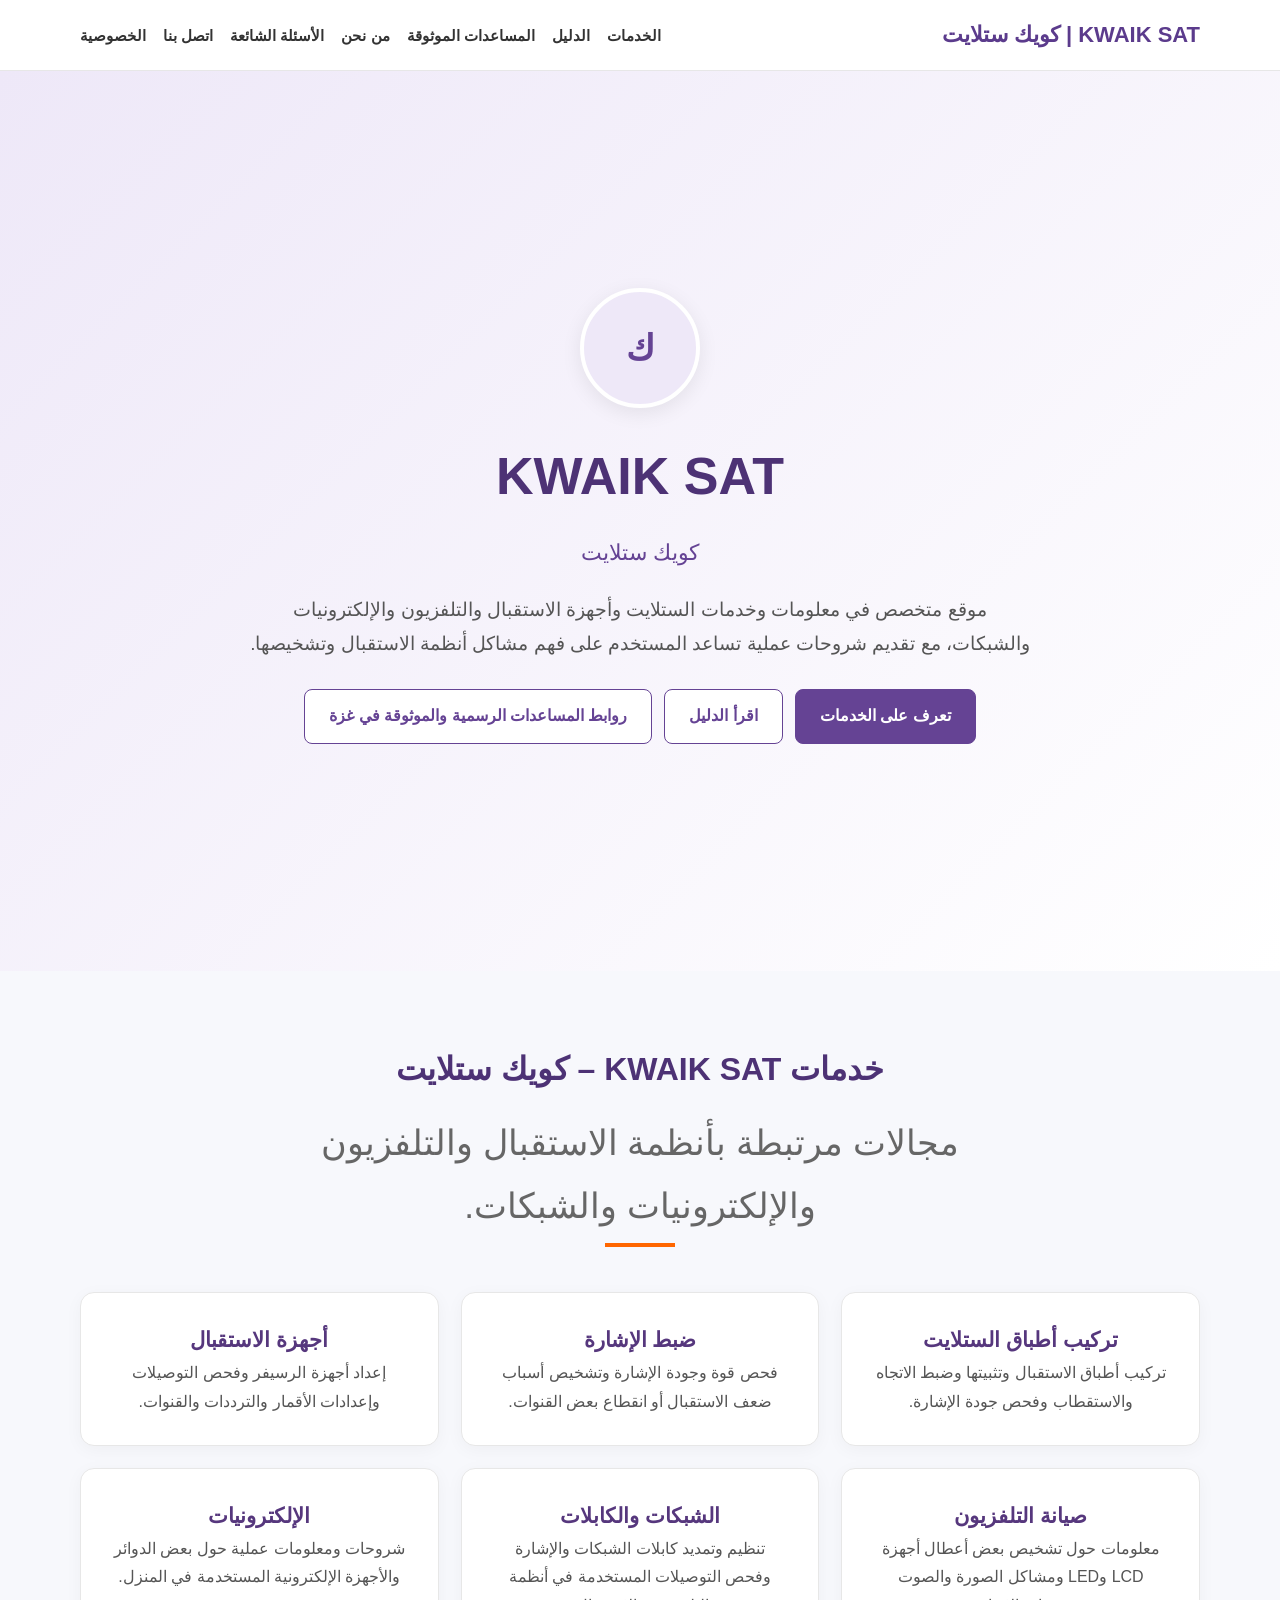
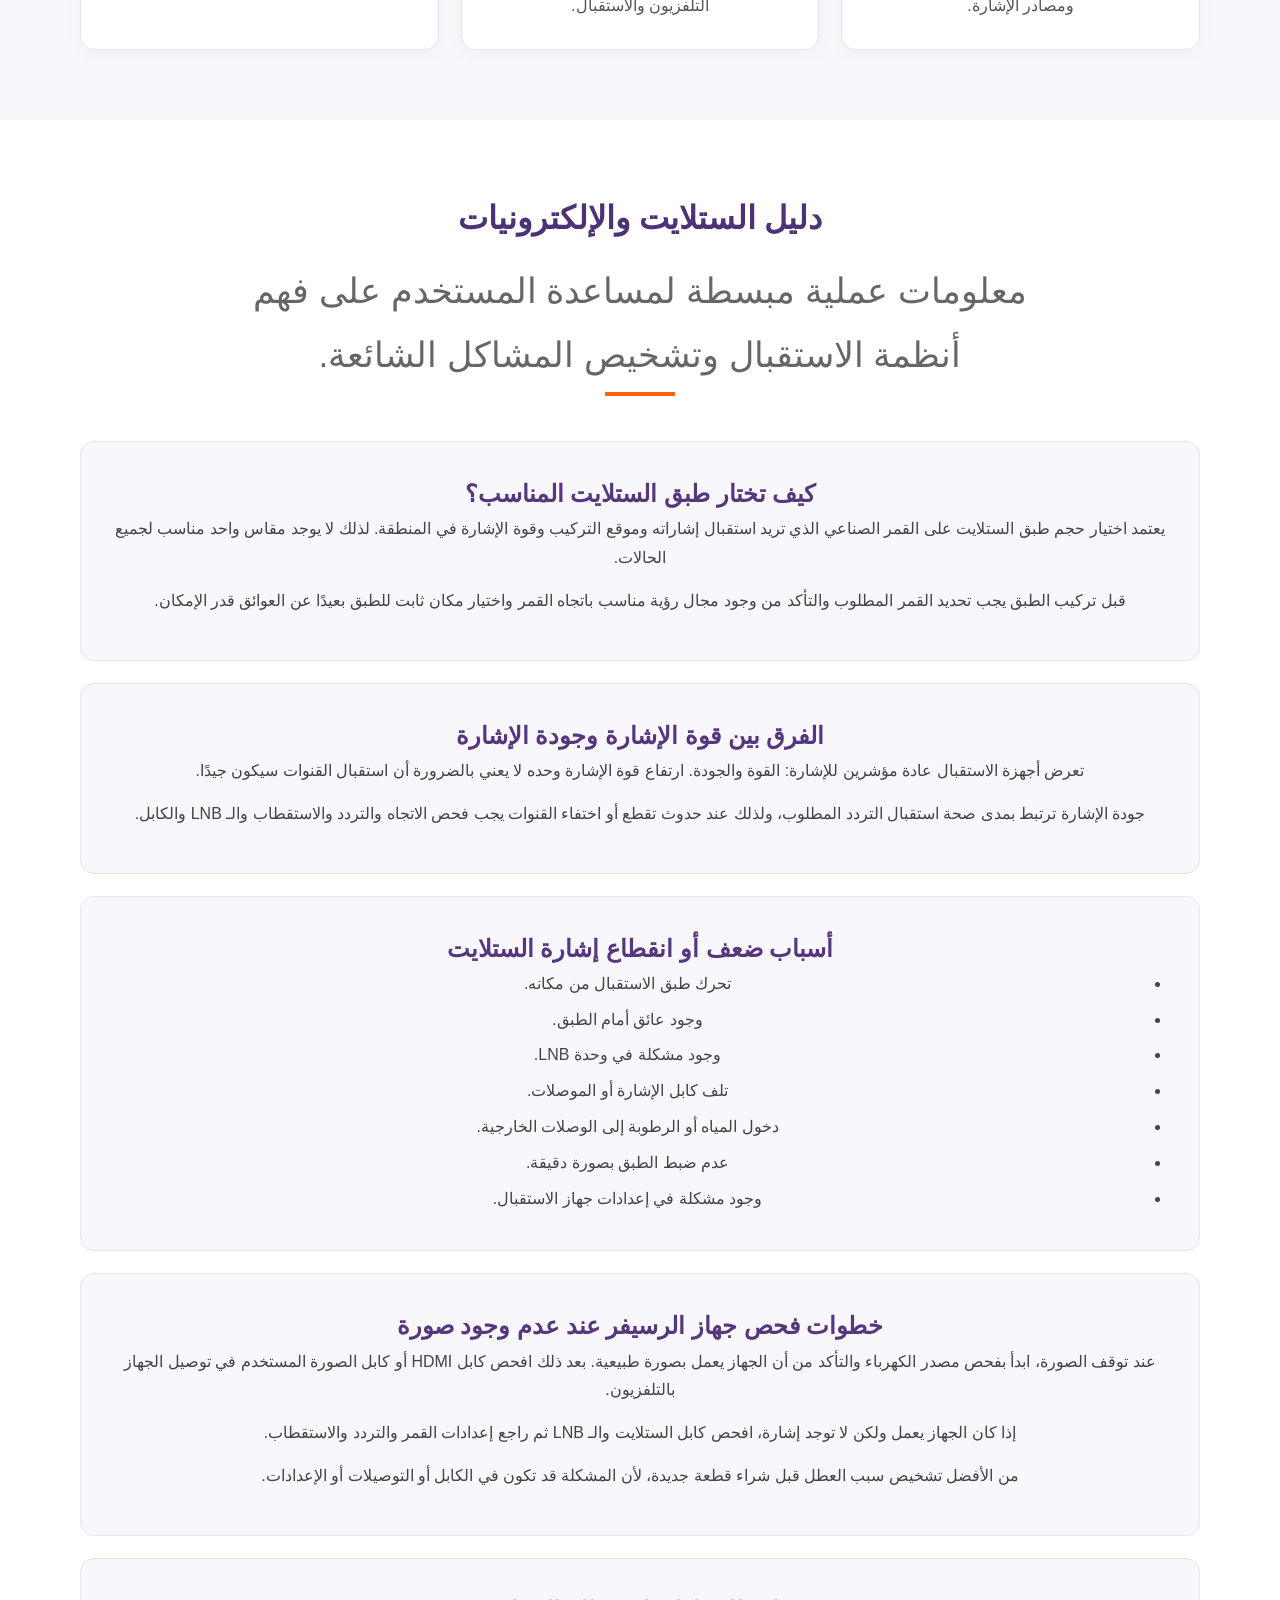
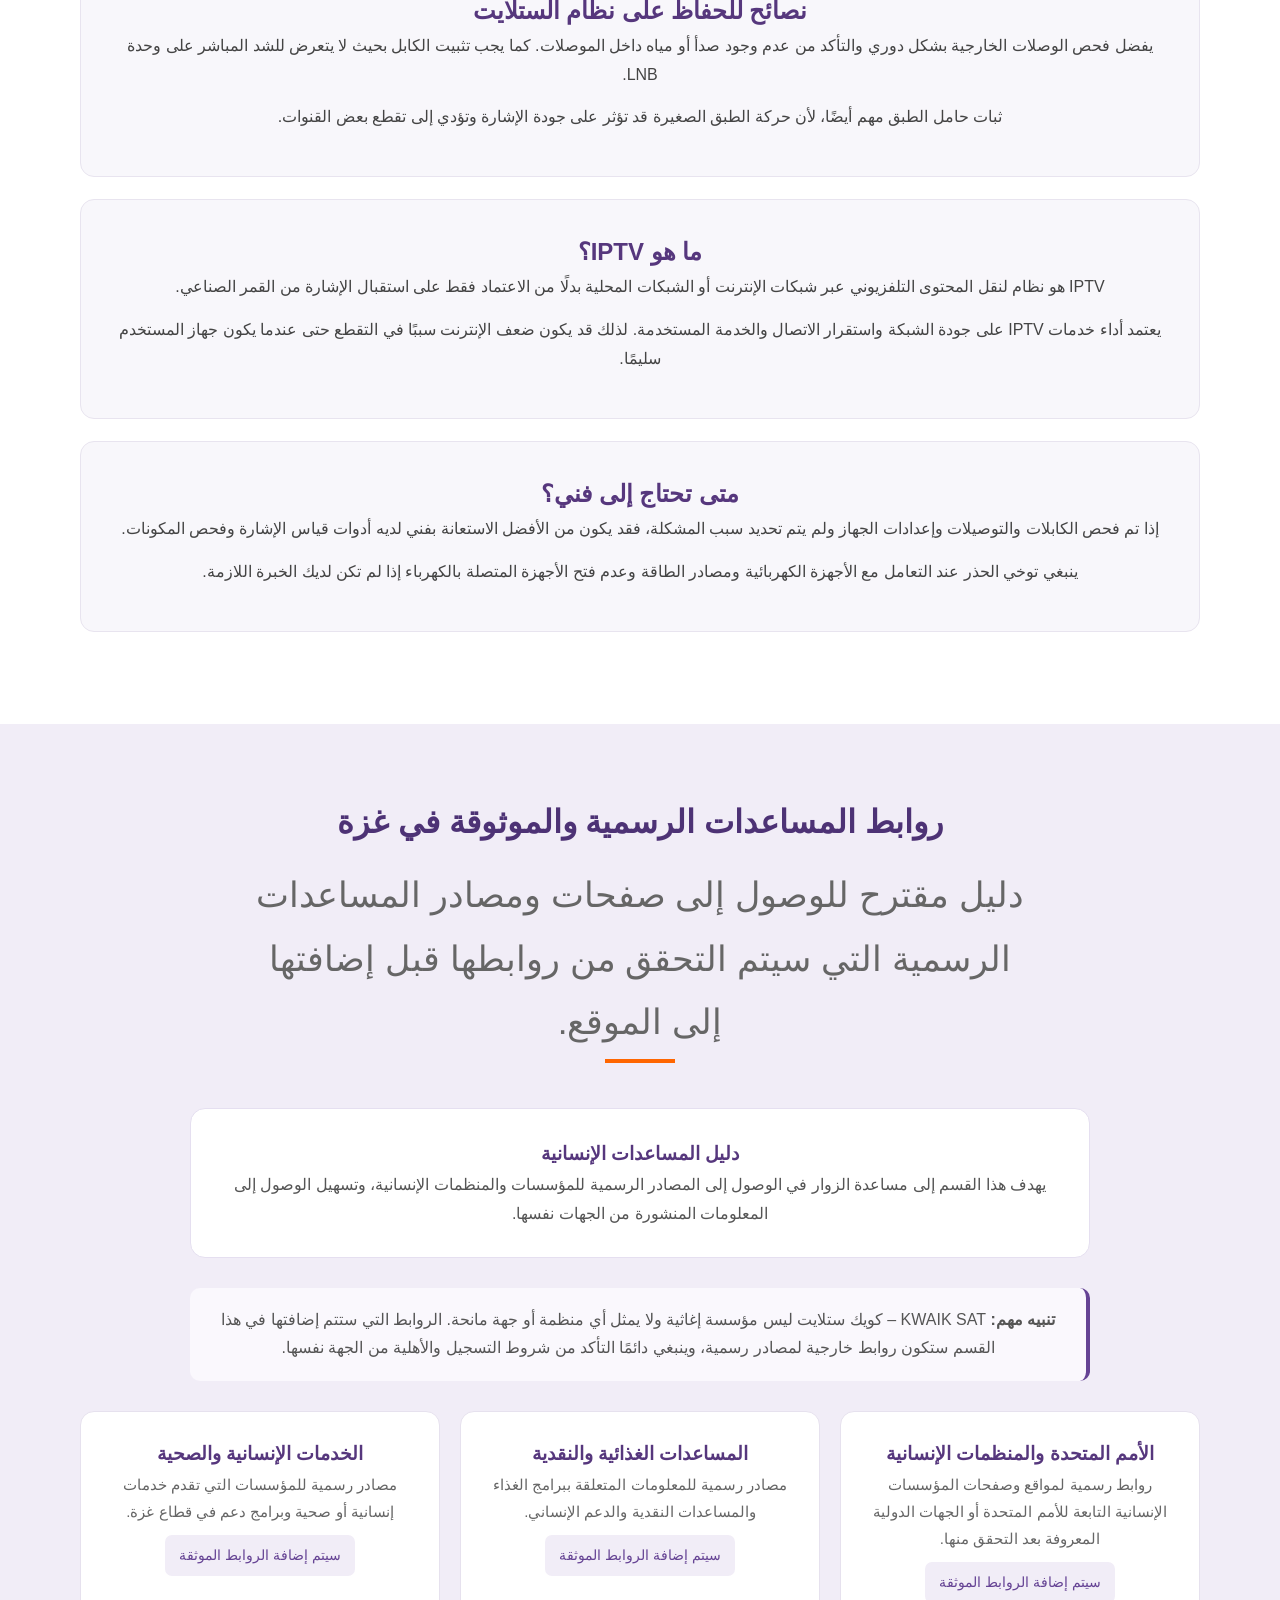
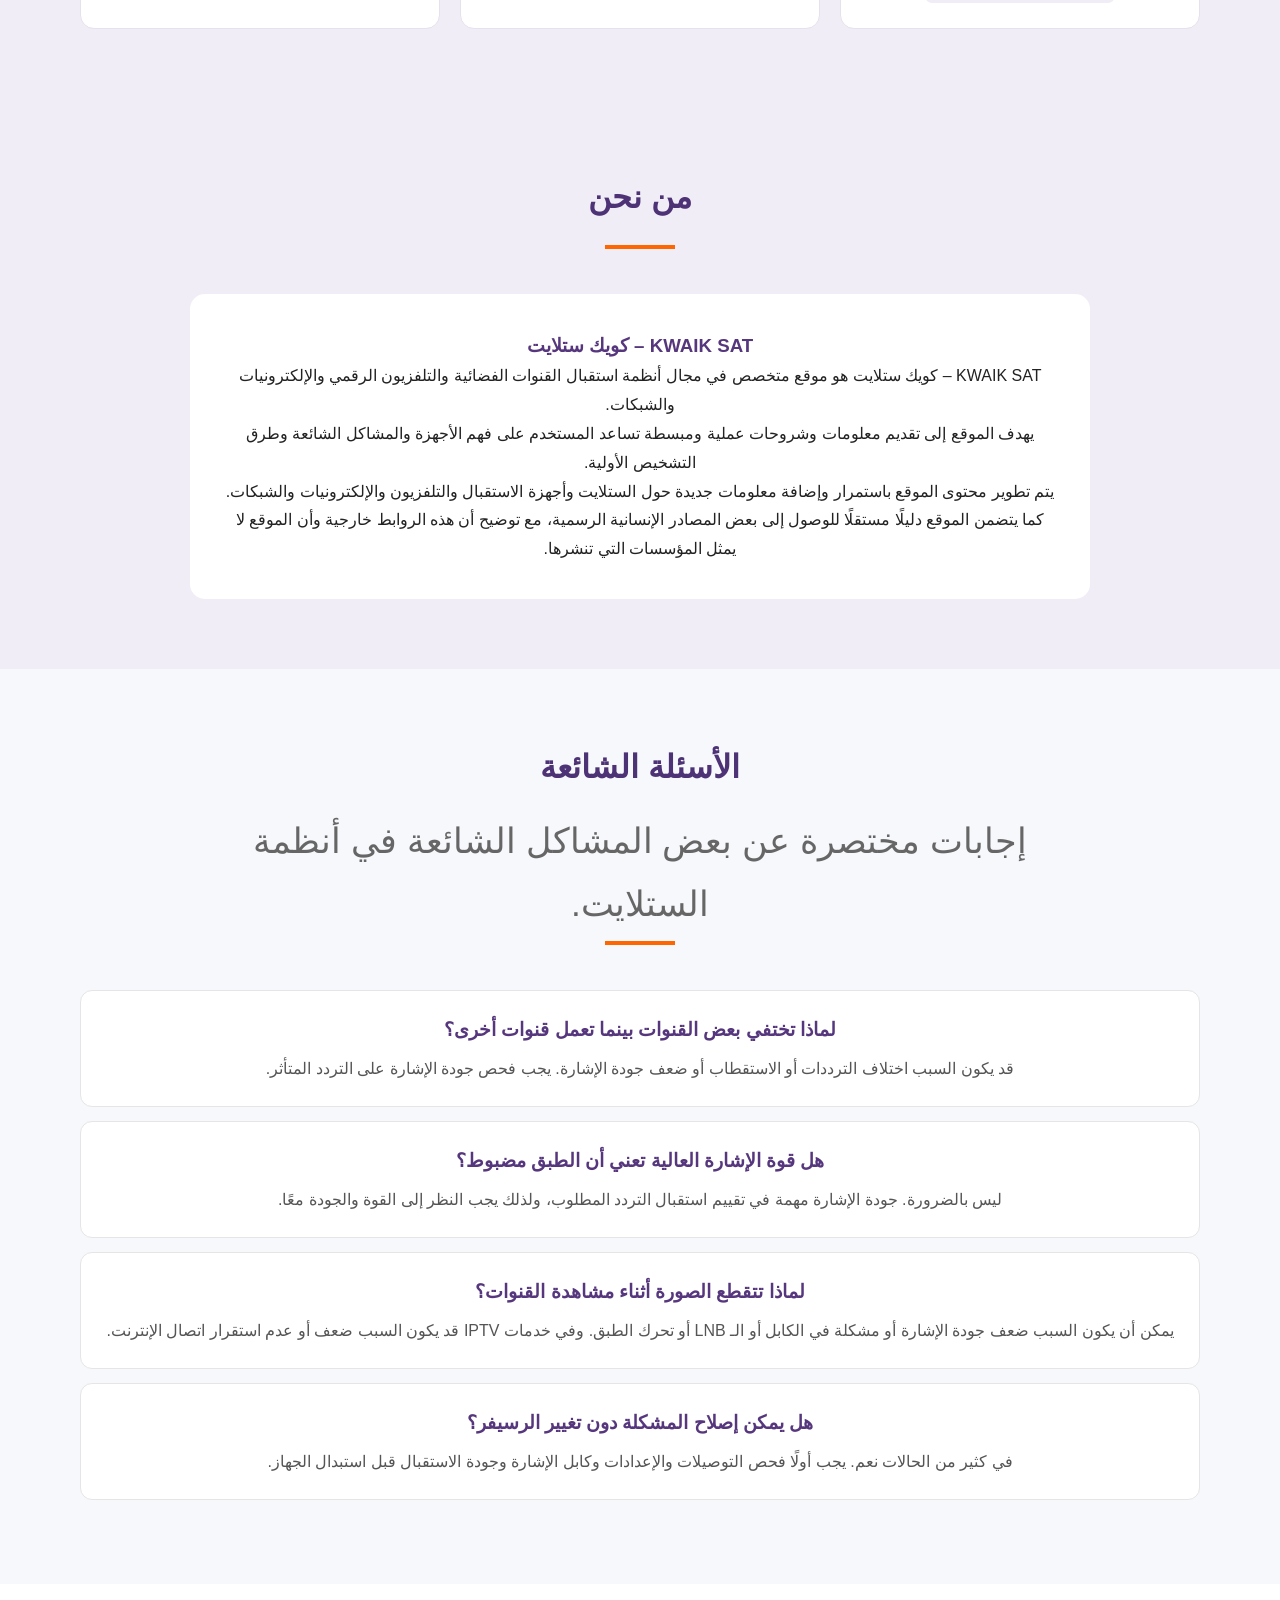
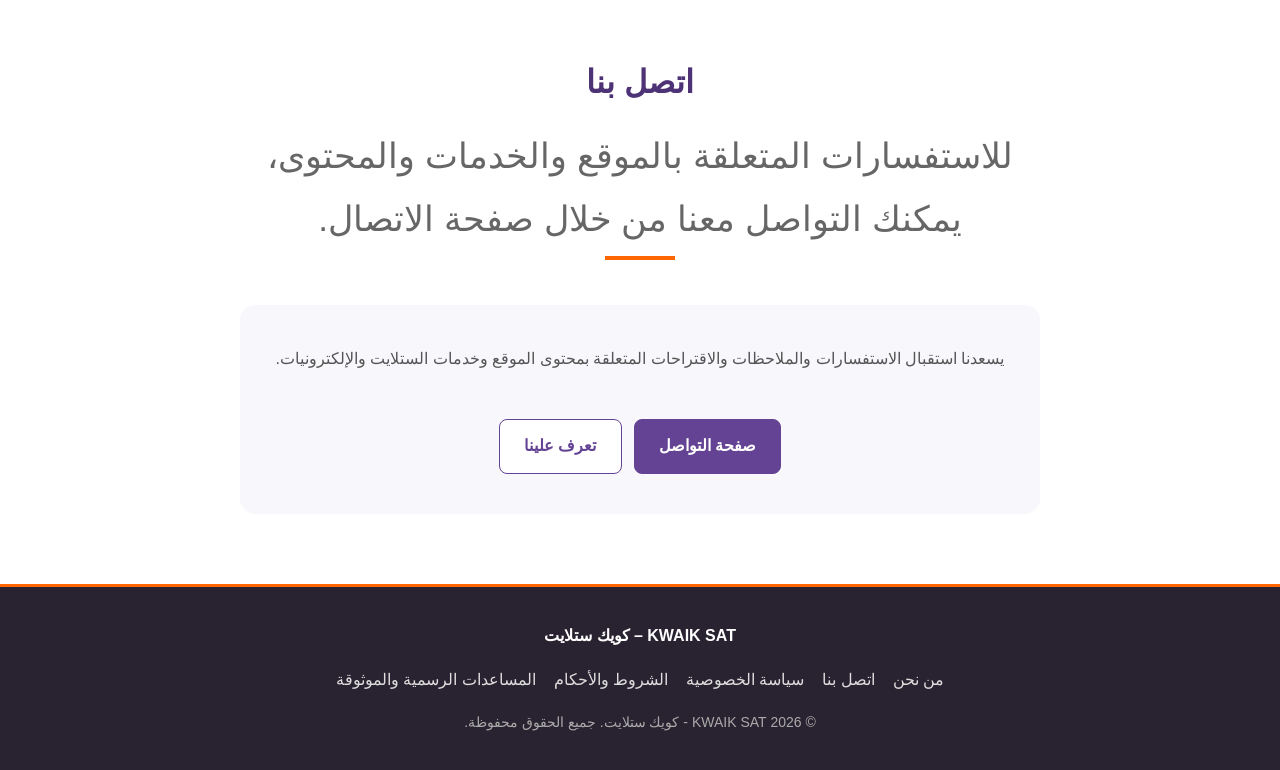
==== commit c9f39c2d: "Fix mobile menu and update site branding Update the mobile navigation menu with a white background a" ====
--- a/index.html
+++ b/index.html
@@ -1,488 +1,525 @@
-<!DOCTYPE html><html lang="ar" dir="rtl">
+<!DOCTYPE html>
+<html lang="ar" dir="rtl">
+
 <head>
     <meta charset="UTF-8">
-    <meta name="viewport" content="width=device-width, initial-scale=1.0"><title>أبو كويك ساتلايت | Kawaik Satellite | الستلايت والإلكترونيات</title>
-
-<meta name="description" content="أبو كويك ساتلايت - Kawaik Satellite. موقع متخصص في الستلايت وأجهزة الاستقبال والتلفزيون والإلكترونيات والشبكات، مع شروحات عملية وأدلة مفيدة للمستخدم.">
-
-<meta name="keywords" content="أبو كويك ساتلايت, كاوايك ساتلايت, Kawaik Satellite, ستلايت, تركيب دش, صيانة رسيفر, ضبط طبق, LNB, IPTV, تلفزيون, إلكترونيات, شبكات">
-
-<meta name="author" content="Abu Kawaik Satellite - Kawaik Satellite">
-<meta name="robots" content="index, follow">
-
-<link rel="canonical" href="https://kawaik-sataliite-a4jf.onrender.com/">
-
-<link rel="stylesheet" href="style.css">
-
-<style>
-    * {
-        box-sizing: border-box;
-    }
-
-    html {
-        scroll-behavior: smooth;
-    }
-
-    body {
-        margin: 0;
-        font-family: Arial, Tahoma, sans-serif;
-        background: #f7f8fc;
-        color: #222;
-        line-height: 1.8;
-    }
-
-    a {
-        color: inherit;
-        text-decoration: none;
-    }
-
-    .container {
-        width: min(1120px, 92%);
-        margin: auto;
-    }
-
-    header {
-        background: #ffffff;
-        border-bottom: 1px solid #e7e7e7;
-        position: sticky;
-        top: 0;
-        z-index: 1000;
-    }
-
-    .nav {
-        min-height: 70px;
-        display: flex;
-        align-items: center;
-        justify-content: space-between;
-        gap: 20px;
-    }
-
-    .logo {
-        font-size: 22px;
-        font-weight: bold;
-        color: #5b3b8c;
-        white-space: nowrap;
-    }
-
-    .menu {
-        display: flex;
-        flex-wrap: wrap;
-        gap: 17px;
-        align-items: center;
-    }
-
-    .menu a {
-        color: #333;
-        font-size: 15px;
-    }
-
-    .menu a:hover {
-        color: #6b46a1;
-    }
-
-    .hero {
-        background: linear-gradient(135deg, #eee8f8, #ffffff);
-        padding: 70px 0 80px;
-    }
-
-    .hero-content {
-        max-width: 900px;
-        margin: auto;
-        text-align: center;
-    }
-
-    .profile-image {
-        width: 120px;
-        height: 120px;
-        margin: 0 auto 22px;
-        border-radius: 50%;
-        overflow: hidden;
-        background: #eee8f8;
-        border: 4px solid #ffffff;
-        box-shadow: 0 5px 20px rgba(0,0,0,0.08);
-        display: flex;
-        align-items: center;
-        justify-content: center;
-    }
-
-    .profile-image img {
-        width: 100%;
-        height: 100%;
-        object-fit: cover;
-        display: block;
-    }
-
-    .profile-fallback {
-        display: none;
-        color: #654394;
-        font-size: 35px;
-        font-weight: bold;
-    }
-
-    .hero h1 {
-        margin: 0 0 10px;
-        font-size: clamp(32px, 6vw, 52px);
-        color: #4d3275;
-    }
-
-    .hero h2 {
-        margin: 0 0 20px;
-        color: #654394;
-        font-size: 22px;
-        font-weight: normal;
-    }
-
-    .hero p {
-        font-size: 19px;
-        color: #555;
-        margin: 0 auto 28px;
-        max-width: 780px;
-    }
-
-    .buttons {
-        display: flex;
-        justify-content: center;
-        flex-wrap: wrap;
-        gap: 12px;
-    }
-
-    .button {
-        display: inline-block;
-        padding: 12px 24px;
-        border-radius: 8px;
-        background: #654394;
-        color: #ffffff;
-        font-weight: bold;
-        border: 1px solid #654394;
-        transition: 0.2s;
-    }
-
-    .button:hover {
-        opacity: 0.9;
-        transform: translateY(-1px);
-    }
-
-    .button.secondary {
-        background: #ffffff;
-        color: #654394;
-        border: 1px solid #654394;
-    }
-
-    section {
-        padding: 70px 0;
-    }
-
-    .section-title {
-        text-align: center;
-        max-width: 800px;
-        margin: 0 auto 45px;
-    }
-
-    .section-title h2 {
-        color: #4d3275;
-        font-size: 32px;
-        margin: 0 0 12px;
-    }
-
-    .section-title p {
-        color: #666;
-        margin: 0;
-    }
-
-    .cards {
-        display: grid;
-        grid-template-columns: repeat(3, 1fr);
-        gap: 22px;
-    }
-
-    .card {
-        background: #ffffff;
-        border: 1px solid #e7e7e7;
-        border-radius: 14px;
-        padding: 28px;
-        box-shadow: 0 4px 18px rgba(0,0,0,0.04);
-    }
-
-    .card h3 {
-        color: #56377d;
-        margin-top: 0;
-        font-size: 21px;
-    }
-
-    .card p {
-        color: #555;
-        margin-bottom: 0;
-    }
-
-    .guide {
-        background: #ffffff;
-    }
-
-    .article {
-        background: #f8f7fb;
-        border-radius: 14px;
-        padding: 30px;
-        margin-bottom: 22px;
-        border: 1px solid #e8e4ef;
-    }
-
-    .article h3 {
-        margin-top: 0;
-        color: #56377d;
-        font-size: 24px;
-    }
-
-    .article p {
-        color: #444;
-        margin-bottom: 14px;
-    }
-
-    .article ul {
-        padding-right: 25px;
-        color: #444;
-    }
-
-    .article li {
-        margin-bottom: 7px;
-    }
-
-    .aid-section {
-        background: #f1edf7;
-    }
-
-    .aid-intro {
-        max-width: 900px;
-        margin: 0 auto 30px;
-        background: #ffffff;
-        border: 1px solid #e5dff0;
-        border-radius: 15px;
-        padding: 28px;
-        text-align: center;
-    }
-
-    .aid-intro h3 {
-        margin-top: 0;
-        color: #56377d;
-    }
-
-    .aid-intro p {
-        color: #555;
-        margin-bottom: 0;
-    }
-
-    .aid-notice {
-        max-width: 900px;
-        margin: 0 auto 30px;
-        padding: 18px 22px;
-        background: #faf8fd;
-        border-right: 4px solid #654394;
-        border-radius: 10px;
-        color: #555;
-    }
-
-    .aid-cards {
-        display: grid;
-        grid-template-columns: repeat(3, 1fr);
-        gap: 20px;
-    }
-
-    .aid-card {
-        background: #ffffff;
-        border: 1px solid #e6e1ee;
-        border-radius: 14px;
-        padding: 25px;
-        text-align: center;
-    }
-
-    .aid-card h3 {
-        color: #56377d;
-        margin-top: 0;
-    }
-
-    .aid-card p {
-        color: #666;
-        font-size: 15px;
-    }
-
-    .aid-card .coming {
-        display: inline-block;
-        margin-top: 10px;
-        padding: 8px 14px;
-        border-radius: 7px;
-        background: #f1edf7;
-        color: #654394;
-        font-size: 14px;
-    }
-
-    .about {
-        background: #f1edf7;
-    }
-
-    .about-box {
-        background: #ffffff;
-        border-radius: 15px;
-        padding: 35px;
-        max-width: 900px;
-        margin: auto;
-    }
-
-    .about-box h3 {
-        color: #56377d;
-        margin-top: 0;
-    }
-
-    .faq-item {
-        background: #ffffff;
-        border: 1px solid #e5e5e5;
-        border-radius: 12px;
-        margin-bottom: 14px;
-        padding: 22px 25px;
-    }
-
-    .faq-item h3 {
-        margin: 0 0 8px;
-        color: #56377d;
-        font-size: 19px;
-    }
-
-    .faq-item p {
-        margin: 0;
-        color: #555;
-    }
-
-    .contact {
-        background: #ffffff;
-    }
-
-    .contact-box {
-        max-width: 800px;
-        margin: auto;
-        text-align: center;
-        background: #f8f7fb;
-        padding: 40px 25px;
-        border-radius: 15px;
-    }
-
-    .contact-box p {
-        color: #555;
-    }
-
-    .contact-links {
-        display: flex;
-        justify-content: center;
-        flex-wrap: wrap;
-        gap: 12px;
-        margin-top: 25px;
-    }
-
-    footer {
-        background: #292331;
-        color: #ffffff;
-        padding: 35px 0;
-    }
-
-    .footer-content {
-        text-align: center;
-    }
-
-    .footer-links {
-        display: flex;
-        justify-content: center;
-        flex-wrap: wrap;
-        gap: 18px;
-        margin: 15px 0;
-    }
-
-    .footer-links a {
-        color: #ddd;
-    }
-
-    .copyright {
-        color: #aaa;
-        font-size: 14px;
-    }
-
-    @media (max-width: 850px) {
-        .cards,
+    <meta name="viewport" content="width=device-width, initial-scale=1.0">
+
+    <title>KWAIK SAT | كويك ستلايت | الستلايت والإلكترونيات</title>
+
+    <meta name="description" content="KWAIK SAT - كويك ستلايت. موقع متخصص في الستلايت وأجهزة الاستقبال والتلفزيون والإلكترونيات والشبكات، مع شروحات عملية وأدلة مفيدة للمستخدم.">
+
+    <meta name="keywords" content="KWAIK SAT, كويك ستلايت, أبو كويك ساتلايت, Kawaik Satellite, ستلايت, تركيب دش, صيانة رسيفر, ضبط طبق, LNB, IPTV, تلفزيون, إلكترونيات, شبكات">
+
+    <meta name="author" content="KWAIK SAT - كويك ستلايت">
+    <meta name="robots" content="index, follow">
+
+    <link rel="canonical" href="https://kawaik-sataliite-a4jf.onrender.com/">
+
+    <link rel="stylesheet" href="style.css">
+
+    <style>
+        * {
+            box-sizing: border-box;
+        }
+
+        html {
+            scroll-behavior: smooth;
+        }
+
+        body {
+            margin: 0;
+            font-family: Arial, Tahoma, sans-serif;
+            background: #f7f8fc;
+            color: #222;
+            line-height: 1.8;
+        }
+
+        a {
+            color: inherit;
+            text-decoration: none;
+        }
+
+        .container {
+            width: min(1120px, 92%);
+            margin: auto;
+        }
+
+        header {
+            background: #ffffff;
+            border-bottom: 1px solid #e7e7e7;
+            position: sticky;
+            top: 0;
+            z-index: 1000;
+        }
+
+        .nav {
+            min-height: 70px;
+            display: flex;
+            align-items: center;
+            justify-content: space-between;
+            gap: 20px;
+        }
+
+        .logo {
+            font-size: 22px;
+            font-weight: bold;
+            color: #5b3b8c;
+            white-space: nowrap;
+        }
+
+        .menu {
+            display: flex;
+            flex-wrap: wrap;
+            gap: 17px;
+            align-items: center;
+        }
+
+        .menu a {
+            color: #333;
+            font-size: 15px;
+        }
+
+        .menu a:hover {
+            color: #6b46a1;
+        }
+
+        .hero {
+            background: linear-gradient(135deg, #eee8f8, #ffffff);
+            padding: 70px 0 80px;
+        }
+
+        .hero-content {
+            max-width: 900px;
+            margin: auto;
+            text-align: center;
+        }
+
+        .profile-image {
+            width: 120px;
+            height: 120px;
+            margin: 0 auto 22px;
+            border-radius: 50%;
+            overflow: hidden;
+            background: #eee8f8;
+            border: 4px solid #ffffff;
+            box-shadow: 0 5px 20px rgba(0,0,0,0.08);
+            display: flex;
+            align-items: center;
+            justify-content: center;
+        }
+
+        .profile-image img {
+            width: 100%;
+            height: 100%;
+            object-fit: cover;
+            display: block;
+        }
+
+        .profile-fallback {
+            display: none;
+            color: #654394;
+            font-size: 35px;
+            font-weight: bold;
+        }
+
+        .hero h1 {
+            margin: 0 0 10px;
+            font-size: clamp(32px, 6vw, 52px);
+            color: #4d3275;
+        }
+
+        .hero h2 {
+            margin: 0 0 20px;
+            color: #654394;
+            font-size: 22px;
+            font-weight: normal;
+        }
+
+        .hero p {
+            font-size: 19px;
+            color: #555;
+            margin: 0 auto 28px;
+            max-width: 780px;
+        }
+
+        .buttons {
+            display: flex;
+            justify-content: center;
+            flex-wrap: wrap;
+            gap: 12px;
+        }
+
+        .button {
+            display: inline-block;
+            padding: 12px 24px;
+            border-radius: 8px;
+            background: #654394;
+            color: #ffffff;
+            font-weight: bold;
+            border: 1px solid #654394;
+            transition: 0.2s;
+        }
+
+        .button:hover {
+            opacity: 0.9;
+            transform: translateY(-1px);
+        }
+
+        .button.secondary {
+            background: #ffffff;
+            color: #654394;
+            border: 1px solid #654394;
+        }
+
+        section {
+            padding: 70px 0;
+        }
+
+        .section-title {
+            text-align: center;
+            max-width: 800px;
+            margin: 0 auto 45px;
+        }
+
+        .section-title h2 {
+            color: #4d3275;
+            font-size: 32px;
+            margin: 0 0 12px;
+        }
+
+        .section-title p {
+            color: #666;
+            margin: 0;
+        }
+
+        .cards {
+            display: grid;
+            grid-template-columns: repeat(3, 1fr);
+            gap: 22px;
+        }
+
+        .card {
+            background: #ffffff;
+            border: 1px solid #e7e7e7;
+            border-radius: 14px;
+            padding: 28px;
+            box-shadow: 0 4px 18px rgba(0,0,0,0.04);
+        }
+
+        .card h3 {
+            color: #56377d;
+            margin-top: 0;
+            font-size: 21px;
+        }
+
+        .card p {
+            color: #555;
+            margin-bottom: 0;
+        }
+
+        .guide {
+            background: #ffffff;
+        }
+
+        .article {
+            background: #f8f7fb;
+            border-radius: 14px;
+            padding: 30px;
+            margin-bottom: 22px;
+            border: 1px solid #e8e4ef;
+        }
+
+        .article h3 {
+            margin-top: 0;
+            color: #56377d;
+            font-size: 24px;
+        }
+
+        .article p {
+            color: #444;
+            margin-bottom: 14px;
+        }
+
+        .article ul {
+            padding-right: 25px;
+            color: #444;
+        }
+
+        .article li {
+            margin-bottom: 7px;
+        }
+
+        .aid-section {
+            background: #f1edf7;
+        }
+
+        .aid-intro {
+            max-width: 900px;
+            margin: 0 auto 30px;
+            background: #ffffff;
+            border: 1px solid #e5dff0;
+            border-radius: 15px;
+            padding: 28px;
+            text-align: center;
+        }
+
+        .aid-intro h3 {
+            margin-top: 0;
+            color: #56377d;
+        }
+
+        .aid-intro p {
+            color: #555;
+            margin-bottom: 0;
+        }
+
+        .aid-notice {
+            max-width: 900px;
+            margin: 0 auto 30px;
+            padding: 18px 22px;
+            background: #faf8fd;
+            border-right: 4px solid #654394;
+            border-radius: 10px;
+            color: #555;
+        }
+
         .aid-cards {
-            grid-template-columns: 1fr 1fr;
-        }
-
-        .nav {
-            flex-direction: column;
-            padding: 15px 0;
-        }
-
-        .menu {
+            display: grid;
+            grid-template-columns: repeat(3, 1fr);
+            gap: 20px;
+        }
+
+        .aid-card {
+            background: #ffffff;
+            border: 1px solid #e6e1ee;
+            border-radius: 14px;
+            padding: 25px;
+            text-align: center;
+        }
+
+        .aid-card h3 {
+            color: #56377d;
+            margin-top: 0;
+        }
+
+        .aid-card p {
+            color: #666;
+            font-size: 15px;
+        }
+
+        .aid-card .coming {
+            display: inline-block;
+            margin-top: 10px;
+            padding: 8px 14px;
+            border-radius: 7px;
+            background: #f1edf7;
+            color: #654394;
+            font-size: 14px;
+        }
+
+        .about {
+            background: #f1edf7;
+        }
+
+        .about-box {
+            background: #ffffff;
+            border-radius: 15px;
+            padding: 35px;
+            max-width: 900px;
+            margin: auto;
+        }
+
+        .about-box h3 {
+            color: #56377d;
+            margin-top: 0;
+        }
+
+        .faq-item {
+            background: #ffffff;
+            border: 1px solid #e5e5e5;
+            border-radius: 12px;
+            margin-bottom: 14px;
+            padding: 22px 25px;
+        }
+
+        .faq-item h3 {
+            margin: 0 0 8px;
+            color: #56377d;
+            font-size: 19px;
+        }
+
+        .faq-item p {
+            margin: 0;
+            color: #555;
+        }
+
+        .contact {
+            background: #ffffff;
+        }
+
+        .contact-box {
+            max-width: 800px;
+            margin: auto;
+            text-align: center;
+            background: #f8f7fb;
+            padding: 40px 25px;
+            border-radius: 15px;
+        }
+
+        .contact-box p {
+            color: #555;
+        }
+
+        .contact-links {
+            display: flex;
             justify-content: center;
-        }
-    }
-
-    @media (max-width: 600px) {
-        .cards,
-        .aid-cards {
-            grid-template-columns: 1fr;
-        }
-
-        .hero {
-            padding: 55px 0 60px;
-        }
-
-        section {
-            padding: 50px 0;
-        }
-
-        .article,
-        .about-box,
-        .card,
-        .aid-card,
-        .aid-intro {
-            padding: 22px;
-        }
-
-        .menu {
-            gap: 10px;
-        }
-
-        .menu a {
+            flex-wrap: wrap;
+            gap: 12px;
+            margin-top: 25px;
+        }
+
+        footer {
+            background: #292331;
+            color: #ffffff;
+            padding: 35px 0;
+        }
+
+        .footer-content {
+            text-align: center;
+        }
+
+        .footer-links {
+            display: flex;
+            justify-content: center;
+            flex-wrap: wrap;
+            gap: 18px;
+            margin: 15px 0;
+        }
+
+        .footer-links a {
+            color: #ddd;
+        }
+
+        .copyright {
+            color: #aaa;
             font-size: 14px;
         }
 
-        .logo {
-            font-size: 20px;
-        }
-    }
-</style>
-
-</head><body><header>
-    <div class="container nav">    <a href="#top" class="logo">
-        أبو كويك ساتلايت
-    </a>
-
-    <nav class="menu">
-        <a href="#services">الخدمات</a>
-        <a href="#guide">الدليل</a>
-        <a href="#aid-links">المساعدات الموثوقة</a>
-        <a href="#about">من نحن</a>
-        <a href="#faq">الأسئلة الشائعة</a>
-        <a href="#contact">اتصل بنا</a>
-        <a href="privacy.html">الخصوصية</a>
-    </nav>
-
-</div>
-
-</header><main id="top"><section class="hero">
+        /* إصلاح قائمة الهاتف */
+        @media (max-width: 850px) {
+            .cards,
+            .aid-cards {
+                grid-template-columns: 1fr 1fr;
+            }
+
+            .nav {
+                flex-direction: column;
+                padding: 15px 0;
+            }
+
+            .menu {
+                justify-content: center;
+                width: 100%;
+                background: #ffffff;
+                padding: 12px;
+                border: 1px solid #e5dff0;
+                border-radius: 12px;
+                box-shadow: 0 4px 15px rgba(0,0,0,0.05);
+            }
+
+            .menu a {
+                color: #654394 !important;
+                background: #ffffff !important;
+                font-weight: 600;
+            }
+
+            .menu a:hover {
+                color: #4d3275 !important;
+            }
+        }
+
+        @media (max-width: 600px) {
+            .cards,
+            .aid-cards {
+                grid-template-columns: 1fr;
+            }
+
+            .hero {
+                padding: 55px 0 60px;
+            }
+
+            section {
+                padding: 50px 0;
+            }
+
+            .article,
+            .about-box,
+            .card,
+            .aid-card,
+            .aid-intro {
+                padding: 22px;
+            }
+
+            .menu {
+                gap: 8px;
+                padding: 12px 8px;
+                background: #ffffff !important;
+            }
+
+            .menu a {
+                font-size: 14px;
+                color: #654394 !important;
+                background: #ffffff !important;
+                padding: 4px 6px;
+                border-radius: 5px;
+            }
+
+            .logo {
+                font-size: 20px;
+            }
+        }
+    </style>
+</head>
+
+<body>
+
+<header>
+    <div class="container nav">
+
+        <a href="#top" class="logo">
+            KWAIK SAT | كويك ستلايت
+        </a>
+
+        <nav class="menu">
+            <a href="#services">الخدمات</a>
+            <a href="#guide">الدليل</a>
+            <a href="#aid-links">المساعدات الموثوقة</a>
+            <a href="#about">من نحن</a>
+            <a href="#faq">الأسئلة الشائعة</a>
+            <a href="#contact">اتصل بنا</a>
+            <a href="privacy.html">الخصوصية</a>
+        </nav>
+
+    </div>
+</header>
+
+<main id="top">
+
+<section class="hero">
 
     <div class="container hero-content">
 
         <div class="profile-image">
-            <img src="profile.jpg" alt="أبو كويك ساتلايت" onerror="this.style.display='none'; this.nextElementSibling.style.display='block';">
-            <span class="profile-fallback">أ</span>
-        </div>
-
-        <h1>أبو كويك ساتلايت</h1>
-
-        <h2>Kawaik Satellite</h2>
+            <img src="profile.jpg"
+                 alt="KWAIK SAT - كويك ستلايت"
+                 onerror="this.style.display='none'; this.nextElementSibling.style.display='block';">
+            <span class="profile-fallback">ك</span>
+        </div>
+
+        <h1>KWAIK SAT</h1>
+
+        <h2>كويك ستلايت</h2>
 
         <p>
             موقع متخصص في معلومات وخدمات الستلايت وأجهزة الاستقبال
@@ -516,7 +553,7 @@
 
         <div class="section-title">
 
-            <h2>خدمات أبو كويك ساتلايت</h2>
+            <h2>خدمات KWAIK SAT – كويك ستلايت</h2>
 
             <p>
                 مجالات مرتبطة بأنظمة الاستقبال والتلفزيون
@@ -757,7 +794,7 @@
 
         <div class="aid-notice">
             <strong>تنبيه مهم:</strong>
-            أبو كويك ساتلايت ليس مؤسسة إغاثية ولا يمثل أي منظمة أو جهة
+            KWAIK SAT – كويك ستلايت ليس مؤسسة إغاثية ولا يمثل أي منظمة أو جهة
             مانحة. الروابط التي ستتم إضافتها في هذا القسم ستكون روابط
             خارجية لمصادر رسمية، وينبغي دائمًا التأكد من شروط التسجيل
             والأهلية من الجهة نفسها.
@@ -808,10 +845,10 @@
 
         <div class="about-box">
 
-            <h3>أبو كويك ساتلايت – Kawaik Satellite</h3>
-
-            <p>
-                أبو كويك ساتلايت هو موقع متخصص في مجال أنظمة استقبال
+            <h3>KWAIK SAT – كويك ستلايت</h3>
+
+            <p>
+                KWAIK SAT – كويك ستلايت هو موقع متخصص في مجال أنظمة استقبال
                 القنوات الفضائية والتلفزيون الرقمي والإلكترونيات
                 والشبكات.
             </p>
@@ -943,25 +980,31 @@
 
 </section>
 
-</main><footer><div class="container footer-content">
-
-    <strong>أبو كويك ساتلايت – Kawaik Satellite</strong>
-
-    <div class="footer-links">
-
-        <a href="about.html">من نحن</a>
-        <a href="contact.html">اتصل بنا</a>
-        <a href="privacy.html">سياسة الخصوصية</a>
-        <a href="terms.html">الشروط والأحكام</a>
-        <a href="#aid-links">المساعدات الرسمية والموثوقة</a>
+</main>
+
+<footer>
+
+    <div class="container footer-content">
+
+        <strong>KWAIK SAT – كويك ستلايت</strong>
+
+        <div class="footer-links">
+
+            <a href="about.html">من نحن</a>
+            <a href="contact.html">اتصل بنا</a>
+            <a href="privacy.html">سياسة الخصوصية</a>
+            <a href="terms.html">الشروط والأحكام</a>
+            <a href="#aid-links">المساعدات الرسمية والموثوقة</a>
+
+        </div>
+
+        <div class="copyright">
+            © 2026 KWAIK SAT - كويك ستلايت. جميع الحقوق محفوظة.
+        </div>
 
     </div>
 
-    <div class="copyright">
-        © 2026 Abu Kawaik Satellite - Kawaik Satellite. جميع الحقوق محفوظة.
-    </div>
-
-</div>
-
-</footer></body>
+</footer>
+
+</body>
 </html>
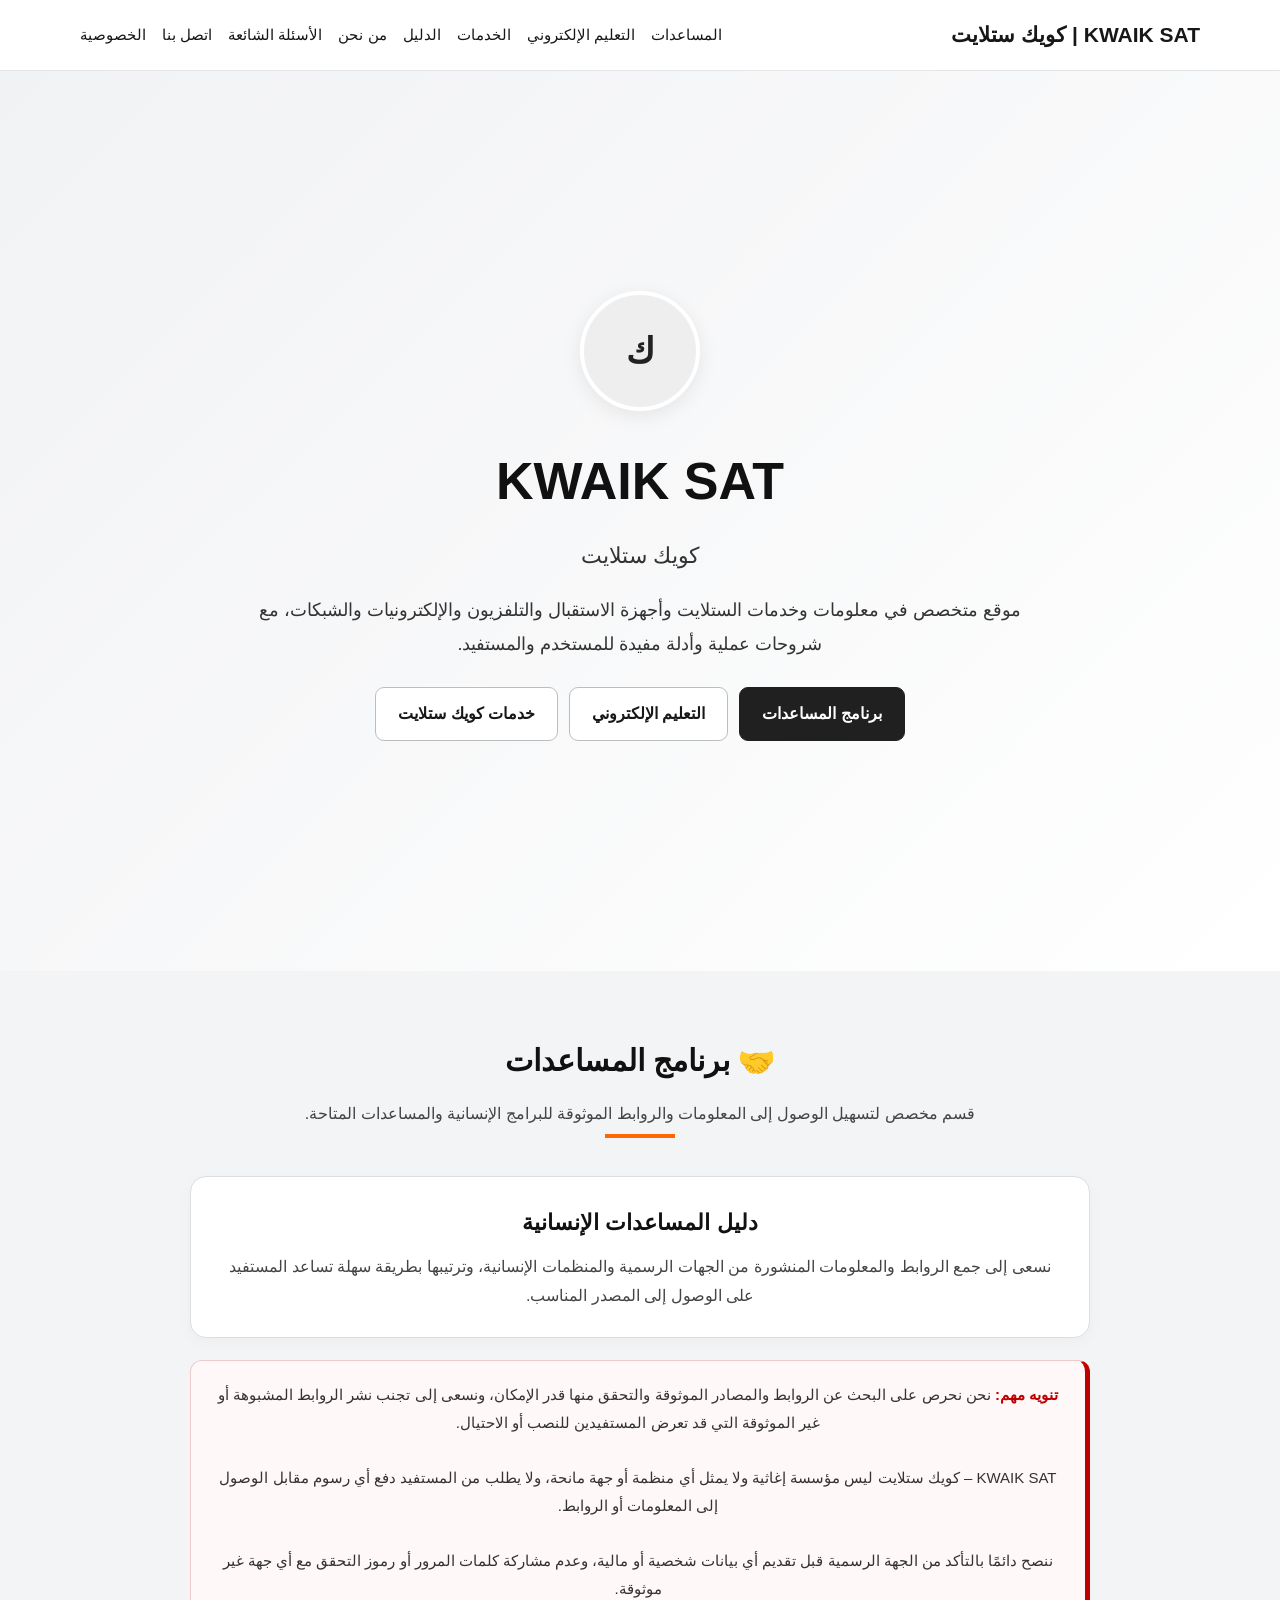
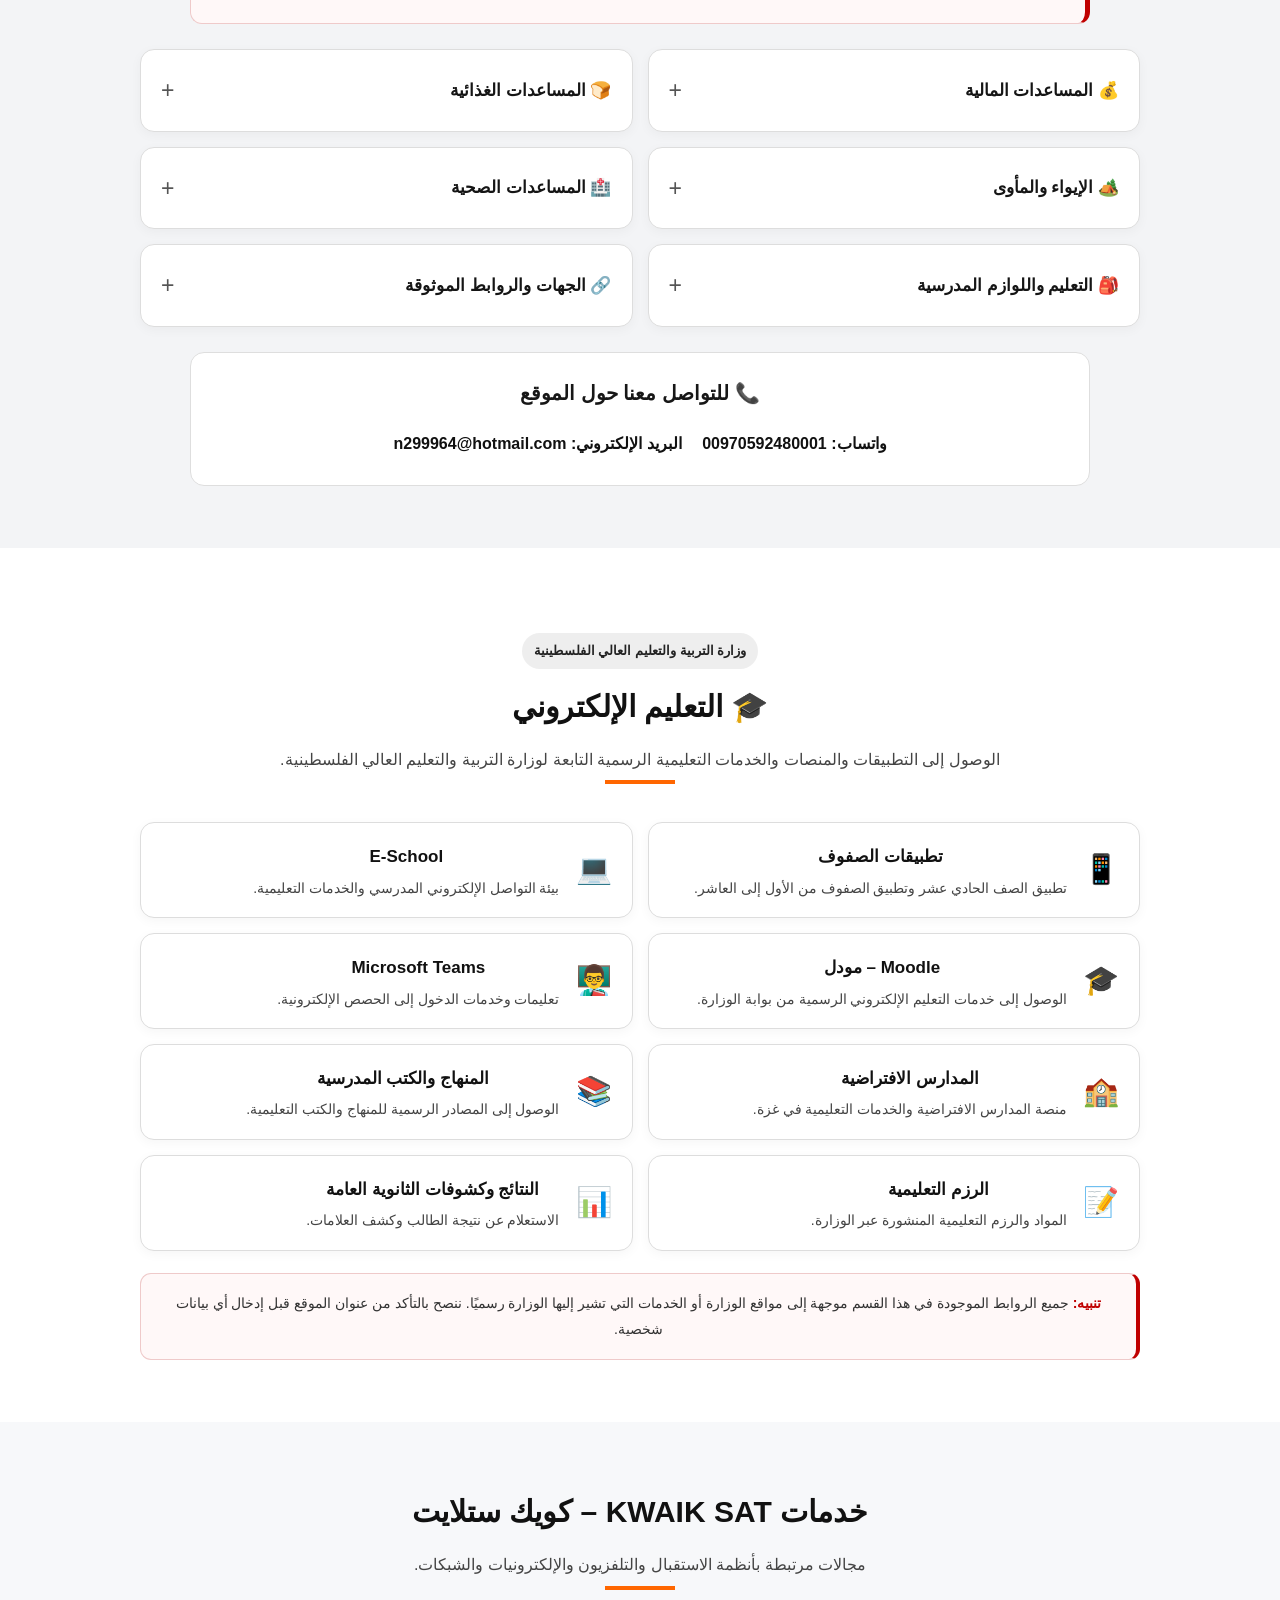
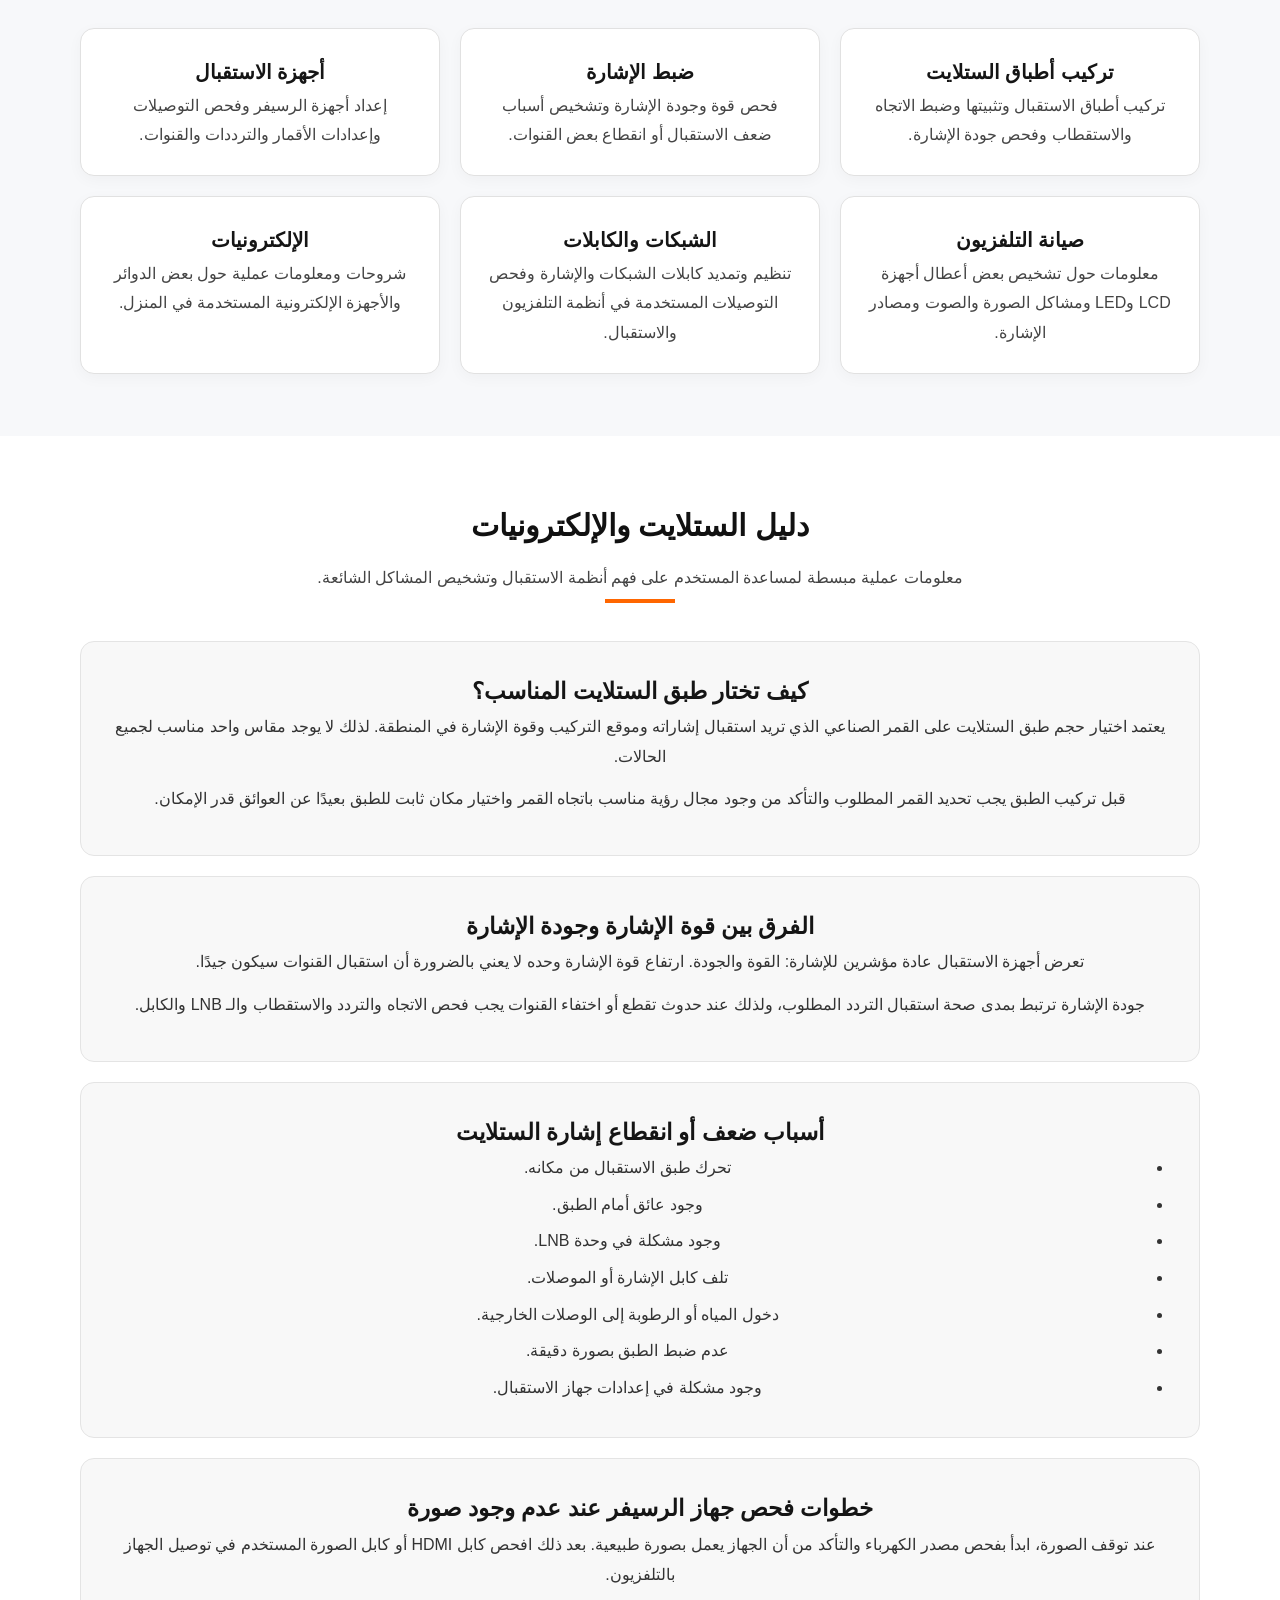
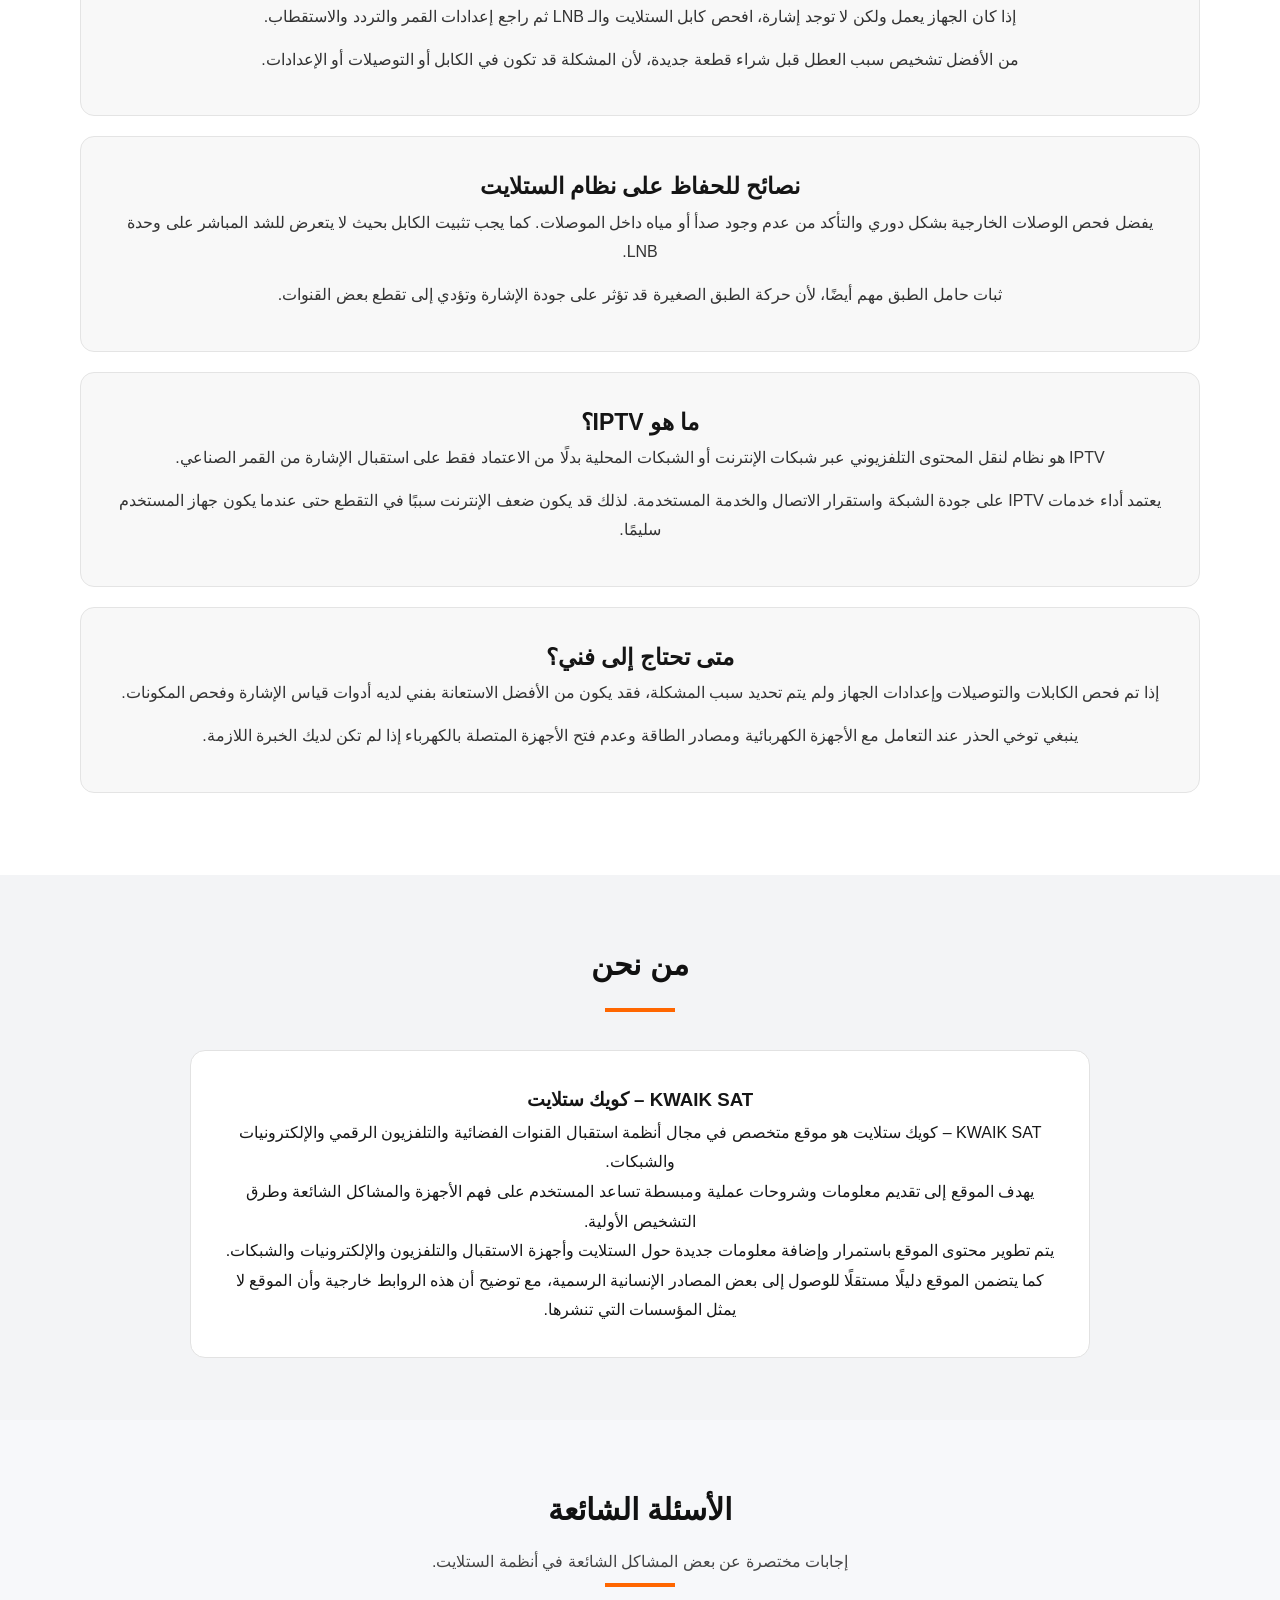
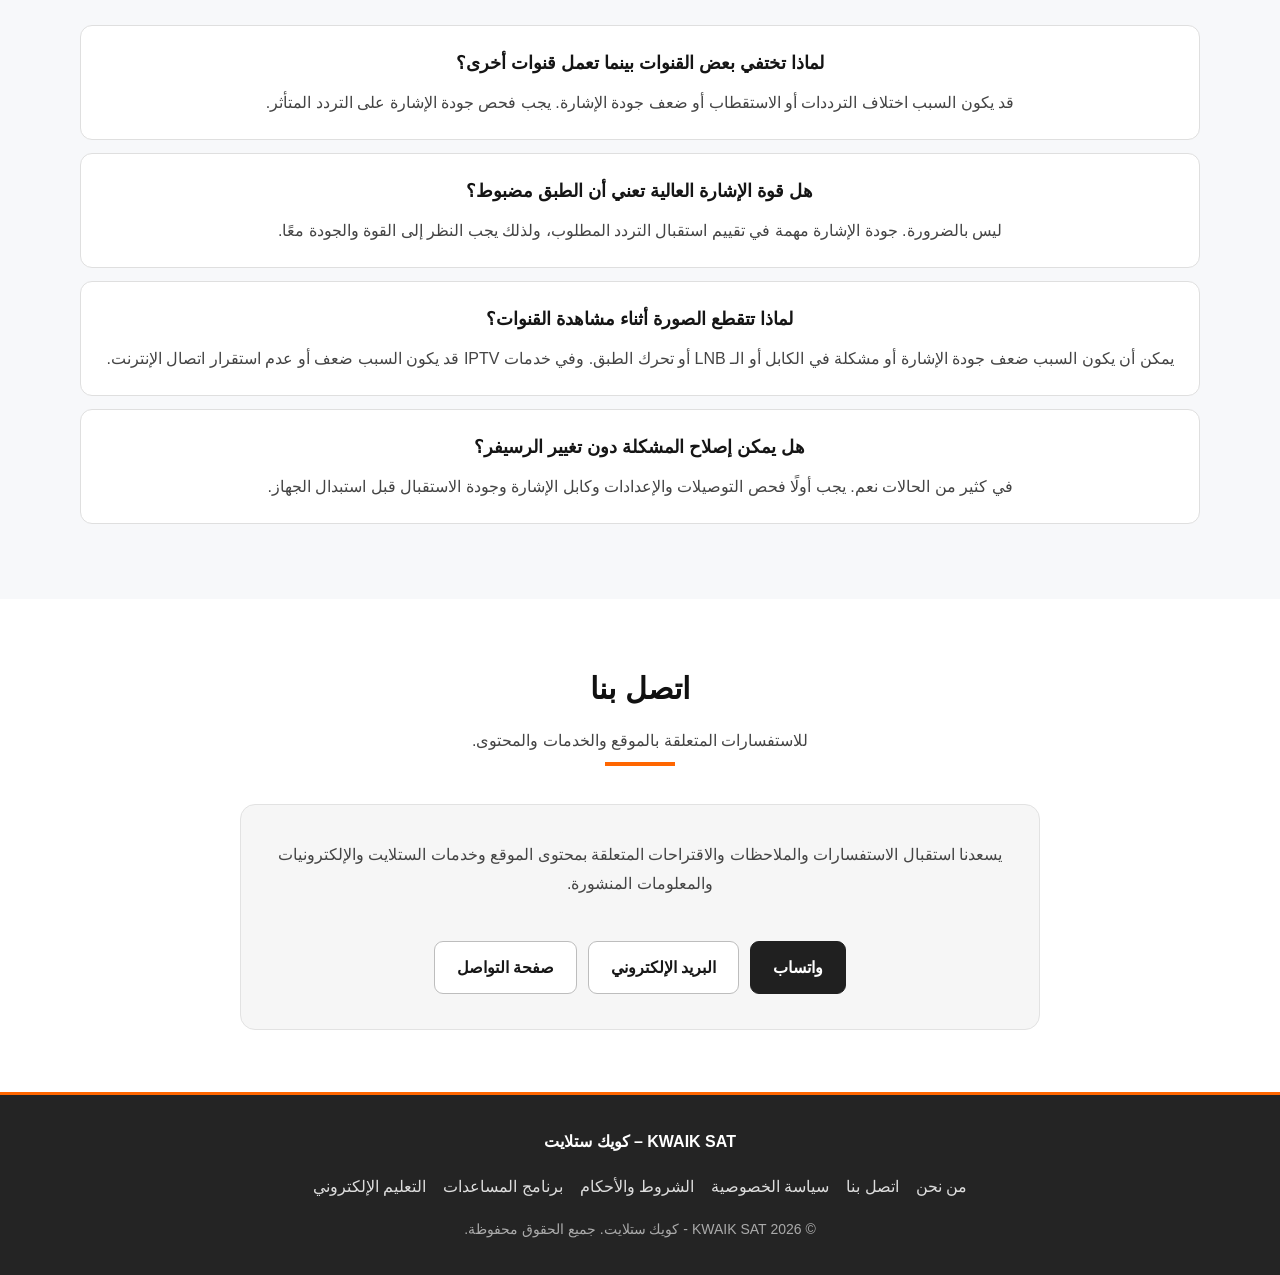
==== commit db6f73ce: "Redesign homepage and add education and aid sections Improve the website layout and readability, add" ====
--- a/index.html
+++ b/index.html
@@ -7,9 +7,9 @@
 
     <title>KWAIK SAT | كويك ستلايت | الستلايت والإلكترونيات</title>
 
-    <meta name="description" content="KWAIK SAT - كويك ستلايت. موقع متخصص في الستلايت وأجهزة الاستقبال والتلفزيون والإلكترونيات والشبكات، مع شروحات عملية وأدلة مفيدة للمستخدم.">
-
-    <meta name="keywords" content="KWAIK SAT, كويك ستلايت, أبو كويك ساتلايت, Kawaik Satellite, ستلايت, تركيب دش, صيانة رسيفر, ضبط طبق, LNB, IPTV, تلفزيون, إلكترونيات, شبكات">
+    <meta name="description" content="KWAIK SAT - كويك ستلايت. موقع متخصص في الستلايت وأجهزة الاستقبال والتلفزيون والإلكترونيات والشبكات، مع شروحات عملية ودليل للمساعدات الموثوقة والتعليم الإلكتروني الفلسطيني.">
+
+    <meta name="keywords" content="KWAIK SAT, كويك ستلايت, أبو كويك ساتلايت, Kawaik Satellite, ستلايت, تركيب دش, صيانة رسيفر, ضبط طبق, LNB, IPTV, تلفزيون, إلكترونيات, شبكات, مساعدات غزة, التعليم الإلكتروني الفلسطيني">
 
     <meta name="author" content="KWAIK SAT - كويك ستلايت">
     <meta name="robots" content="index, follow">
@@ -19,6 +19,7 @@
     <link rel="stylesheet" href="style.css">
 
     <style>
+
         * {
             box-sizing: border-box;
         }
@@ -29,10 +30,11 @@
 
         body {
             margin: 0;
-            font-family: Arial, Tahoma, sans-serif;
-            background: #f7f8fc;
-            color: #222;
-            line-height: 1.8;
+            font-family: Tahoma, Arial, sans-serif;
+            background: #f7f8fa;
+            color: #171717;
+            line-height: 1.85;
+            font-size: 16px;
         }
 
         a {
@@ -45,9 +47,13 @@
             margin: auto;
         }
 
+        /* =========================
+           HEADER
+        ========================= */
+
         header {
             background: #ffffff;
-            border-bottom: 1px solid #e7e7e7;
+            border-bottom: 1px solid #e5e5e5;
             position: sticky;
             top: 0;
             z-index: 1000;
@@ -62,31 +68,38 @@
         }
 
         .logo {
-            font-size: 22px;
-            font-weight: bold;
-            color: #5b3b8c;
+            font-size: 21px;
+            font-weight: 700;
+            color: #171717;
             white-space: nowrap;
         }
 
         .menu {
             display: flex;
             flex-wrap: wrap;
-            gap: 17px;
+            gap: 16px;
             align-items: center;
         }
 
         .menu a {
-            color: #333;
+            color: #171717;
             font-size: 15px;
+            font-weight: 500;
+            transition: 0.2s ease;
         }
 
         .menu a:hover {
-            color: #6b46a1;
-        }
+            color: #000000;
+            text-decoration: underline;
+        }
+
+        /* =========================
+           HERO
+        ========================= */
 
         .hero {
-            background: linear-gradient(135deg, #eee8f8, #ffffff);
-            padding: 70px 0 80px;
+            background: linear-gradient(135deg, #f1f2f4, #ffffff);
+            padding: 58px 0 68px;
         }
 
         .hero-content {
@@ -101,7 +114,7 @@
             margin: 0 auto 22px;
             border-radius: 50%;
             overflow: hidden;
-            background: #eee8f8;
+            background: #eeeeee;
             border: 4px solid #ffffff;
             box-shadow: 0 5px 20px rgba(0,0,0,0.08);
             display: flex;
@@ -118,28 +131,29 @@
 
         .profile-fallback {
             display: none;
-            color: #654394;
+            color: #222222;
             font-size: 35px;
             font-weight: bold;
         }
 
         .hero h1 {
-            margin: 0 0 10px;
+            margin: 0 0 6px;
             font-size: clamp(32px, 6vw, 52px);
-            color: #4d3275;
+            color: #111111;
+            font-weight: 800;
         }
 
         .hero h2 {
-            margin: 0 0 20px;
-            color: #654394;
+            margin: 0 0 18px;
+            color: #333333;
             font-size: 22px;
-            font-weight: normal;
+            font-weight: 500;
         }
 
         .hero p {
-            font-size: 19px;
-            color: #555;
-            margin: 0 auto 28px;
+            font-size: 18px;
+            color: #333333;
+            margin: 0 auto 26px;
             max-width: 780px;
         }
 
@@ -147,212 +161,393 @@
             display: flex;
             justify-content: center;
             flex-wrap: wrap;
-            gap: 12px;
+            gap: 11px;
         }
 
         .button {
             display: inline-block;
-            padding: 12px 24px;
-            border-radius: 8px;
-            background: #654394;
+            padding: 11px 22px;
+            border-radius: 9px;
+            background: #202020;
             color: #ffffff;
-            font-weight: bold;
-            border: 1px solid #654394;
-            transition: 0.2s;
+            font-weight: 700;
+            border: 1px solid #202020;
+            transition: 0.2s ease;
         }
 
         .button:hover {
-            opacity: 0.9;
             transform: translateY(-1px);
+            background: #000000;
         }
 
         .button.secondary {
             background: #ffffff;
-            color: #654394;
-            border: 1px solid #654394;
-        }
+            color: #171717;
+            border: 1px solid #bdbdbd;
+        }
+
+        .button.secondary:hover {
+            background: #f3f3f3;
+        }
+
+        /* =========================
+           GENERAL SECTIONS
+        ========================= */
 
         section {
-            padding: 70px 0;
+            padding: 62px 0;
         }
 
         .section-title {
             text-align: center;
-            max-width: 800px;
-            margin: 0 auto 45px;
+            max-width: 820px;
+            margin: 0 auto 38px;
         }
 
         .section-title h2 {
-            color: #4d3275;
-            font-size: 32px;
+            color: #111111;
+            font-size: 30px;
+            margin: 0 0 10px;
+            font-weight: 800;
+        }
+
+        .section-title p {
+            color: #444444;
+            margin: 0;
+            font-size: 16px;
+        }
+
+        /* =========================
+           AID SECTION
+        ========================= */
+
+        .aid-section {
+            background: #f3f4f6;
+        }
+
+        .aid-intro {
+            max-width: 900px;
+            margin: 0 auto 22px;
+            background: #ffffff;
+            border: 1px solid #dedede;
+            border-radius: 16px;
+            padding: 26px;
+            text-align: center;
+            box-shadow: 0 4px 15px rgba(0,0,0,0.03);
+        }
+
+        .aid-intro h3 {
+            margin: 0 0 8px;
+            color: #111111;
+            font-size: 22px;
+        }
+
+        .aid-intro p {
+            color: #444444;
+            margin: 0;
+        }
+
+        .aid-notice {
+            max-width: 900px;
+            margin: 0 auto 25px;
+            padding: 20px 22px;
+            background: #fff8f8;
+            border: 1px solid #efcaca;
+            border-right: 5px solid #c00000;
+            border-radius: 12px;
+            color: #333333;
+            font-size: 15px;
+        }
+
+        .aid-notice strong {
+            color: #c00000;
+            font-weight: 800;
+        }
+
+        .aid-grid {
+            display: grid;
+            grid-template-columns: repeat(2, 1fr);
+            gap: 15px;
+            max-width: 1000px;
+            margin: auto;
+        }
+
+        .aid-item {
+            background: #ffffff;
+            border: 1px solid #dddddd;
+            border-radius: 14px;
+            overflow: hidden;
+            box-shadow: 0 3px 12px rgba(0,0,0,0.04);
+        }
+
+        .aid-item summary {
+            list-style: none;
+            cursor: pointer;
+            padding: 19px 20px;
+            font-size: 17px;
+            font-weight: 700;
+            color: #151515;
+            display: flex;
+            align-items: center;
+            gap: 10px;
+        }
+
+        .aid-item summary::-webkit-details-marker {
+            display: none;
+        }
+
+        .aid-item summary::after {
+            content: "+";
+            margin-right: auto;
+            font-size: 23px;
+            font-weight: 400;
+            color: #555555;
+        }
+
+        .aid-item[open] summary::after {
+            content: "−";
+        }
+
+        .aid-content {
+            padding: 0 20px 20px;
+            color: #444444;
+            font-size: 15px;
+        }
+
+        .aid-content p {
+            margin-top: 0;
+        }
+
+        .aid-link {
+            display: inline-block;
+            margin-top: 8px;
+            padding: 9px 15px;
+            border-radius: 8px;
+            background: #202020;
+            color: #ffffff;
+            font-size: 14px;
+            font-weight: 700;
+        }
+
+        .aid-link:hover {
+            background: #000000;
+        }
+
+        .contact-mini {
+            max-width: 900px;
+            margin: 25px auto 0;
+            background: #ffffff;
+            border: 1px solid #dedede;
+            border-radius: 14px;
+            padding: 22px;
+            text-align: center;
+        }
+
+        .contact-mini h3 {
             margin: 0 0 12px;
-        }
-
-        .section-title p {
-            color: #666;
+            font-size: 20px;
+        }
+
+        .contact-mini a {
+            display: inline-block;
+            margin: 5px 8px;
+            font-weight: 700;
+            color: #111111;
+        }
+
+        /* =========================
+           EDUCATION
+        ========================= */
+
+        .education-section {
+            background: #ffffff;
+        }
+
+        .education-badge {
+            display: inline-block;
+            margin-bottom: 10px;
+            padding: 6px 12px;
+            border-radius: 20px;
+            background: #eeeeee;
+            color: #222222;
+            font-size: 13px;
+            font-weight: 700;
+        }
+
+        .education-grid {
+            display: grid;
+            grid-template-columns: repeat(2, 1fr);
+            gap: 15px;
+            max-width: 1000px;
+            margin: auto;
+        }
+
+        .education-card {
+            display: flex;
+            align-items: center;
+            gap: 14px;
+            padding: 18px;
+            background: #ffffff;
+            border: 1px solid #dddddd;
+            border-radius: 14px;
+            color: #171717;
+            box-shadow: 0 3px 12px rgba(0,0,0,0.04);
+            transition: 0.2s ease;
+        }
+
+        .education-card:hover {
+            transform: translateY(-2px);
+            box-shadow: 0 7px 18px rgba(0,0,0,0.08);
+        }
+
+        .education-icon {
+            font-size: 29px;
+            min-width: 40px;
+            text-align: center;
+        }
+
+        .education-card h3 {
+            margin: 0 0 4px;
+            font-size: 17px;
+            color: #111111;
+        }
+
+        .education-card p {
             margin: 0;
-        }
+            font-size: 14px;
+            color: #444444;
+            line-height: 1.6;
+        }
+
+        .education-note {
+            max-width: 1000px;
+            margin: 22px auto 0;
+            padding: 17px 20px;
+            background: #fff8f8;
+            border: 1px solid #efcaca;
+            border-right: 4px solid #c00000;
+            border-radius: 11px;
+            font-size: 14px;
+            color: #333333;
+        }
+
+        .education-note strong {
+            color: #c00000;
+        }
+
+        /* =========================
+           SERVICES
+        ========================= */
 
         .cards {
             display: grid;
             grid-template-columns: repeat(3, 1fr);
-            gap: 22px;
+            gap: 20px;
         }
 
         .card {
             background: #ffffff;
-            border: 1px solid #e7e7e7;
+            border: 1px solid #e1e1e1;
+            border-radius: 14px;
+            padding: 25px;
+            box-shadow: 0 4px 15px rgba(0,0,0,0.035);
+        }
+
+        .card h3 {
+            color: #151515;
+            margin-top: 0;
+            font-size: 20px;
+        }
+
+        .card p {
+            color: #444444;
+            margin-bottom: 0;
+        }
+
+        /* =========================
+           GUIDE
+        ========================= */
+
+        .guide {
+            background: #ffffff;
+        }
+
+        .article {
+            background: #f8f8f8;
             border-radius: 14px;
             padding: 28px;
-            box-shadow: 0 4px 18px rgba(0,0,0,0.04);
-        }
-
-        .card h3 {
-            color: #56377d;
-            margin-top: 0;
-            font-size: 21px;
-        }
-
-        .card p {
-            color: #555;
-            margin-bottom: 0;
-        }
-
-        .guide {
-            background: #ffffff;
-        }
-
-        .article {
-            background: #f8f7fb;
-            border-radius: 14px;
-            padding: 30px;
-            margin-bottom: 22px;
-            border: 1px solid #e8e4ef;
+            margin-bottom: 20px;
+            border: 1px solid #e4e4e4;
         }
 
         .article h3 {
             margin-top: 0;
-            color: #56377d;
-            font-size: 24px;
+            color: #151515;
+            font-size: 23px;
         }
 
         .article p {
-            color: #444;
-            margin-bottom: 14px;
+            color: #333333;
+            margin-bottom: 13px;
         }
 
         .article ul {
             padding-right: 25px;
-            color: #444;
+            color: #333333;
         }
 
         .article li {
             margin-bottom: 7px;
         }
 
-        .aid-section {
-            background: #f1edf7;
-        }
-
-        .aid-intro {
-            max-width: 900px;
-            margin: 0 auto 30px;
-            background: #ffffff;
-            border: 1px solid #e5dff0;
-            border-radius: 15px;
-            padding: 28px;
-            text-align: center;
-        }
-
-        .aid-intro h3 {
-            margin-top: 0;
-            color: #56377d;
-        }
-
-        .aid-intro p {
-            color: #555;
-            margin-bottom: 0;
-        }
-
-        .aid-notice {
-            max-width: 900px;
-            margin: 0 auto 30px;
-            padding: 18px 22px;
-            background: #faf8fd;
-            border-right: 4px solid #654394;
-            border-radius: 10px;
-            color: #555;
-        }
-
-        .aid-cards {
-            display: grid;
-            grid-template-columns: repeat(3, 1fr);
-            gap: 20px;
-        }
-
-        .aid-card {
-            background: #ffffff;
-            border: 1px solid #e6e1ee;
-            border-radius: 14px;
-            padding: 25px;
-            text-align: center;
-        }
-
-        .aid-card h3 {
-            color: #56377d;
-            margin-top: 0;
-        }
-
-        .aid-card p {
-            color: #666;
-            font-size: 15px;
-        }
-
-        .aid-card .coming {
-            display: inline-block;
-            margin-top: 10px;
-            padding: 8px 14px;
-            border-radius: 7px;
-            background: #f1edf7;
-            color: #654394;
-            font-size: 14px;
-        }
+        /* =========================
+           ABOUT
+        ========================= */
 
         .about {
-            background: #f1edf7;
+            background: #f3f4f6;
         }
 
         .about-box {
             background: #ffffff;
             border-radius: 15px;
-            padding: 35px;
+            padding: 32px;
             max-width: 900px;
             margin: auto;
+            border: 1px solid #e2e2e2;
         }
 
         .about-box h3 {
-            color: #56377d;
+            color: #151515;
             margin-top: 0;
         }
+
+        /* =========================
+           FAQ
+        ========================= */
 
         .faq-item {
             background: #ffffff;
-            border: 1px solid #e5e5e5;
+            border: 1px solid #dfdfdf;
             border-radius: 12px;
-            margin-bottom: 14px;
-            padding: 22px 25px;
+            margin-bottom: 13px;
+            padding: 21px 24px;
         }
 
         .faq-item h3 {
             margin: 0 0 8px;
-            color: #56377d;
-            font-size: 19px;
+            color: #151515;
+            font-size: 18px;
         }
 
         .faq-item p {
             margin: 0;
-            color: #555;
-        }
+            color: #444444;
+        }
+
+        /* =========================
+           CONTACT
+        ========================= */
 
         .contact {
             background: #ffffff;
@@ -362,27 +557,32 @@
             max-width: 800px;
             margin: auto;
             text-align: center;
-            background: #f8f7fb;
-            padding: 40px 25px;
+            background: #f6f6f6;
+            padding: 35px 25px;
             border-radius: 15px;
+            border: 1px solid #e2e2e2;
         }
 
         .contact-box p {
-            color: #555;
+            color: #444444;
         }
 
         .contact-links {
             display: flex;
             justify-content: center;
             flex-wrap: wrap;
-            gap: 12px;
-            margin-top: 25px;
-        }
+            gap: 11px;
+            margin-top: 22px;
+        }
+
+        /* =========================
+           FOOTER
+        ========================= */
 
         footer {
-            background: #292331;
+            background: #242424;
             color: #ffffff;
-            padding: 35px 0;
+            padding: 32px 0;
         }
 
         .footer-content {
@@ -393,23 +593,26 @@
             display: flex;
             justify-content: center;
             flex-wrap: wrap;
-            gap: 18px;
+            gap: 17px;
             margin: 15px 0;
         }
 
         .footer-links a {
-            color: #ddd;
+            color: #dddddd;
         }
 
         .copyright {
-            color: #aaa;
+            color: #aaaaaa;
             font-size: 14px;
         }
 
-        /* إصلاح قائمة الهاتف */
+        /* =========================
+           MOBILE
+        ========================= */
+
         @media (max-width: 850px) {
-            .cards,
-            .aid-cards {
+
+            .cards {
                 grid-template-columns: 1fr 1fr;
             }
 
@@ -423,62 +626,94 @@
                 width: 100%;
                 background: #ffffff;
                 padding: 12px;
-                border: 1px solid #e5dff0;
+                border: 1px solid #dedede;
                 border-radius: 12px;
-                box-shadow: 0 4px 15px rgba(0,0,0,0.05);
+                box-shadow: 0 4px 15px rgba(0,0,0,0.04);
             }
 
             .menu a {
-                color: #654394 !important;
+                color: #171717 !important;
                 background: #ffffff !important;
                 font-weight: 600;
             }
 
             .menu a:hover {
-                color: #4d3275 !important;
+                color: #000000 !important;
             }
         }
 
         @media (max-width: 600px) {
+
+            body {
+                font-size: 15px;
+            }
+
             .cards,
-            .aid-cards {
+            .aid-grid,
+            .education-grid {
                 grid-template-columns: 1fr;
             }
 
             .hero {
-                padding: 55px 0 60px;
+                padding: 48px 0 55px;
+            }
+
+            .hero p {
+                font-size: 16px;
             }
 
             section {
-                padding: 50px 0;
+                padding: 48px 0;
+            }
+
+            .section-title {
+                margin-bottom: 30px;
+            }
+
+            .section-title h2 {
+                font-size: 25px;
             }
 
             .article,
             .about-box,
             .card,
-            .aid-card,
             .aid-intro {
-                padding: 22px;
+                padding: 21px;
             }
 
             .menu {
-                gap: 8px;
-                padding: 12px 8px;
+                gap: 7px;
+                padding: 11px 7px;
                 background: #ffffff !important;
             }
 
             .menu a {
                 font-size: 14px;
-                color: #654394 !important;
+                color: #171717 !important;
                 background: #ffffff !important;
                 padding: 4px 6px;
                 border-radius: 5px;
             }
 
             .logo {
-                font-size: 20px;
-            }
-        }
+                font-size: 19px;
+            }
+
+            .profile-image {
+                width: 105px;
+                height: 105px;
+            }
+
+            .aid-item summary {
+                font-size: 16px;
+                padding: 17px;
+            }
+
+            .education-card {
+                padding: 16px;
+            }
+        }
+
     </style>
 </head>
 
@@ -492,9 +727,10 @@
         </a>
 
         <nav class="menu">
+            <a href="#aid-links">المساعدات</a>
+            <a href="#education">التعليم الإلكتروني</a>
             <a href="#services">الخدمات</a>
             <a href="#guide">الدليل</a>
-            <a href="#aid-links">المساعدات الموثوقة</a>
             <a href="#about">من نحن</a>
             <a href="#faq">الأسئلة الشائعة</a>
             <a href="#contact">اتصل بنا</a>
@@ -506,6 +742,10 @@
 
 <main id="top">
 
+<!-- =========================
+     HERO
+========================= -->
+
 <section class="hero">
 
     <div class="container hero-content">
@@ -523,22 +763,22 @@
 
         <p>
             موقع متخصص في معلومات وخدمات الستلايت وأجهزة الاستقبال
-            والتلفزيون والإلكترونيات والشبكات، مع تقديم شروحات عملية
-            تساعد المستخدم على فهم مشاكل أنظمة الاستقبال وتشخيصها.
+            والتلفزيون والإلكترونيات والشبكات، مع شروحات عملية
+            وأدلة مفيدة للمستخدم والمستفيد.
         </p>
 
         <div class="buttons">
 
-            <a class="button" href="#services">
-                تعرف على الخدمات
+            <a class="button" href="#aid-links">
+                برنامج المساعدات
             </a>
 
-            <a class="button secondary" href="#guide">
-                اقرأ الدليل
+            <a class="button secondary" href="#education">
+                التعليم الإلكتروني
             </a>
 
-            <a class="button secondary" href="#aid-links">
-                روابط المساعدات الرسمية والموثوقة في غزة
+            <a class="button secondary" href="#services">
+                خدمات كويك ستلايت
             </a>
 
         </div>
@@ -546,6 +786,327 @@
     </div>
 
 </section>
+
+
+<!-- =========================
+     AID SECTION
+========================= -->
+
+<section id="aid-links" class="aid-section">
+
+    <div class="container">
+
+        <div class="section-title">
+
+            <h2>🤝 برنامج المساعدات</h2>
+
+            <p>
+                قسم مخصص لتسهيل الوصول إلى المعلومات والروابط الموثوقة
+                للبرامج الإنسانية والمساعدات المتاحة.
+            </p>
+
+        </div>
+
+        <div class="aid-intro">
+
+            <h3>دليل المساعدات الإنسانية</h3>
+
+            <p>
+                نسعى إلى جمع الروابط والمعلومات المنشورة من الجهات
+                الرسمية والمنظمات الإنسانية، وترتيبها بطريقة سهلة
+                تساعد المستفيد على الوصول إلى المصدر المناسب.
+            </p>
+
+        </div>
+
+        <div class="aid-notice">
+
+            <strong>تنويه مهم:</strong>
+
+            نحن نحرص على البحث عن الروابط والمصادر الموثوقة والتحقق منها
+            قدر الإمكان، ونسعى إلى تجنب نشر الروابط المشبوهة أو غير الموثوقة
+            التي قد تعرض المستفيدين للنصب أو الاحتيال.
+
+            <br><br>
+
+            KWAIK SAT – كويك ستلايت ليس مؤسسة إغاثية ولا يمثل أي منظمة
+            أو جهة مانحة، ولا يطلب من المستفيد دفع أي رسوم مقابل الوصول
+            إلى المعلومات أو الروابط.
+
+            <br><br>
+
+            ننصح دائمًا بالتأكد من الجهة الرسمية قبل تقديم أي بيانات شخصية
+            أو مالية، وعدم مشاركة كلمات المرور أو رموز التحقق مع أي جهة
+            غير موثوقة.
+        </div>
+
+        <div class="aid-grid">
+
+            <details class="aid-item">
+                <summary>💰 المساعدات المالية</summary>
+                <div class="aid-content">
+                    <p>
+                        معلومات وروابط البرامج التي تعلن عن مساعدات مالية
+                        أو نقدية، مع توجيه المستفيد إلى المصدر الرسمي.
+                    </p>
+                    <span>سيتم إدراج الروابط الرسمية الموثقة هنا.</span>
+                </div>
+            </details>
+
+            <details class="aid-item">
+                <summary>🍞 المساعدات الغذائية</summary>
+                <div class="aid-content">
+                    <p>
+                        روابط ومعلومات متعلقة ببرامج الغذاء والسلال
+                        والمساعدات الغذائية المعلنة من الجهات الرسمية.
+                    </p>
+                    <span>سيتم إدراج الروابط الرسمية الموثقة هنا.</span>
+                </div>
+            </details>
+
+            <details class="aid-item">
+                <summary>🏕️ الإيواء والمأوى</summary>
+                <div class="aid-content">
+                    <p>
+                        مصادر معلومات حول برامج الإيواء والمأوى والخدمات
+                        المرتبطة بالسكن الطارئ.
+                    </p>
+                    <span>سيتم إدراج الروابط الرسمية الموثقة هنا.</span>
+                </div>
+            </details>
+
+            <details class="aid-item">
+                <summary>🏥 المساعدات الصحية</summary>
+                <div class="aid-content">
+                    <p>
+                        روابط الجهات الرسمية والمنظمات التي تعلن عن
+                        خدمات أو برامج صحية وإنسانية.
+                    </p>
+                    <span>سيتم إدراج الروابط الرسمية الموثقة هنا.</span>
+                </div>
+            </details>
+
+            <details class="aid-item">
+                <summary>🎒 التعليم واللوازم المدرسية</summary>
+                <div class="aid-content">
+                    <p>
+                        معلومات وروابط للبرامج المتعلقة بدعم الطلاب
+                        والحقائب واللوازم المدرسية والتعليم.
+                    </p>
+                    <span>سيتم إدراج الروابط الرسمية الموثقة هنا.</span>
+                </div>
+            </details>
+
+            <details class="aid-item">
+                <summary>🔗 الجهات والروابط الموثوقة</summary>
+                <div class="aid-content">
+                    <p>
+                        قائمة منظمة بالروابط التي يتم التحقق من مصدرها
+                        قبل نشرها قدر الإمكان.
+                    </p>
+                    <span>سيتم تحديث هذا القسم باستمرار.</span>
+                </div>
+            </details>
+
+        </div>
+
+        <div class="contact-mini">
+
+            <h3>📞 للتواصل معنا حول الموقع</h3>
+
+            <a href="https://wa.me/970592480001" target="_blank" rel="noopener noreferrer">
+                واتساب: 00970592480001
+            </a>
+
+            <a href="mailto:n299964@hotmail.com">
+                البريد الإلكتروني: n299964@hotmail.com
+            </a>
+
+        </div>
+
+    </div>
+
+</section>
+
+
+<!-- =========================
+     EDUCATION SECTION
+========================= -->
+
+<section id="education" class="education-section">
+
+    <div class="container">
+
+        <div class="section-title">
+
+            <span class="education-badge">
+                وزارة التربية والتعليم العالي الفلسطينية
+            </span>
+
+            <h2>🎓 التعليم الإلكتروني</h2>
+
+            <p>
+                الوصول إلى التطبيقات والمنصات والخدمات التعليمية الرسمية
+                التابعة لوزارة التربية والتعليم العالي الفلسطينية.
+            </p>
+
+        </div>
+
+        <div class="education-grid">
+
+            <a class="education-card"
+               href="https://www.moe.edu.ps/gaza-apps"
+               target="_blank"
+               rel="noopener noreferrer">
+
+                <span class="education-icon">📱</span>
+
+                <div>
+                    <h3>تطبيقات الصفوف</h3>
+                    <p>
+                        تطبيق الصف الحادي عشر وتطبيق الصفوف من الأول إلى العاشر.
+                    </p>
+                </div>
+
+            </a>
+
+
+            <a class="education-card"
+               href="https://www.eschool.edu.ps/"
+               target="_blank"
+               rel="noopener noreferrer">
+
+                <span class="education-icon">💻</span>
+
+                <div>
+                    <h3>E-School</h3>
+                    <p>
+                        بيئة التواصل الإلكتروني المدرسي والخدمات التعليمية.
+                    </p>
+                </div>
+
+            </a>
+
+
+            <a class="education-card"
+               href="https://gaza.moe.edu.ps/"
+               target="_blank"
+               rel="noopener noreferrer">
+
+                <span class="education-icon">🎓</span>
+
+                <div>
+                    <h3>Moodle – مودل</h3>
+                    <p>
+                        الوصول إلى خدمات التعليم الإلكتروني الرسمية من بوابة الوزارة.
+                    </p>
+                </div>
+
+            </a>
+
+
+            <a class="education-card"
+               href="https://gaza.moe.edu.ps/"
+               target="_blank"
+               rel="noopener noreferrer">
+
+                <span class="education-icon">👨‍🏫</span>
+
+                <div>
+                    <h3>Microsoft Teams</h3>
+                    <p>
+                        تعليمات وخدمات الدخول إلى الحصص الإلكترونية.
+                    </p>
+                </div>
+
+            </a>
+
+
+            <a class="education-card"
+               href="https://moe.edu.ps/gaza-VirtualSchools"
+               target="_blank"
+               rel="noopener noreferrer">
+
+                <span class="education-icon">🏫</span>
+
+                <div>
+                    <h3>المدارس الافتراضية</h3>
+                    <p>
+                        منصة المدارس الافتراضية والخدمات التعليمية في غزة.
+                    </p>
+                </div>
+
+            </a>
+
+
+            <a class="education-card"
+               href="https://www.moe.edu.ps/"
+               target="_blank"
+               rel="noopener noreferrer">
+
+                <span class="education-icon">📚</span>
+
+                <div>
+                    <h3>المنهاج والكتب المدرسية</h3>
+                    <p>
+                        الوصول إلى المصادر الرسمية للمنهاج والكتب التعليمية.
+                    </p>
+                </div>
+
+            </a>
+
+
+            <a class="education-card"
+               href="https://moe.edu.ps/gaza-VirtualSchools"
+               target="_blank"
+               rel="noopener noreferrer">
+
+                <span class="education-icon">📝</span>
+
+                <div>
+                    <h3>الرزم التعليمية</h3>
+                    <p>
+                        المواد والرزم التعليمية المنشورة عبر الوزارة.
+                    </p>
+                </div>
+
+            </a>
+
+
+            <a class="education-card"
+               href="https://gaza.moe.edu.ps/student-result"
+               target="_blank"
+               rel="noopener noreferrer">
+
+                <span class="education-icon">📊</span>
+
+                <div>
+                    <h3>النتائج وكشوفات الثانوية العامة</h3>
+                    <p>
+                        الاستعلام عن نتيجة الطالب وكشف العلامات.
+                    </p>
+                </div>
+
+            </a>
+
+        </div>
+
+        <div class="education-note">
+
+            <strong>تنبيه:</strong>
+            جميع الروابط الموجودة في هذا القسم موجهة إلى مواقع الوزارة
+            أو الخدمات التي تشير إليها الوزارة رسميًا. ننصح بالتأكد من
+            عنوان الموقع قبل إدخال أي بيانات شخصية.
+        </div>
+
+    </div>
+
+</section>
+
+
+<!-- =========================
+     SERVICES
+========================= -->
 
 <section id="services">
 
@@ -617,6 +1178,11 @@
     </div>
 
 </section>
+
+
+<!-- =========================
+     GUIDE
+========================= -->
 
 <section id="guide" class="guide">
 
@@ -765,75 +1331,10 @@
 
 </section>
 
-<section id="aid-links" class="aid-section">
-
-    <div class="container">
-
-        <div class="section-title">
-
-            <h2>روابط المساعدات الرسمية والموثوقة في غزة</h2>
-
-            <p>
-                دليل مقترح للوصول إلى صفحات ومصادر المساعدات الرسمية
-                التي سيتم التحقق من روابطها قبل إضافتها إلى الموقع.
-            </p>
-
-        </div>
-
-        <div class="aid-intro">
-
-            <h3>دليل المساعدات الإنسانية</h3>
-
-            <p>
-                يهدف هذا القسم إلى مساعدة الزوار في الوصول إلى المصادر
-                الرسمية للمؤسسات والمنظمات الإنسانية، وتسهيل الوصول إلى
-                المعلومات المنشورة من الجهات نفسها.
-            </p>
-
-        </div>
-
-        <div class="aid-notice">
-            <strong>تنبيه مهم:</strong>
-            KWAIK SAT – كويك ستلايت ليس مؤسسة إغاثية ولا يمثل أي منظمة أو جهة
-            مانحة. الروابط التي ستتم إضافتها في هذا القسم ستكون روابط
-            خارجية لمصادر رسمية، وينبغي دائمًا التأكد من شروط التسجيل
-            والأهلية من الجهة نفسها.
-        </div>
-
-        <div class="aid-cards">
-
-            <div class="aid-card">
-                <h3>الأمم المتحدة والمنظمات الإنسانية</h3>
-                <p>
-                    روابط رسمية لمواقع وصفحات المؤسسات الإنسانية التابعة
-                    للأمم المتحدة أو الجهات الدولية المعروفة بعد التحقق منها.
-                </p>
-                <span class="coming">سيتم إضافة الروابط الموثقة</span>
-            </div>
-
-            <div class="aid-card">
-                <h3>المساعدات الغذائية والنقدية</h3>
-                <p>
-                    مصادر رسمية للمعلومات المتعلقة ببرامج الغذاء
-                    والمساعدات النقدية والدعم الإنساني.
-                </p>
-                <span class="coming">سيتم إضافة الروابط الموثقة</span>
-            </div>
-
-            <div class="aid-card">
-                <h3>الخدمات الإنسانية والصحية</h3>
-                <p>
-                    مصادر رسمية للمؤسسات التي تقدم خدمات إنسانية أو صحية
-                    وبرامج دعم في قطاع غزة.
-                </p>
-                <span class="coming">سيتم إضافة الروابط الموثقة</span>
-            </div>
-
-        </div>
-
-    </div>
-
-</section>
+
+<!-- =========================
+     ABOUT
+========================= -->
 
 <section id="about" class="about">
 
@@ -877,6 +1378,11 @@
 
 </section>
 
+
+<!-- =========================
+     FAQ
+========================= -->
+
 <section id="faq">
 
     <div class="container">
@@ -940,6 +1446,11 @@
 
 </section>
 
+
+<!-- =========================
+     CONTACT
+========================= -->
+
 <section id="contact" class="contact">
 
     <div class="container">
@@ -949,8 +1460,7 @@
             <h2>اتصل بنا</h2>
 
             <p>
-                للاستفسارات المتعلقة بالموقع والخدمات والمحتوى،
-                يمكنك التواصل معنا من خلال صفحة الاتصال.
+                للاستفسارات المتعلقة بالموقع والخدمات والمحتوى.
             </p>
 
         </div>
@@ -959,19 +1469,28 @@
 
             <p>
                 يسعدنا استقبال الاستفسارات والملاحظات والاقتراحات
-                المتعلقة بمحتوى الموقع وخدمات الستلايت والإلكترونيات.
+                المتعلقة بمحتوى الموقع وخدمات الستلايت والإلكترونيات
+                والمعلومات المنشورة.
             </p>
 
             <div class="contact-links">
 
-                <a class="button" href="contact.html">
+                <a class="button"
+                   href="https://wa.me/970592480001"
+                   target="_blank"
+                   rel="noopener noreferrer">
+                    واتساب
+                </a>
+
+                <a class="button secondary"
+                   href="mailto:n299964@hotmail.com">
+                    البريد الإلكتروني
+                </a>
+
+                <a class="button secondary" href="contact.html">
                     صفحة التواصل
                 </a>
 
-                <a class="button secondary" href="about.html">
-                    تعرف علينا
-                </a>
-
             </div>
 
         </div>
@@ -981,6 +1500,11 @@
 </section>
 
 </main>
+
+
+<!-- =========================
+     FOOTER
+========================= -->
 
 <footer>
 
@@ -994,7 +1518,8 @@
             <a href="contact.html">اتصل بنا</a>
             <a href="privacy.html">سياسة الخصوصية</a>
             <a href="terms.html">الشروط والأحكام</a>
-            <a href="#aid-links">المساعدات الرسمية والموثوقة</a>
+            <a href="#aid-links">برنامج المساعدات</a>
+            <a href="#education">التعليم الإلكتروني</a>
 
         </div>
 
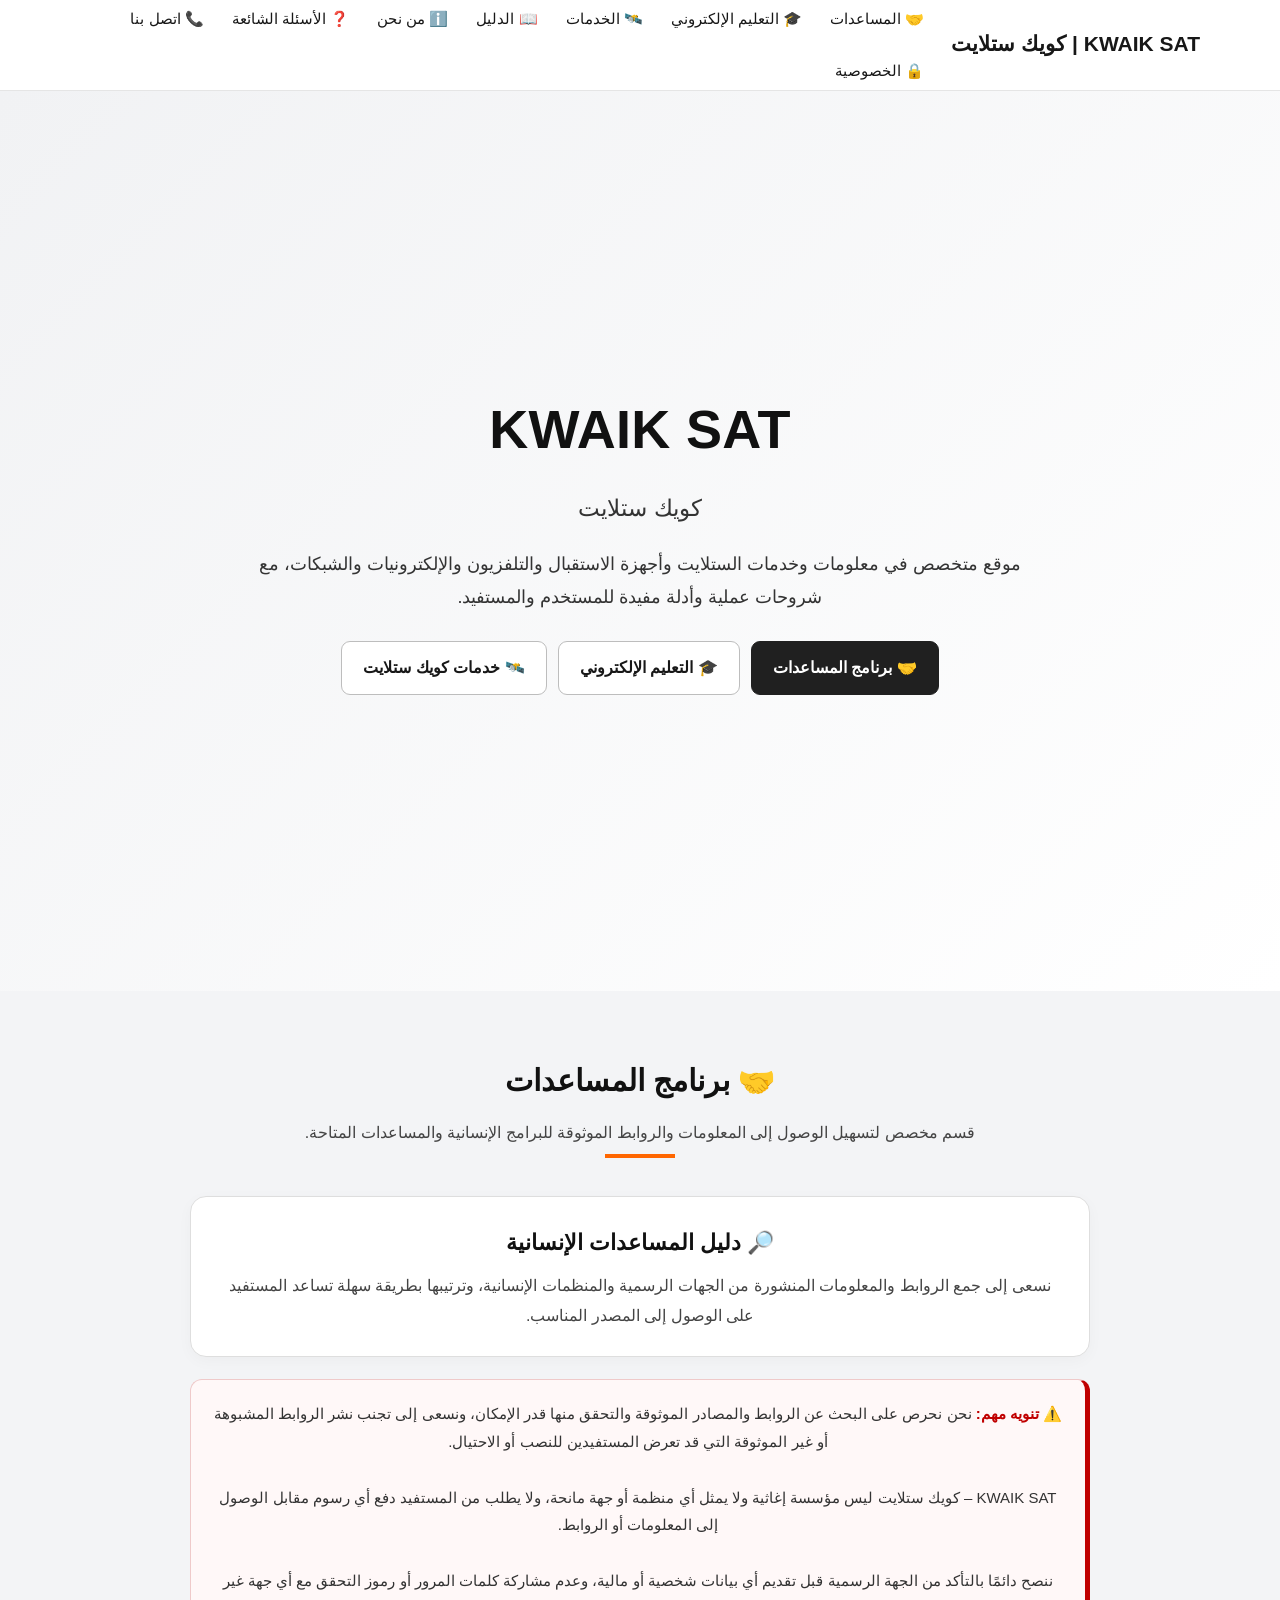
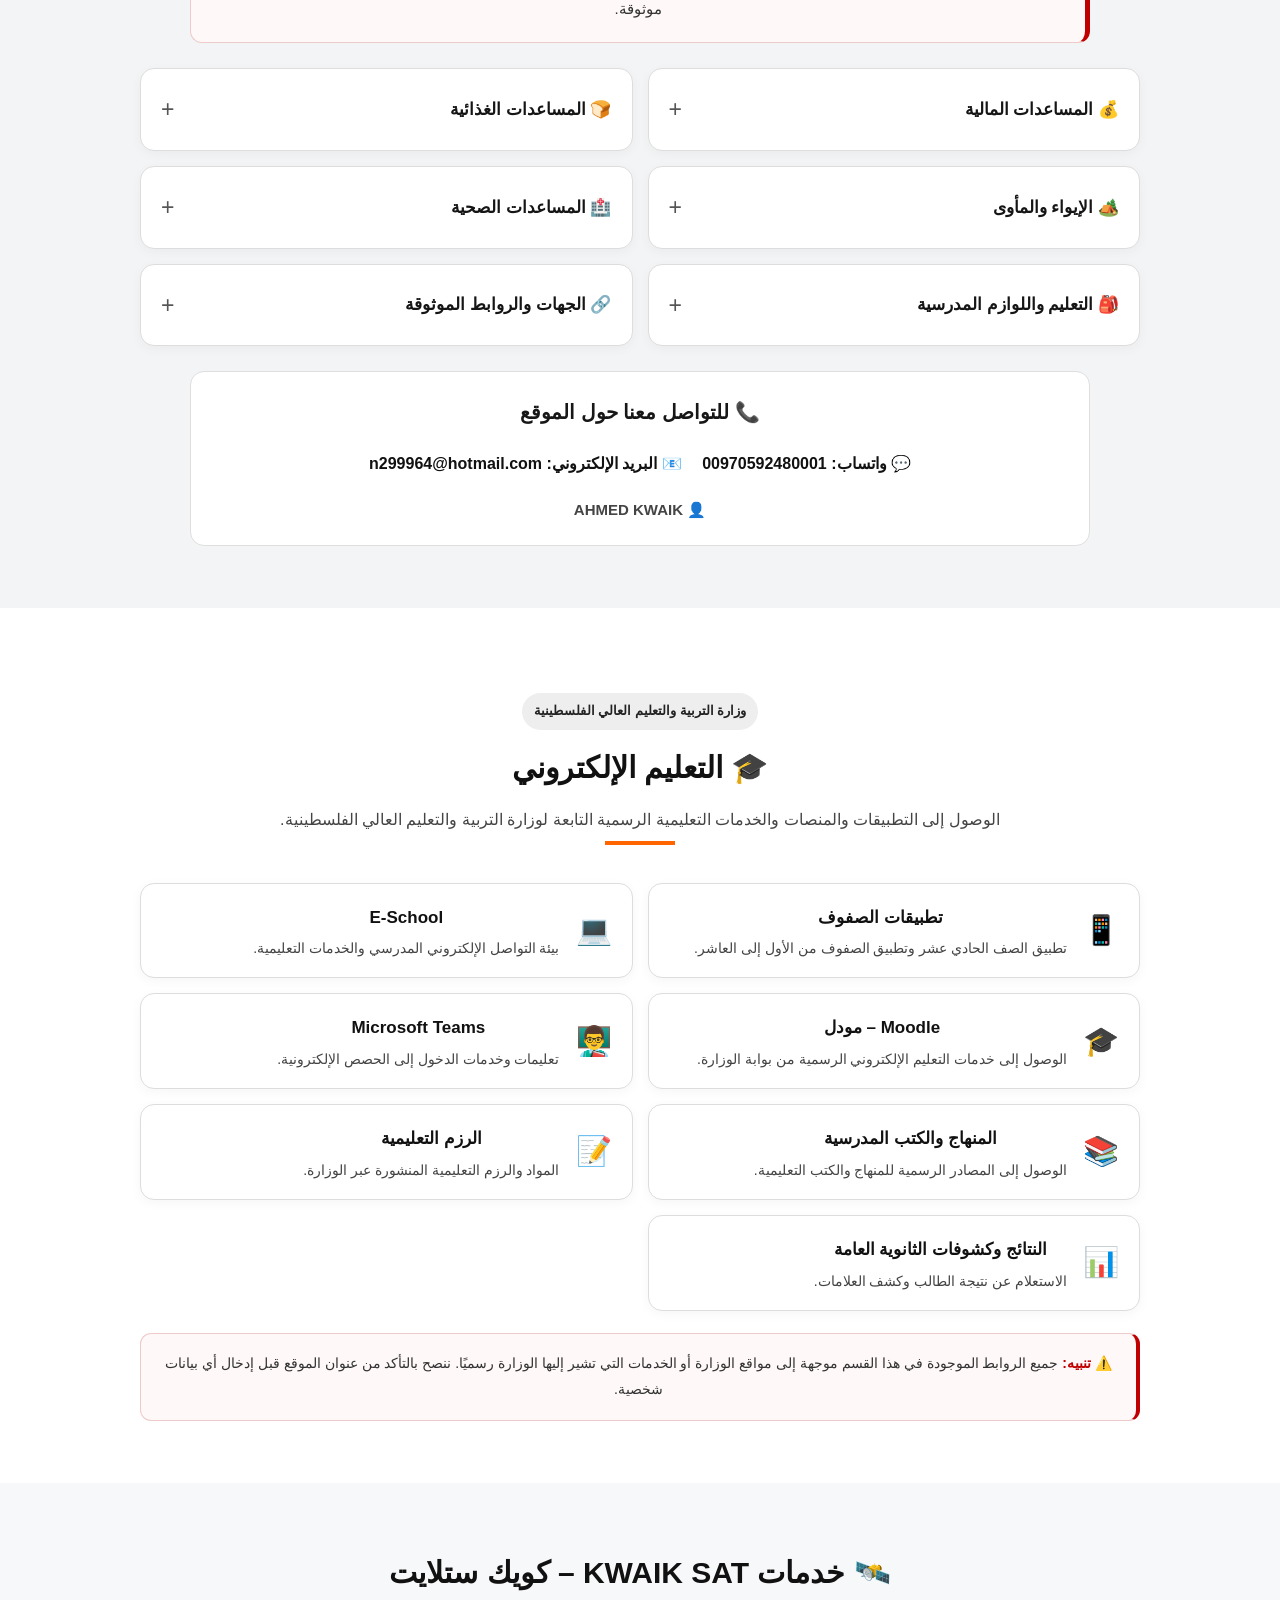
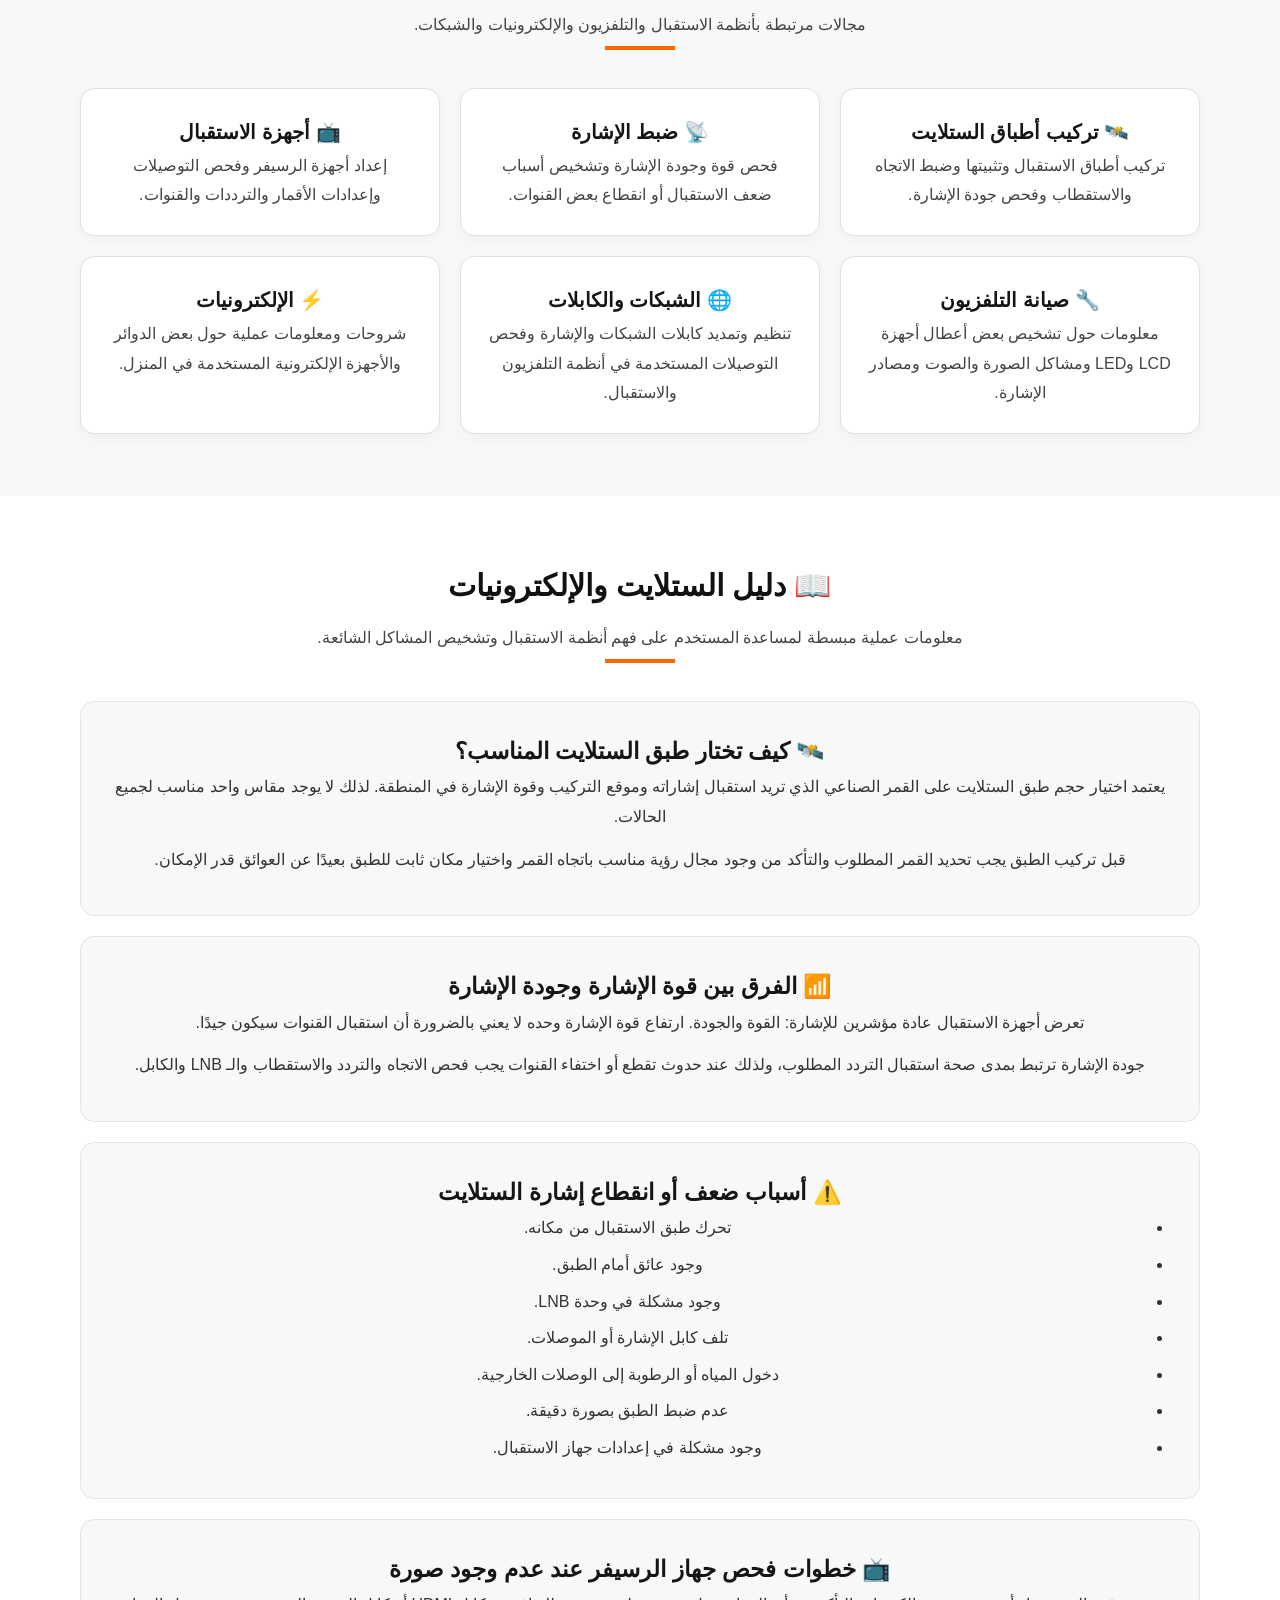
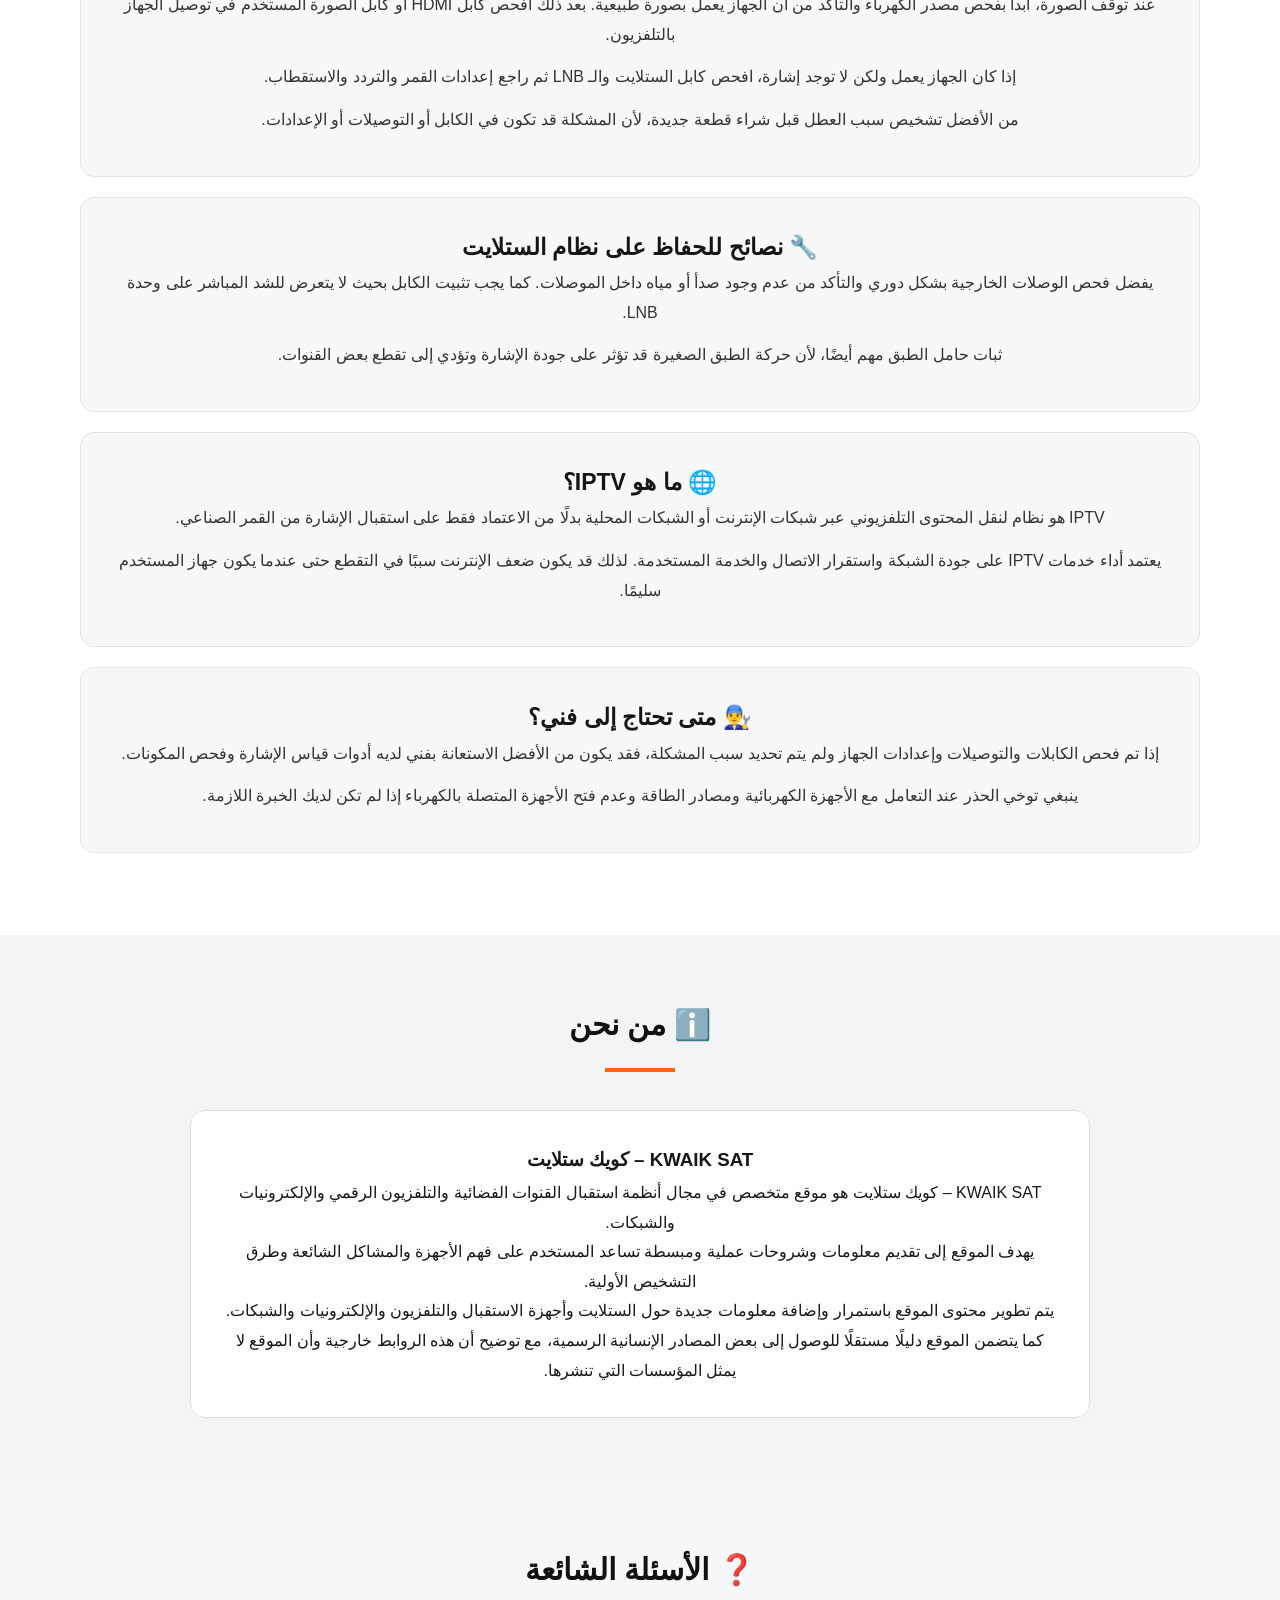
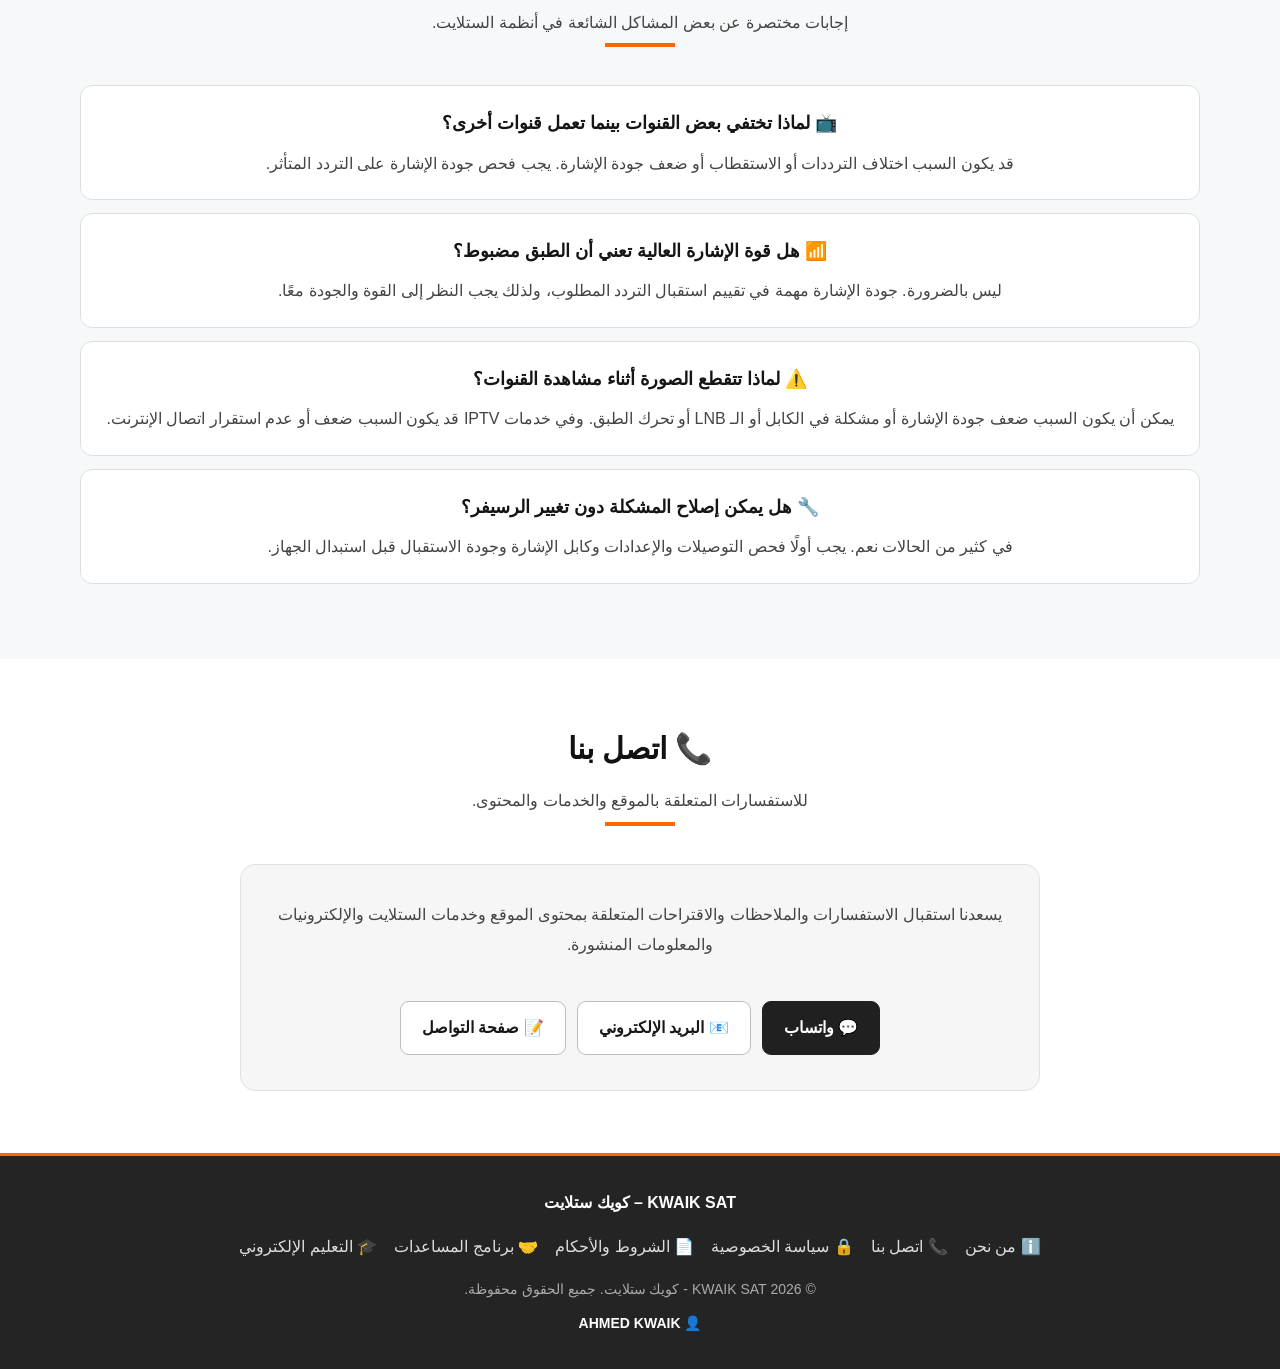
==== commit e93671b0: "Update homepage icons and footer branding Remove the profile image from the top of the homepage, rem" ====
--- a/index.html
+++ b/index.html
@@ -77,7 +77,7 @@
         .menu {
             display: flex;
             flex-wrap: wrap;
-            gap: 16px;
+            gap: 14px;
             align-items: center;
         }
 
@@ -86,11 +86,13 @@
             font-size: 15px;
             font-weight: 500;
             transition: 0.2s ease;
+            padding: 5px 7px;
+            border-radius: 6px;
         }
 
         .menu a:hover {
             color: #000000;
-            text-decoration: underline;
+            background: #f2f2f2;
         }
 
         /* =========================
@@ -99,7 +101,7 @@
 
         .hero {
             background: linear-gradient(135deg, #f1f2f4, #ffffff);
-            padding: 58px 0 68px;
+            padding: 62px 0 68px;
         }
 
         .hero-content {
@@ -108,52 +110,25 @@
             text-align: center;
         }
 
-        .profile-image {
-            width: 120px;
-            height: 120px;
-            margin: 0 auto 22px;
-            border-radius: 50%;
-            overflow: hidden;
-            background: #eeeeee;
-            border: 4px solid #ffffff;
-            box-shadow: 0 5px 20px rgba(0,0,0,0.08);
-            display: flex;
-            align-items: center;
-            justify-content: center;
-        }
-
-        .profile-image img {
-            width: 100%;
-            height: 100%;
-            object-fit: cover;
-            display: block;
-        }
-
-        .profile-fallback {
-            display: none;
-            color: #222222;
-            font-size: 35px;
-            font-weight: bold;
-        }
-
         .hero h1 {
-            margin: 0 0 6px;
-            font-size: clamp(32px, 6vw, 52px);
+            margin: 0 0 7px;
+            font-size: clamp(34px, 6vw, 54px);
             color: #111111;
             font-weight: 800;
+            letter-spacing: 0.3px;
         }
 
         .hero h2 {
             margin: 0 0 18px;
             color: #333333;
-            font-size: 22px;
+            font-size: 23px;
             font-weight: 500;
         }
 
         .hero p {
             font-size: 18px;
             color: #333333;
-            margin: 0 auto 26px;
+            margin: 0 auto 27px;
             max-width: 780px;
         }
 
@@ -165,8 +140,11 @@
         }
 
         .button {
-            display: inline-block;
-            padding: 11px 22px;
+            display: inline-flex;
+            align-items: center;
+            justify-content: center;
+            gap: 7px;
+            padding: 11px 21px;
             border-radius: 9px;
             background: #202020;
             color: #ffffff;
@@ -318,21 +296,6 @@
             margin-top: 0;
         }
 
-        .aid-link {
-            display: inline-block;
-            margin-top: 8px;
-            padding: 9px 15px;
-            border-radius: 8px;
-            background: #202020;
-            color: #ffffff;
-            font-size: 14px;
-            font-weight: 700;
-        }
-
-        .aid-link:hover {
-            background: #000000;
-        }
-
         .contact-mini {
             max-width: 900px;
             margin: 25px auto 0;
@@ -344,15 +307,24 @@
         }
 
         .contact-mini h3 {
-            margin: 0 0 12px;
+            margin: 0 0 13px;
             font-size: 20px;
         }
 
         .contact-mini a {
-            display: inline-block;
+            display: inline-flex;
+            align-items: center;
+            gap: 6px;
             margin: 5px 8px;
             font-weight: 700;
             color: #111111;
+        }
+
+        .author-name {
+            margin-top: 12px;
+            color: #444444;
+            font-weight: 700;
+            font-size: 15px;
         }
 
         /* =========================
@@ -606,6 +578,13 @@
             font-size: 14px;
         }
 
+        .footer-author {
+            margin-top: 8px;
+            color: #ffffff;
+            font-size: 14px;
+            font-weight: 700;
+        }
+
         /* =========================
            MOBILE
         ========================= */
@@ -699,11 +678,6 @@
                 font-size: 19px;
             }
 
-            .profile-image {
-                width: 105px;
-                height: 105px;
-            }
-
             .aid-item summary {
                 font-size: 16px;
                 padding: 17px;
@@ -712,6 +686,11 @@
             .education-card {
                 padding: 16px;
             }
+
+            .button {
+                width: 100%;
+                max-width: 320px;
+            }
         }
 
     </style>
@@ -727,14 +706,14 @@
         </a>
 
         <nav class="menu">
-            <a href="#aid-links">المساعدات</a>
-            <a href="#education">التعليم الإلكتروني</a>
-            <a href="#services">الخدمات</a>
-            <a href="#guide">الدليل</a>
-            <a href="#about">من نحن</a>
-            <a href="#faq">الأسئلة الشائعة</a>
-            <a href="#contact">اتصل بنا</a>
-            <a href="privacy.html">الخصوصية</a>
+            <a href="#aid-links">🤝 المساعدات</a>
+            <a href="#education">🎓 التعليم الإلكتروني</a>
+            <a href="#services">🛰️ الخدمات</a>
+            <a href="#guide">📖 الدليل</a>
+            <a href="#about">ℹ️ من نحن</a>
+            <a href="#faq">❓ الأسئلة الشائعة</a>
+            <a href="#contact">📞 اتصل بنا</a>
+            <a href="privacy.html">🔒 الخصوصية</a>
         </nav>
 
     </div>
@@ -749,13 +728,6 @@
 <section class="hero">
 
     <div class="container hero-content">
-
-        <div class="profile-image">
-            <img src="profile.jpg"
-                 alt="KWAIK SAT - كويك ستلايت"
-                 onerror="this.style.display='none'; this.nextElementSibling.style.display='block';">
-            <span class="profile-fallback">ك</span>
-        </div>
 
         <h1>KWAIK SAT</h1>
 
@@ -770,15 +742,15 @@
         <div class="buttons">
 
             <a class="button" href="#aid-links">
-                برنامج المساعدات
+                🤝 برنامج المساعدات
             </a>
 
             <a class="button secondary" href="#education">
-                التعليم الإلكتروني
+                🎓 التعليم الإلكتروني
             </a>
 
             <a class="button secondary" href="#services">
-                خدمات كويك ستلايت
+                🛰️ خدمات كويك ستلايت
             </a>
 
         </div>
@@ -809,7 +781,7 @@
 
         <div class="aid-intro">
 
-            <h3>دليل المساعدات الإنسانية</h3>
+            <h3>🔎 دليل المساعدات الإنسانية</h3>
 
             <p>
                 نسعى إلى جمع الروابط والمعلومات المنشورة من الجهات
@@ -821,7 +793,7 @@
 
         <div class="aid-notice">
 
-            <strong>تنويه مهم:</strong>
+            <strong>⚠️ تنويه مهم:</strong>
 
             نحن نحرص على البحث عن الروابط والمصادر الموثوقة والتحقق منها
             قدر الإمكان، ونسعى إلى تجنب نشر الروابط المشبوهة أو غير الموثوقة
@@ -915,12 +887,16 @@
             <h3>📞 للتواصل معنا حول الموقع</h3>
 
             <a href="https://wa.me/970592480001" target="_blank" rel="noopener noreferrer">
-                واتساب: 00970592480001
+                💬 واتساب: 00970592480001
             </a>
 
             <a href="mailto:n299964@hotmail.com">
-                البريد الإلكتروني: n299964@hotmail.com
+                📧 البريد الإلكتروني: n299964@hotmail.com
             </a>
+
+            <div class="author-name">
+                👤 AHMED KWAIK
+            </div>
 
         </div>
 
@@ -1023,23 +999,6 @@
 
 
             <a class="education-card"
-               href="https://moe.edu.ps/gaza-VirtualSchools"
-               target="_blank"
-               rel="noopener noreferrer">
-
-                <span class="education-icon">🏫</span>
-
-                <div>
-                    <h3>المدارس الافتراضية</h3>
-                    <p>
-                        منصة المدارس الافتراضية والخدمات التعليمية في غزة.
-                    </p>
-                </div>
-
-            </a>
-
-
-            <a class="education-card"
                href="https://www.moe.edu.ps/"
                target="_blank"
                rel="noopener noreferrer">
@@ -1093,7 +1052,7 @@
 
         <div class="education-note">
 
-            <strong>تنبيه:</strong>
+            <strong>⚠️ تنبيه:</strong>
             جميع الروابط الموجودة في هذا القسم موجهة إلى مواقع الوزارة
             أو الخدمات التي تشير إليها الوزارة رسميًا. ننصح بالتأكد من
             عنوان الموقع قبل إدخال أي بيانات شخصية.
@@ -1114,7 +1073,7 @@
 
         <div class="section-title">
 
-            <h2>خدمات KWAIK SAT – كويك ستلايت</h2>
+            <h2>🛰️ خدمات KWAIK SAT – كويك ستلايت</h2>
 
             <p>
                 مجالات مرتبطة بأنظمة الاستقبال والتلفزيون
@@ -1126,7 +1085,7 @@
         <div class="cards">
 
             <div class="card">
-                <h3>تركيب أطباق الستلايت</h3>
+                <h3>🛰️ تركيب أطباق الستلايت</h3>
                 <p>
                     تركيب أطباق الاستقبال وتثبيتها وضبط الاتجاه
                     والاستقطاب وفحص جودة الإشارة.
@@ -1134,7 +1093,7 @@
             </div>
 
             <div class="card">
-                <h3>ضبط الإشارة</h3>
+                <h3>📡 ضبط الإشارة</h3>
                 <p>
                     فحص قوة وجودة الإشارة وتشخيص أسباب ضعف
                     الاستقبال أو انقطاع بعض القنوات.
@@ -1142,7 +1101,7 @@
             </div>
 
             <div class="card">
-                <h3>أجهزة الاستقبال</h3>
+                <h3>📺 أجهزة الاستقبال</h3>
                 <p>
                     إعداد أجهزة الرسيفر وفحص التوصيلات وإعدادات
                     الأقمار والترددات والقنوات.
@@ -1150,7 +1109,7 @@
             </div>
 
             <div class="card">
-                <h3>صيانة التلفزيون</h3>
+                <h3>🔧 صيانة التلفزيون</h3>
                 <p>
                     معلومات حول تشخيص بعض أعطال أجهزة LCD وLED
                     ومشاكل الصورة والصوت ومصادر الإشارة.
@@ -1158,7 +1117,7 @@
             </div>
 
             <div class="card">
-                <h3>الشبكات والكابلات</h3>
+                <h3>🌐 الشبكات والكابلات</h3>
                 <p>
                     تنظيم وتمديد كابلات الشبكات والإشارة وفحص
                     التوصيلات المستخدمة في أنظمة التلفزيون والاستقبال.
@@ -1166,7 +1125,7 @@
             </div>
 
             <div class="card">
-                <h3>الإلكترونيات</h3>
+                <h3>⚡ الإلكترونيات</h3>
                 <p>
                     شروحات ومعلومات عملية حول بعض الدوائر والأجهزة
                     الإلكترونية المستخدمة في المنزل.
@@ -1190,7 +1149,7 @@
 
         <div class="section-title">
 
-            <h2>دليل الستلايت والإلكترونيات</h2>
+            <h2>📖 دليل الستلايت والإلكترونيات</h2>
 
             <p>
                 معلومات عملية مبسطة لمساعدة المستخدم على فهم
@@ -1201,7 +1160,7 @@
 
         <article class="article">
 
-            <h3>كيف تختار طبق الستلايت المناسب؟</h3>
+            <h3>🛰️ كيف تختار طبق الستلايت المناسب؟</h3>
 
             <p>
                 يعتمد اختيار حجم طبق الستلايت على القمر الصناعي الذي
@@ -1219,7 +1178,7 @@
 
         <article class="article">
 
-            <h3>الفرق بين قوة الإشارة وجودة الإشارة</h3>
+            <h3>📶 الفرق بين قوة الإشارة وجودة الإشارة</h3>
 
             <p>
                 تعرض أجهزة الاستقبال عادة مؤشرين للإشارة: القوة والجودة.
@@ -1237,7 +1196,7 @@
 
         <article class="article">
 
-            <h3>أسباب ضعف أو انقطاع إشارة الستلايت</h3>
+            <h3>⚠️ أسباب ضعف أو انقطاع إشارة الستلايت</h3>
 
             <ul>
                 <li>تحرك طبق الاستقبال من مكانه.</li>
@@ -1253,7 +1212,7 @@
 
         <article class="article">
 
-            <h3>خطوات فحص جهاز الرسيفر عند عدم وجود صورة</h3>
+            <h3>📺 خطوات فحص جهاز الرسيفر عند عدم وجود صورة</h3>
 
             <p>
                 عند توقف الصورة، ابدأ بفحص مصدر الكهرباء والتأكد من أن
@@ -1276,7 +1235,7 @@
 
         <article class="article">
 
-            <h3>نصائح للحفاظ على نظام الستلايت</h3>
+            <h3>🔧 نصائح للحفاظ على نظام الستلايت</h3>
 
             <p>
                 يفضل فحص الوصلات الخارجية بشكل دوري والتأكد من عدم
@@ -1293,7 +1252,7 @@
 
         <article class="article">
 
-            <h3>ما هو IPTV؟</h3>
+            <h3>🌐 ما هو IPTV؟</h3>
 
             <p>
                 IPTV هو نظام لنقل المحتوى التلفزيوني عبر شبكات الإنترنت
@@ -1311,7 +1270,7 @@
 
         <article class="article">
 
-            <h3>متى تحتاج إلى فني؟</h3>
+            <h3>👨‍🔧 متى تحتاج إلى فني؟</h3>
 
             <p>
                 إذا تم فحص الكابلات والتوصيلات وإعدادات الجهاز ولم يتم
@@ -1341,7 +1300,7 @@
     <div class="container">
 
         <div class="section-title">
-            <h2>من نحن</h2>
+            <h2>ℹ️ من نحن</h2>
         </div>
 
         <div class="about-box">
@@ -1389,7 +1348,7 @@
 
         <div class="section-title">
 
-            <h2>الأسئلة الشائعة</h2>
+            <h2>❓ الأسئلة الشائعة</h2>
 
             <p>
                 إجابات مختصرة عن بعض المشاكل الشائعة في أنظمة الستلايت.
@@ -1399,7 +1358,7 @@
 
         <div class="faq-item">
 
-            <h3>لماذا تختفي بعض القنوات بينما تعمل قنوات أخرى؟</h3>
+            <h3>📺 لماذا تختفي بعض القنوات بينما تعمل قنوات أخرى؟</h3>
 
             <p>
                 قد يكون السبب اختلاف الترددات أو الاستقطاب أو ضعف
@@ -1410,7 +1369,7 @@
 
         <div class="faq-item">
 
-            <h3>هل قوة الإشارة العالية تعني أن الطبق مضبوط؟</h3>
+            <h3>📶 هل قوة الإشارة العالية تعني أن الطبق مضبوط؟</h3>
 
             <p>
                 ليس بالضرورة. جودة الإشارة مهمة في تقييم استقبال
@@ -1421,7 +1380,7 @@
 
         <div class="faq-item">
 
-            <h3>لماذا تتقطع الصورة أثناء مشاهدة القنوات؟</h3>
+            <h3>⚠️ لماذا تتقطع الصورة أثناء مشاهدة القنوات؟</h3>
 
             <p>
                 يمكن أن يكون السبب ضعف جودة الإشارة أو مشكلة في الكابل
@@ -1433,7 +1392,7 @@
 
         <div class="faq-item">
 
-            <h3>هل يمكن إصلاح المشكلة دون تغيير الرسيفر؟</h3>
+            <h3>🔧 هل يمكن إصلاح المشكلة دون تغيير الرسيفر؟</h3>
 
             <p>
                 في كثير من الحالات نعم. يجب أولًا فحص التوصيلات
@@ -1457,7 +1416,7 @@
 
         <div class="section-title">
 
-            <h2>اتصل بنا</h2>
+            <h2>📞 اتصل بنا</h2>
 
             <p>
                 للاستفسارات المتعلقة بالموقع والخدمات والمحتوى.
@@ -1479,16 +1438,16 @@
                    href="https://wa.me/970592480001"
                    target="_blank"
                    rel="noopener noreferrer">
-                    واتساب
+                    💬 واتساب
                 </a>
 
                 <a class="button secondary"
                    href="mailto:n299964@hotmail.com">
-                    البريد الإلكتروني
+                    📧 البريد الإلكتروني
                 </a>
 
                 <a class="button secondary" href="contact.html">
-                    صفحة التواصل
+                    📝 صفحة التواصل
                 </a>
 
             </div>
@@ -1514,12 +1473,12 @@
 
         <div class="footer-links">
 
-            <a href="about.html">من نحن</a>
-            <a href="contact.html">اتصل بنا</a>
-            <a href="privacy.html">سياسة الخصوصية</a>
-            <a href="terms.html">الشروط والأحكام</a>
-            <a href="#aid-links">برنامج المساعدات</a>
-            <a href="#education">التعليم الإلكتروني</a>
+            <a href="about.html">ℹ️ من نحن</a>
+            <a href="contact.html">📞 اتصل بنا</a>
+            <a href="privacy.html">🔒 سياسة الخصوصية</a>
+            <a href="terms.html">📄 الشروط والأحكام</a>
+            <a href="#aid-links">🤝 برنامج المساعدات</a>
+            <a href="#education">🎓 التعليم الإلكتروني</a>
 
         </div>
 
@@ -1527,6 +1486,10 @@
             © 2026 KWAIK SAT - كويك ستلايت. جميع الحقوق محفوظة.
         </div>
 
+        <div class="footer-author">
+            👤 AHMED KWAIK
+        </div>
+
     </div>
 
 </footer>
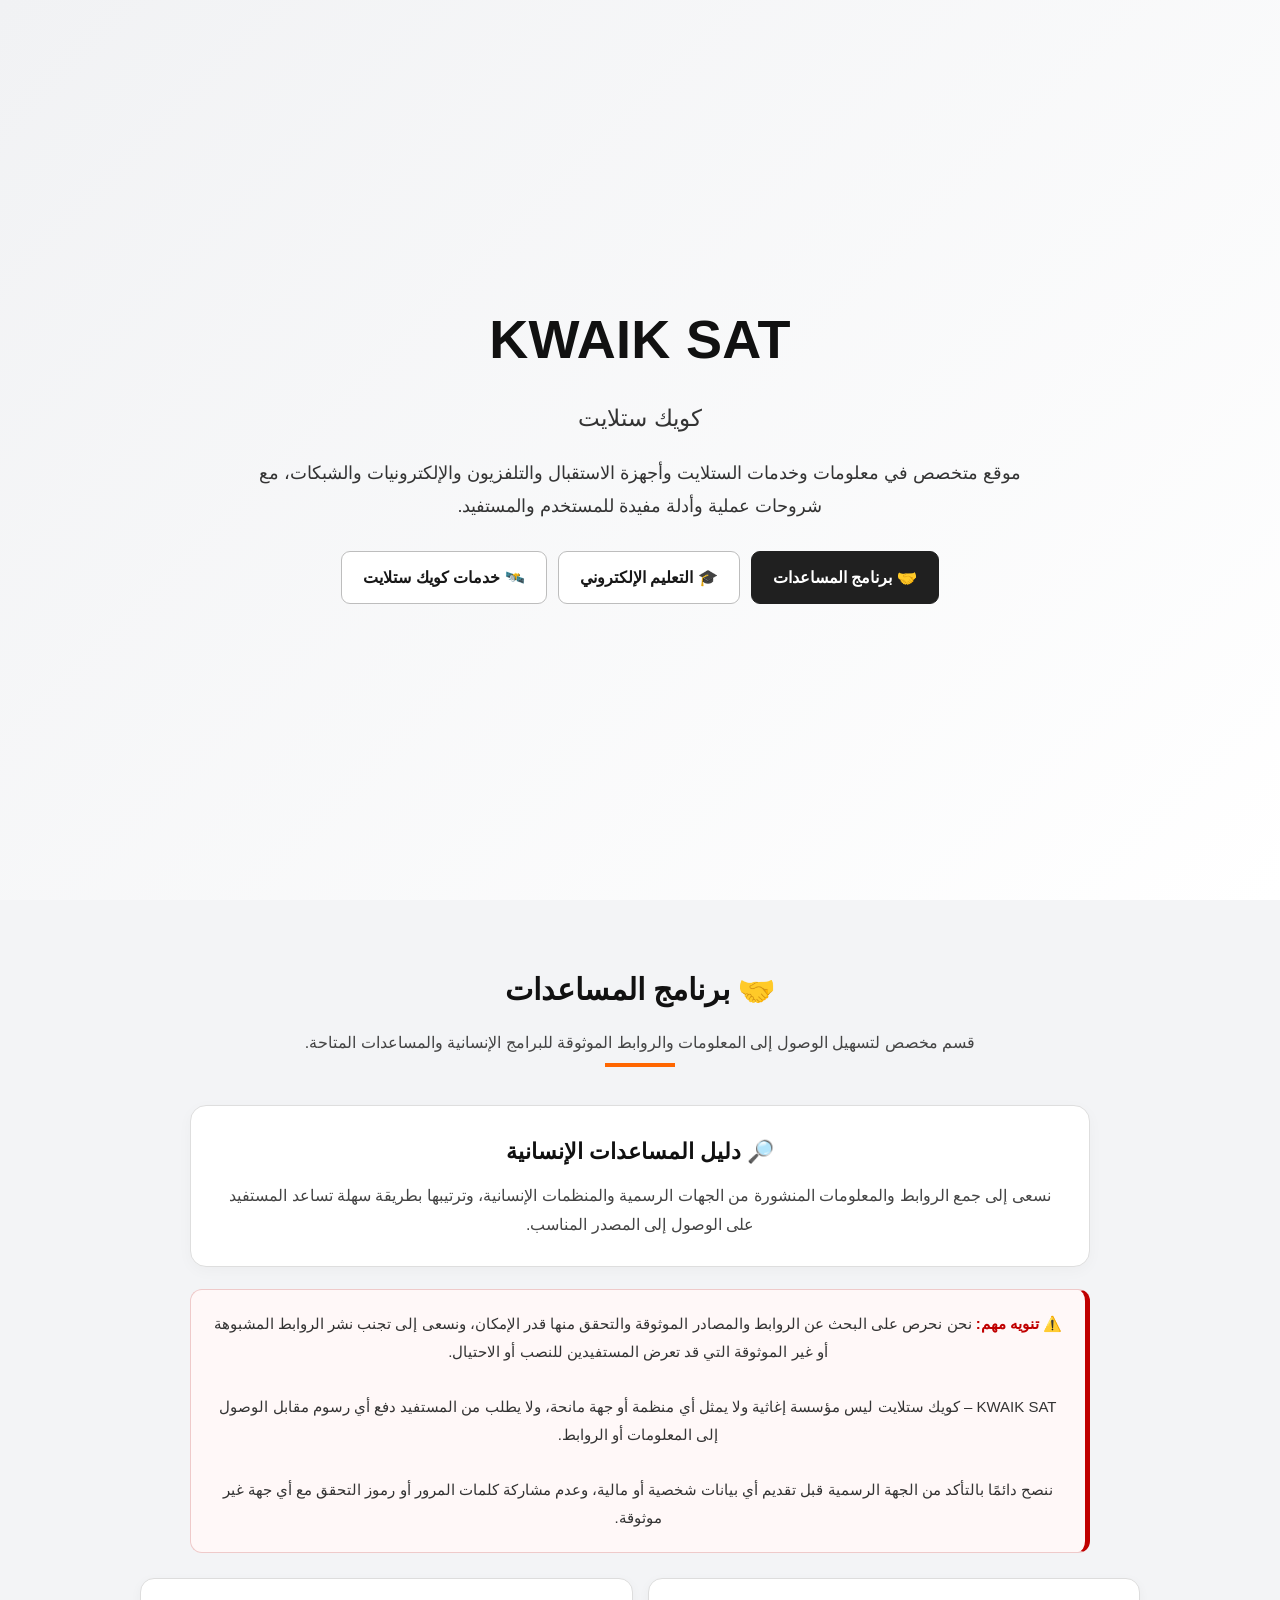
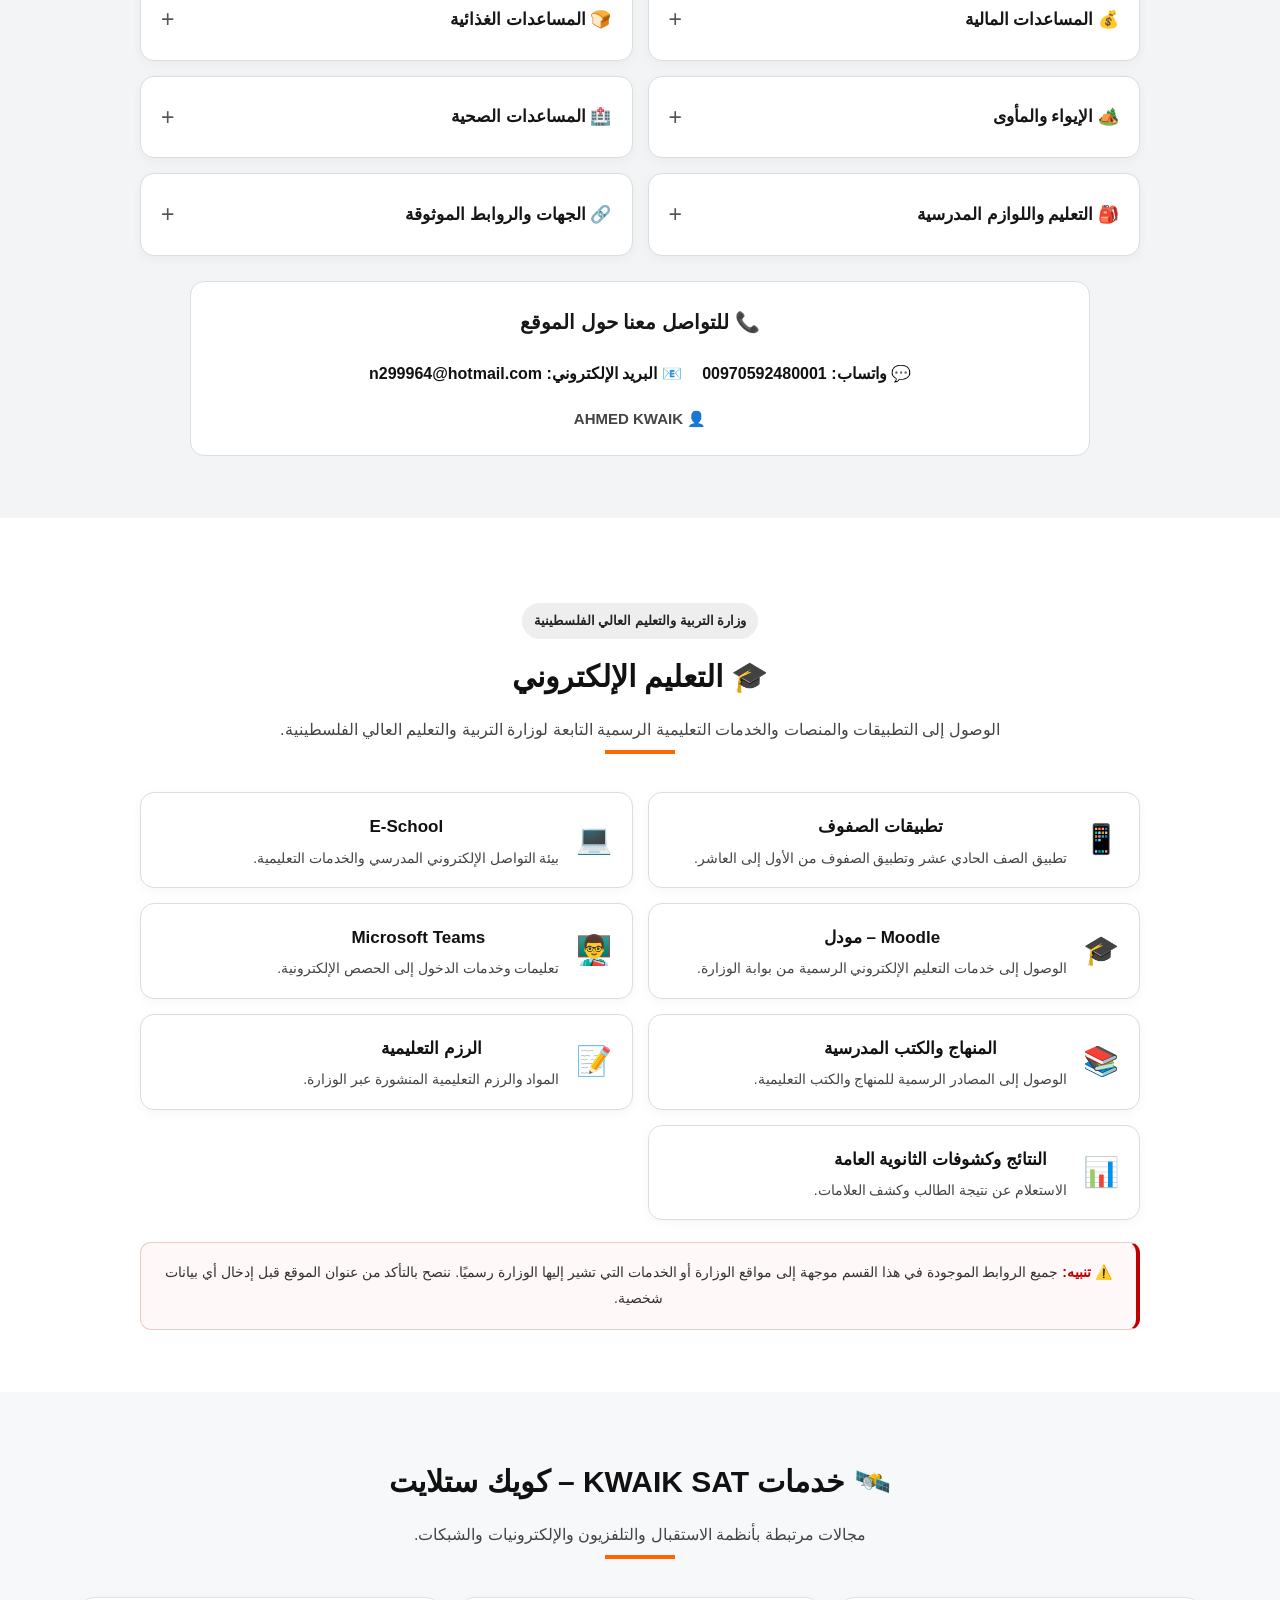
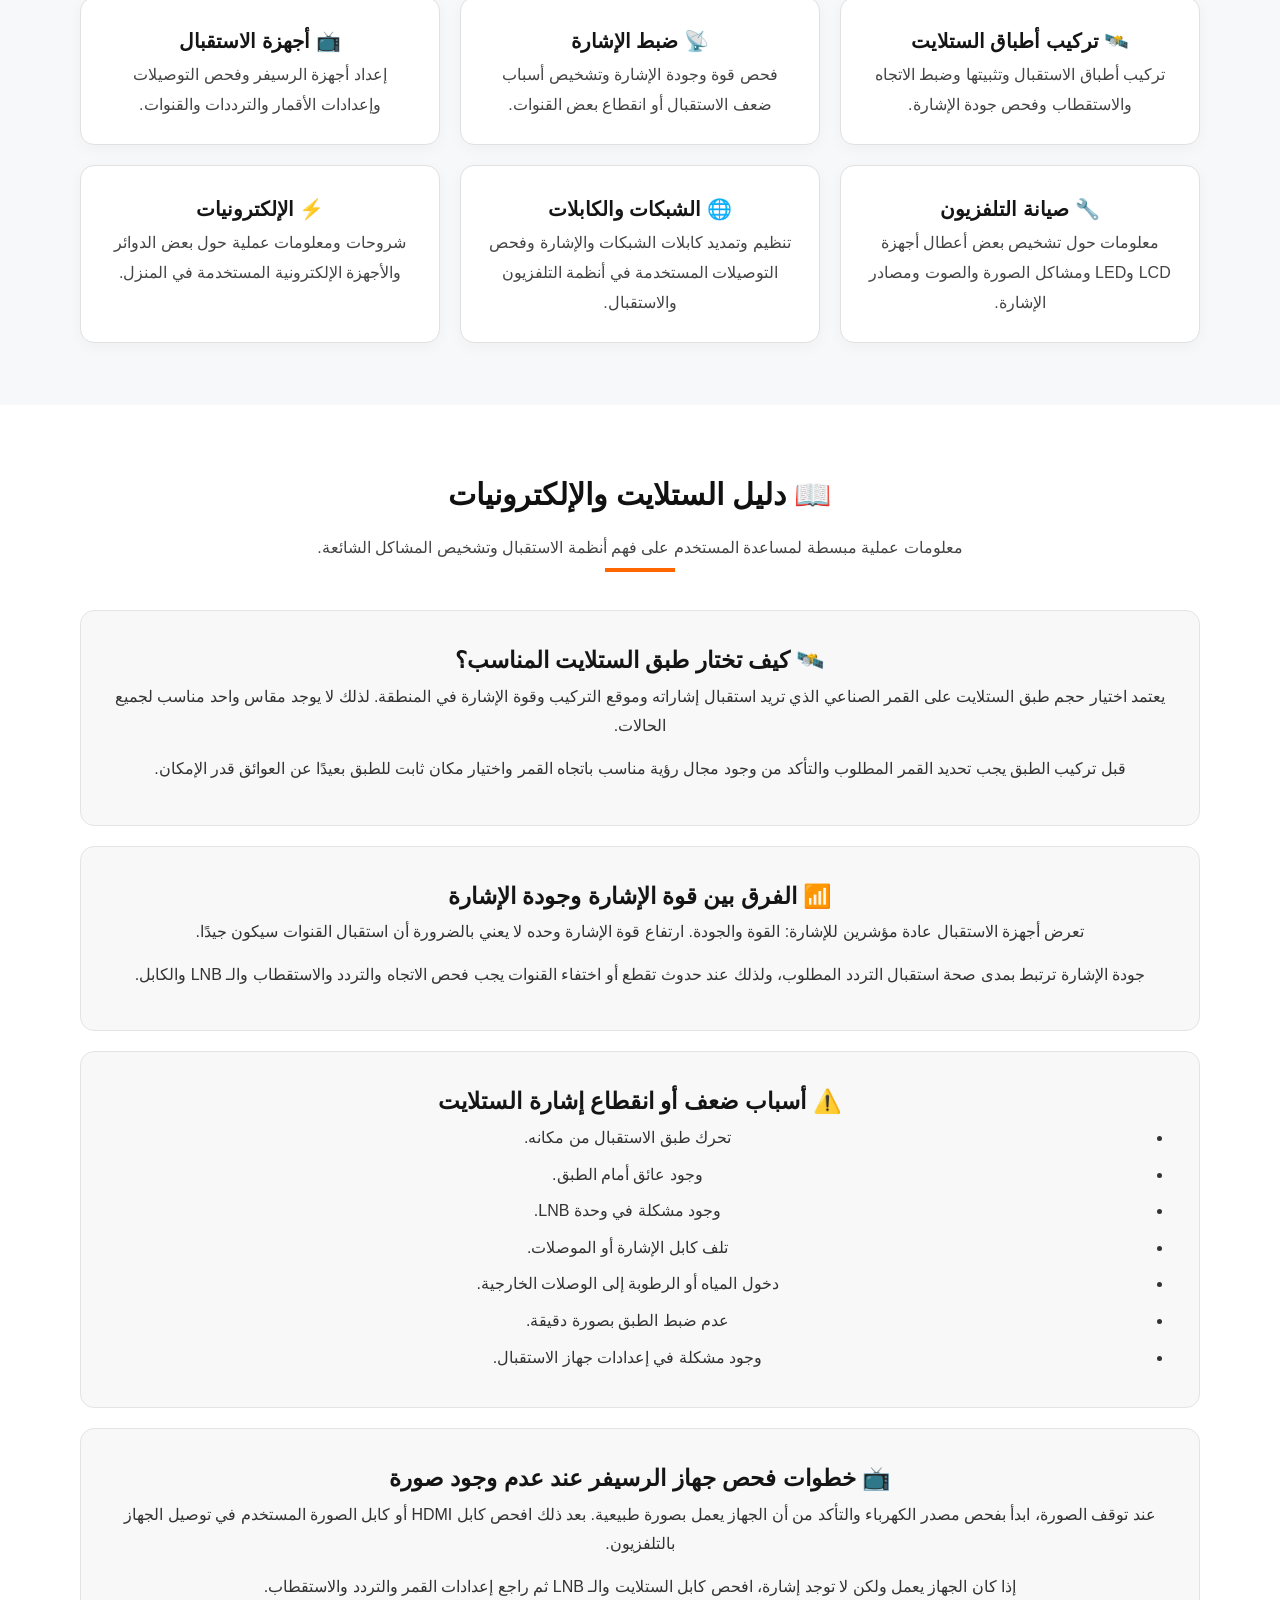
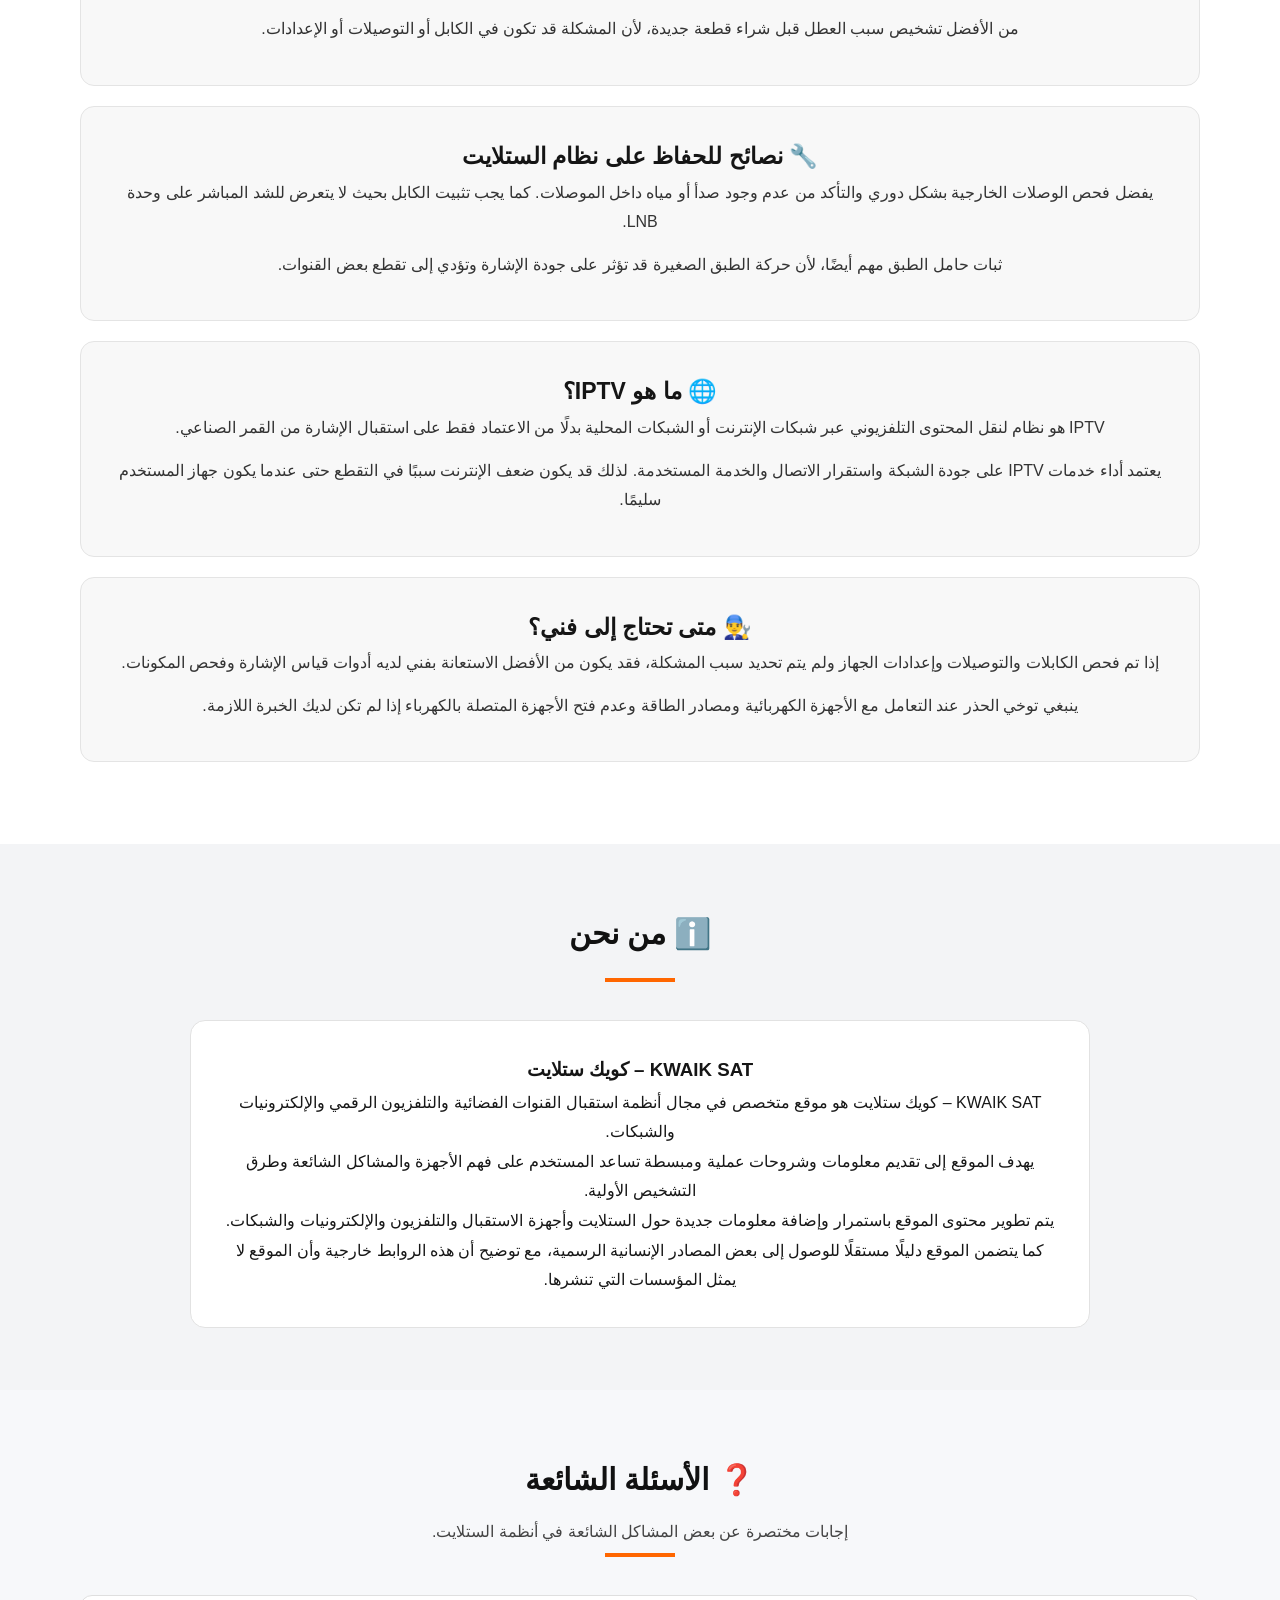
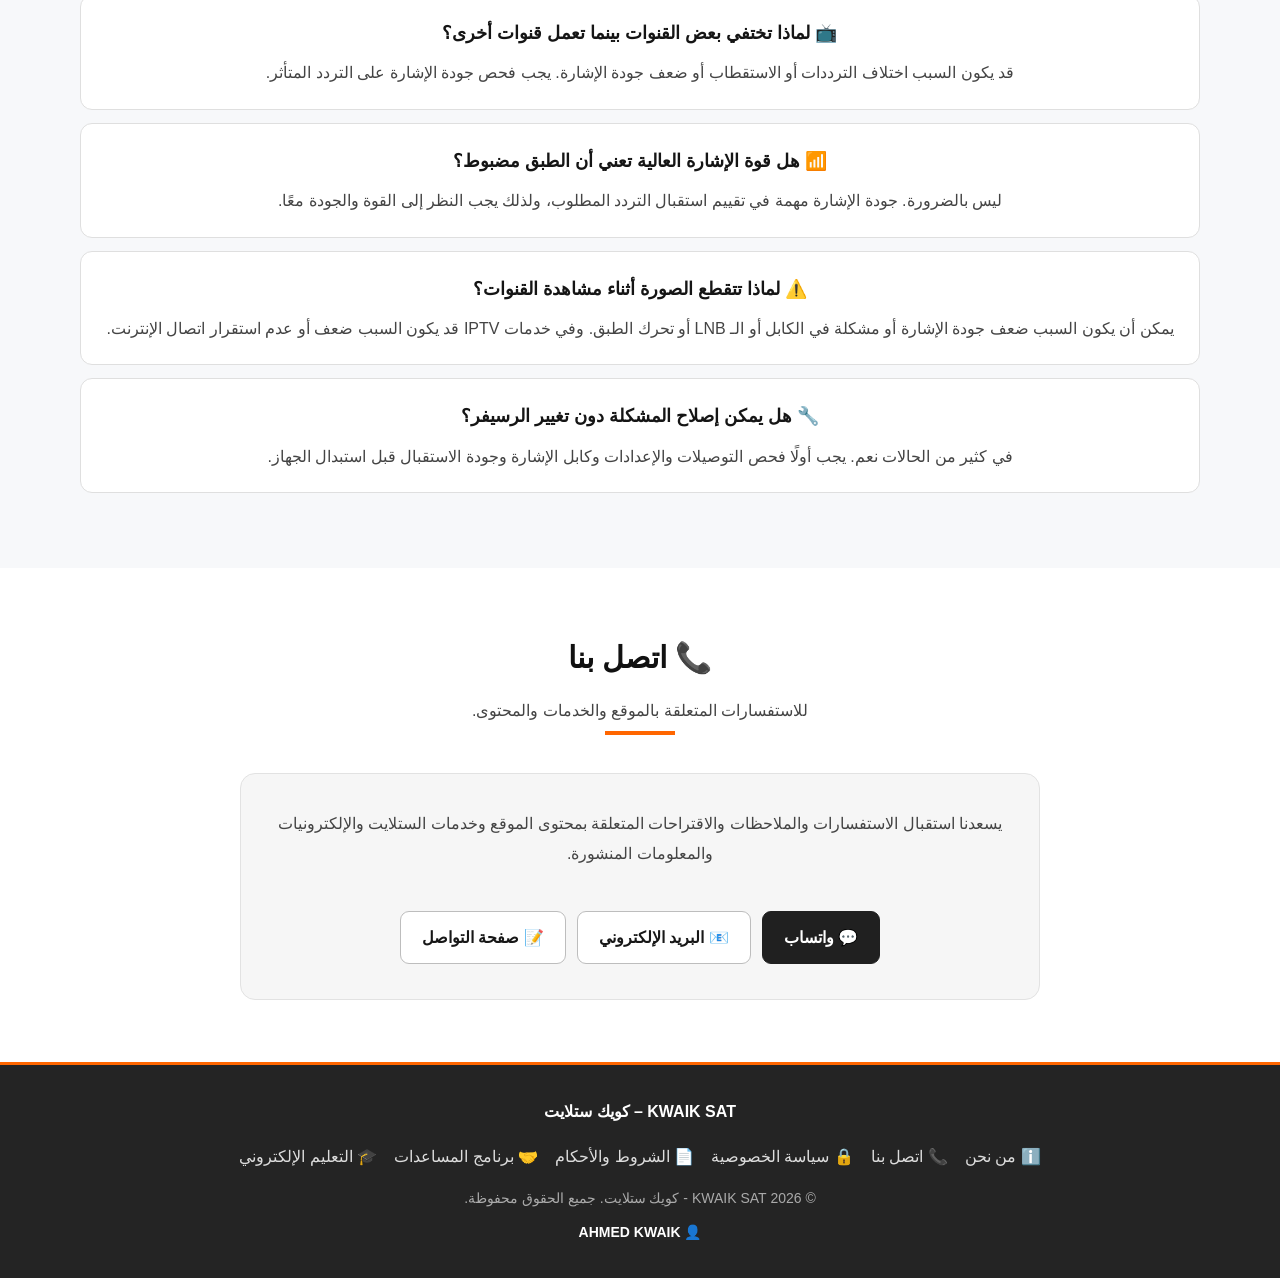
==== commit 0fb1503c: "Remove top navigation menu Remove the top navigation menu from the homepage to simplify the website " ====
--- a/index.html
+++ b/index.html
@@ -45,54 +45,6 @@
         .container {
             width: min(1120px, 92%);
             margin: auto;
-        }
-
-        /* =========================
-           HEADER
-        ========================= */
-
-        header {
-            background: #ffffff;
-            border-bottom: 1px solid #e5e5e5;
-            position: sticky;
-            top: 0;
-            z-index: 1000;
-        }
-
-        .nav {
-            min-height: 70px;
-            display: flex;
-            align-items: center;
-            justify-content: space-between;
-            gap: 20px;
-        }
-
-        .logo {
-            font-size: 21px;
-            font-weight: 700;
-            color: #171717;
-            white-space: nowrap;
-        }
-
-        .menu {
-            display: flex;
-            flex-wrap: wrap;
-            gap: 14px;
-            align-items: center;
-        }
-
-        .menu a {
-            color: #171717;
-            font-size: 15px;
-            font-weight: 500;
-            transition: 0.2s ease;
-            padding: 5px 7px;
-            border-radius: 6px;
-        }
-
-        .menu a:hover {
-            color: #000000;
-            background: #f2f2f2;
         }
 
         /* =========================
@@ -595,30 +547,6 @@
                 grid-template-columns: 1fr 1fr;
             }
 
-            .nav {
-                flex-direction: column;
-                padding: 15px 0;
-            }
-
-            .menu {
-                justify-content: center;
-                width: 100%;
-                background: #ffffff;
-                padding: 12px;
-                border: 1px solid #dedede;
-                border-radius: 12px;
-                box-shadow: 0 4px 15px rgba(0,0,0,0.04);
-            }
-
-            .menu a {
-                color: #171717 !important;
-                background: #ffffff !important;
-                font-weight: 600;
-            }
-
-            .menu a:hover {
-                color: #000000 !important;
-            }
         }
 
         @media (max-width: 600px) {
@@ -660,20 +588,6 @@
                 padding: 21px;
             }
 
-            .menu {
-                gap: 7px;
-                padding: 11px 7px;
-                background: #ffffff !important;
-            }
-
-            .menu a {
-                font-size: 14px;
-                color: #171717 !important;
-                background: #ffffff !important;
-                padding: 4px 6px;
-                border-radius: 5px;
-            }
-
             .logo {
                 font-size: 19px;
             }
@@ -691,33 +605,13 @@
                 width: 100%;
                 max-width: 320px;
             }
+
         }
 
     </style>
 </head>
 
 <body>
-
-<header>
-    <div class="container nav">
-
-        <a href="#top" class="logo">
-            KWAIK SAT | كويك ستلايت
-        </a>
-
-        <nav class="menu">
-            <a href="#aid-links">🤝 المساعدات</a>
-            <a href="#education">🎓 التعليم الإلكتروني</a>
-            <a href="#services">🛰️ الخدمات</a>
-            <a href="#guide">📖 الدليل</a>
-            <a href="#about">ℹ️ من نحن</a>
-            <a href="#faq">❓ الأسئلة الشائعة</a>
-            <a href="#contact">📞 اتصل بنا</a>
-            <a href="privacy.html">🔒 الخصوصية</a>
-        </nav>
-
-    </div>
-</header>
 
 <main id="top">
 
@@ -946,7 +840,6 @@
 
             </a>
 
-
             <a class="education-card"
                href="https://www.eschool.edu.ps/"
                target="_blank"
@@ -963,7 +856,6 @@
 
             </a>
 
-
             <a class="education-card"
                href="https://gaza.moe.edu.ps/"
                target="_blank"
@@ -980,7 +872,6 @@
 
             </a>
 
-
             <a class="education-card"
                href="https://gaza.moe.edu.ps/"
                target="_blank"
@@ -997,7 +888,6 @@
 
             </a>
 
-
             <a class="education-card"
                href="https://www.moe.edu.ps/"
                target="_blank"
@@ -1014,7 +904,6 @@
 
             </a>
 
-
             <a class="education-card"
                href="https://moe.edu.ps/gaza-VirtualSchools"
                target="_blank"
@@ -1031,7 +920,6 @@
 
             </a>
 
-
             <a class="education-card"
                href="https://gaza.moe.edu.ps/student-result"
                target="_blank"
@@ -1056,6 +944,7 @@
             جميع الروابط الموجودة في هذا القسم موجهة إلى مواقع الوزارة
             أو الخدمات التي تشير إليها الوزارة رسميًا. ننصح بالتأكد من
             عنوان الموقع قبل إدخال أي بيانات شخصية.
+
         </div>
 
     </div>
